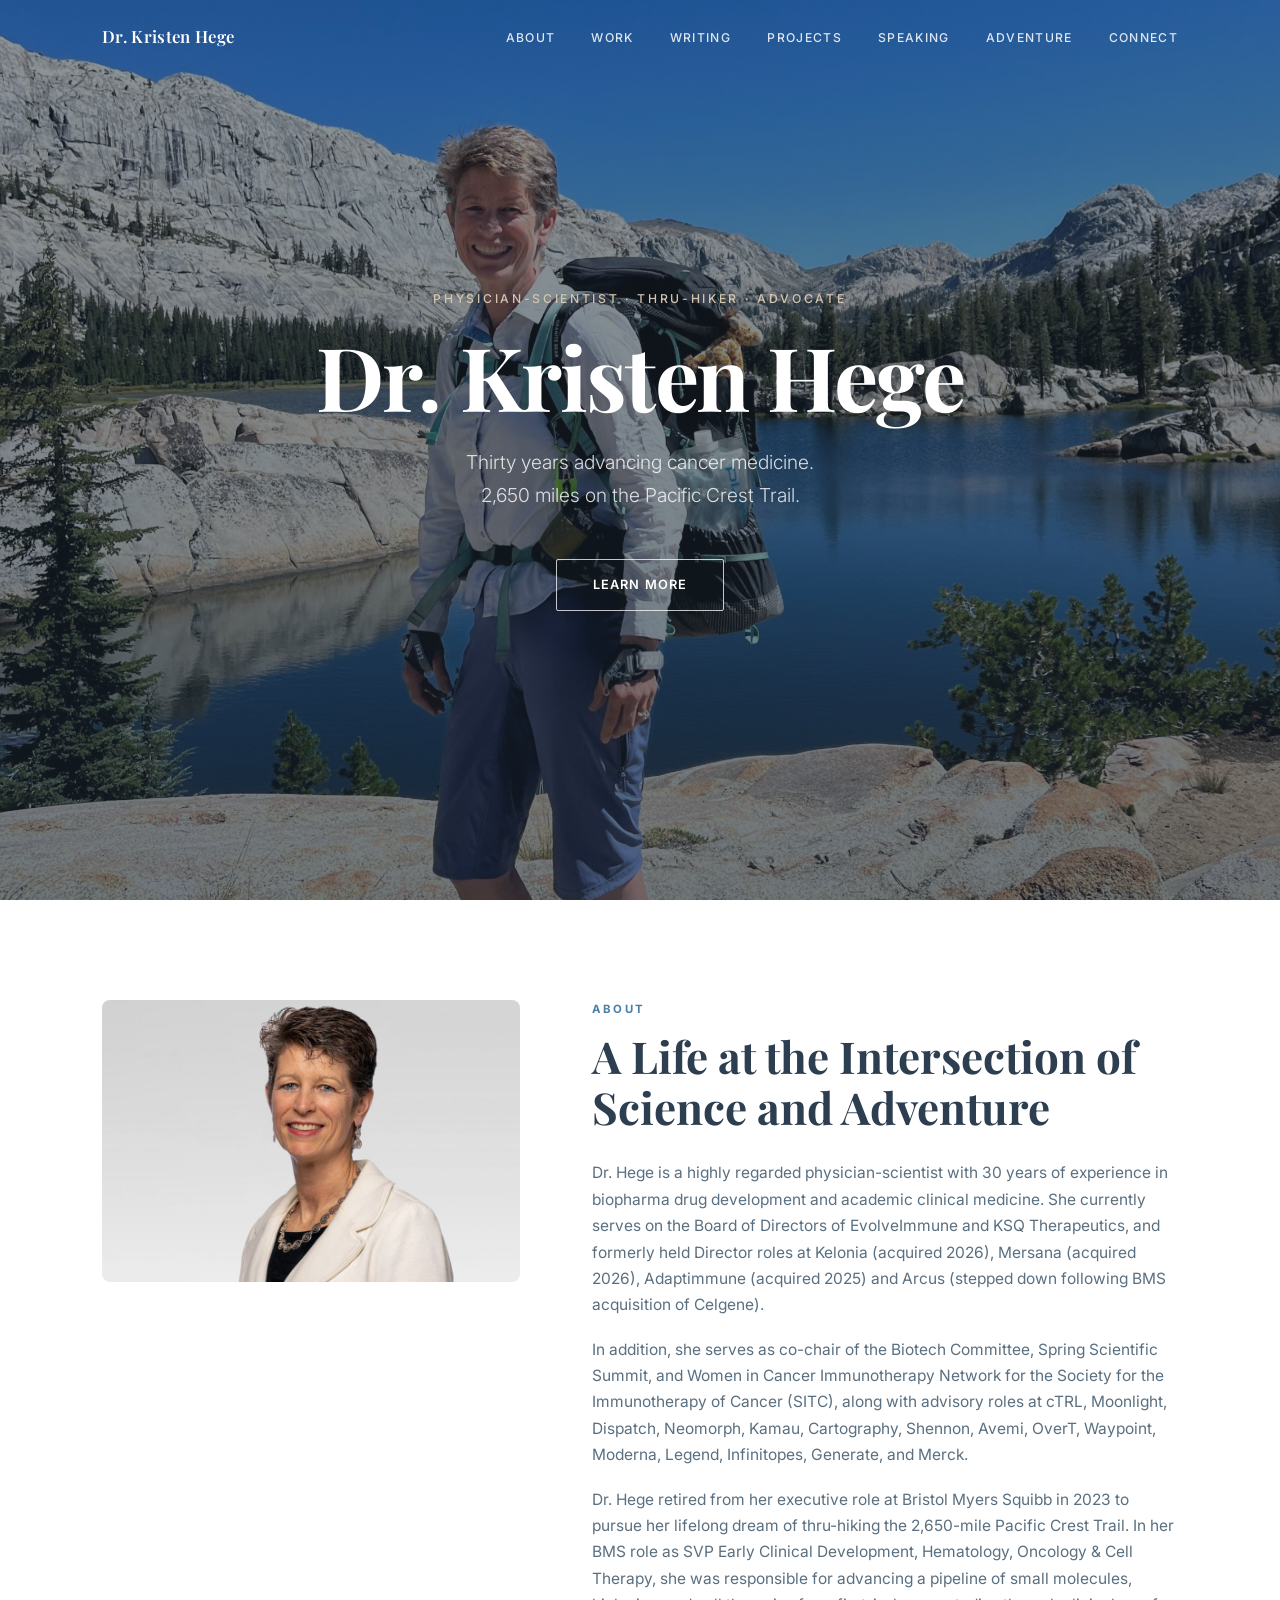
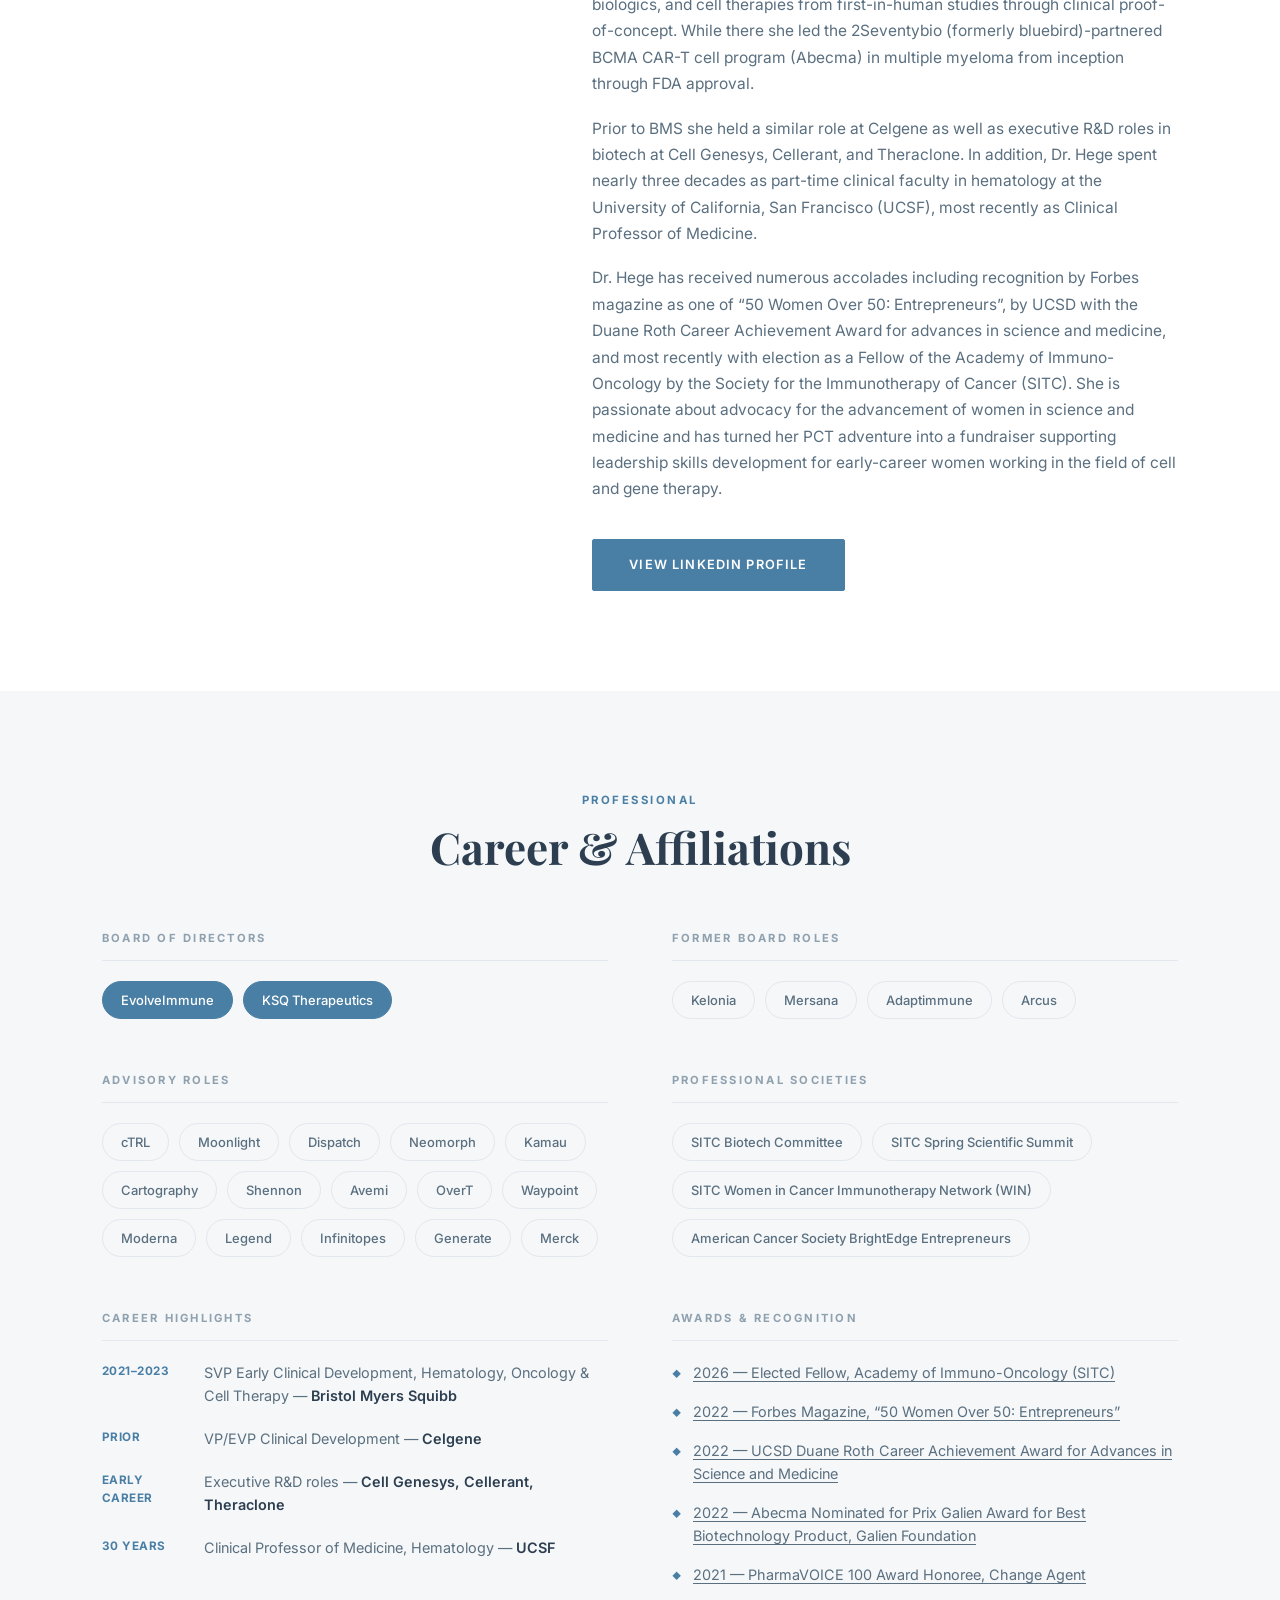
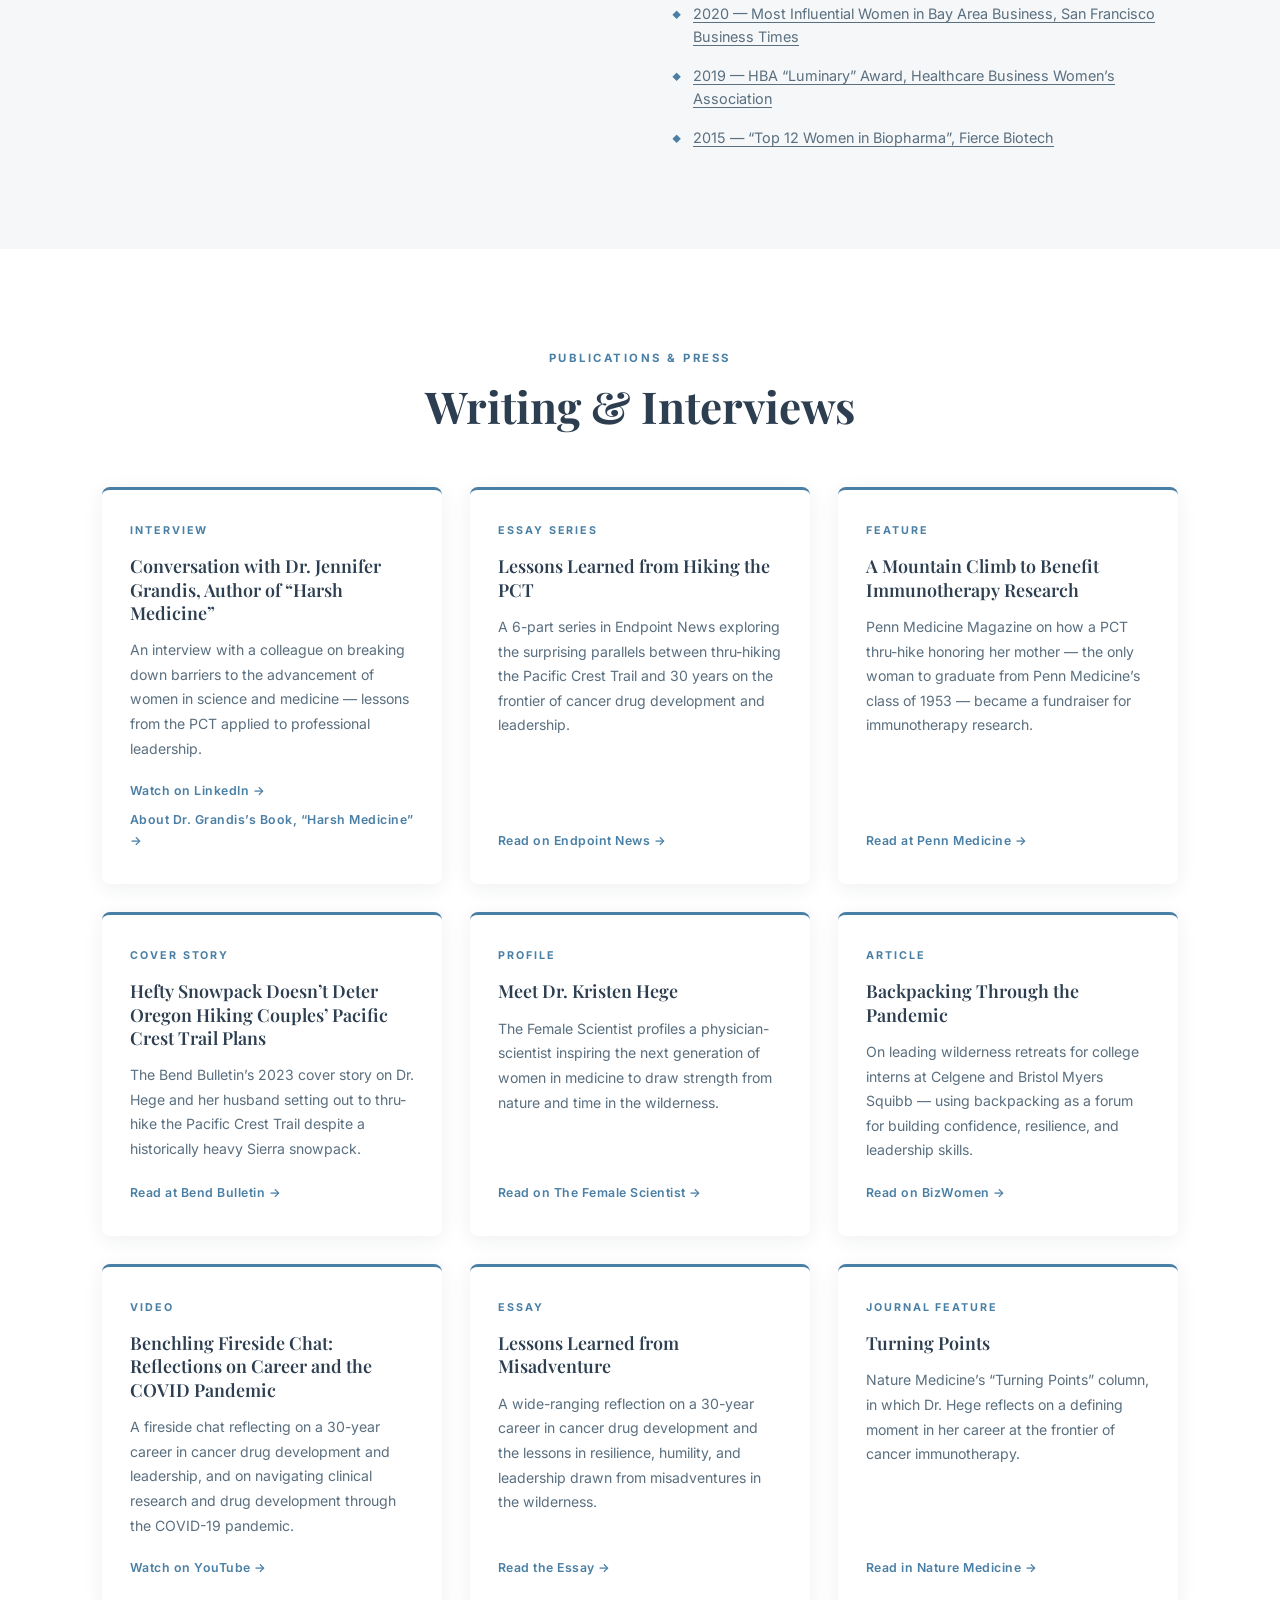
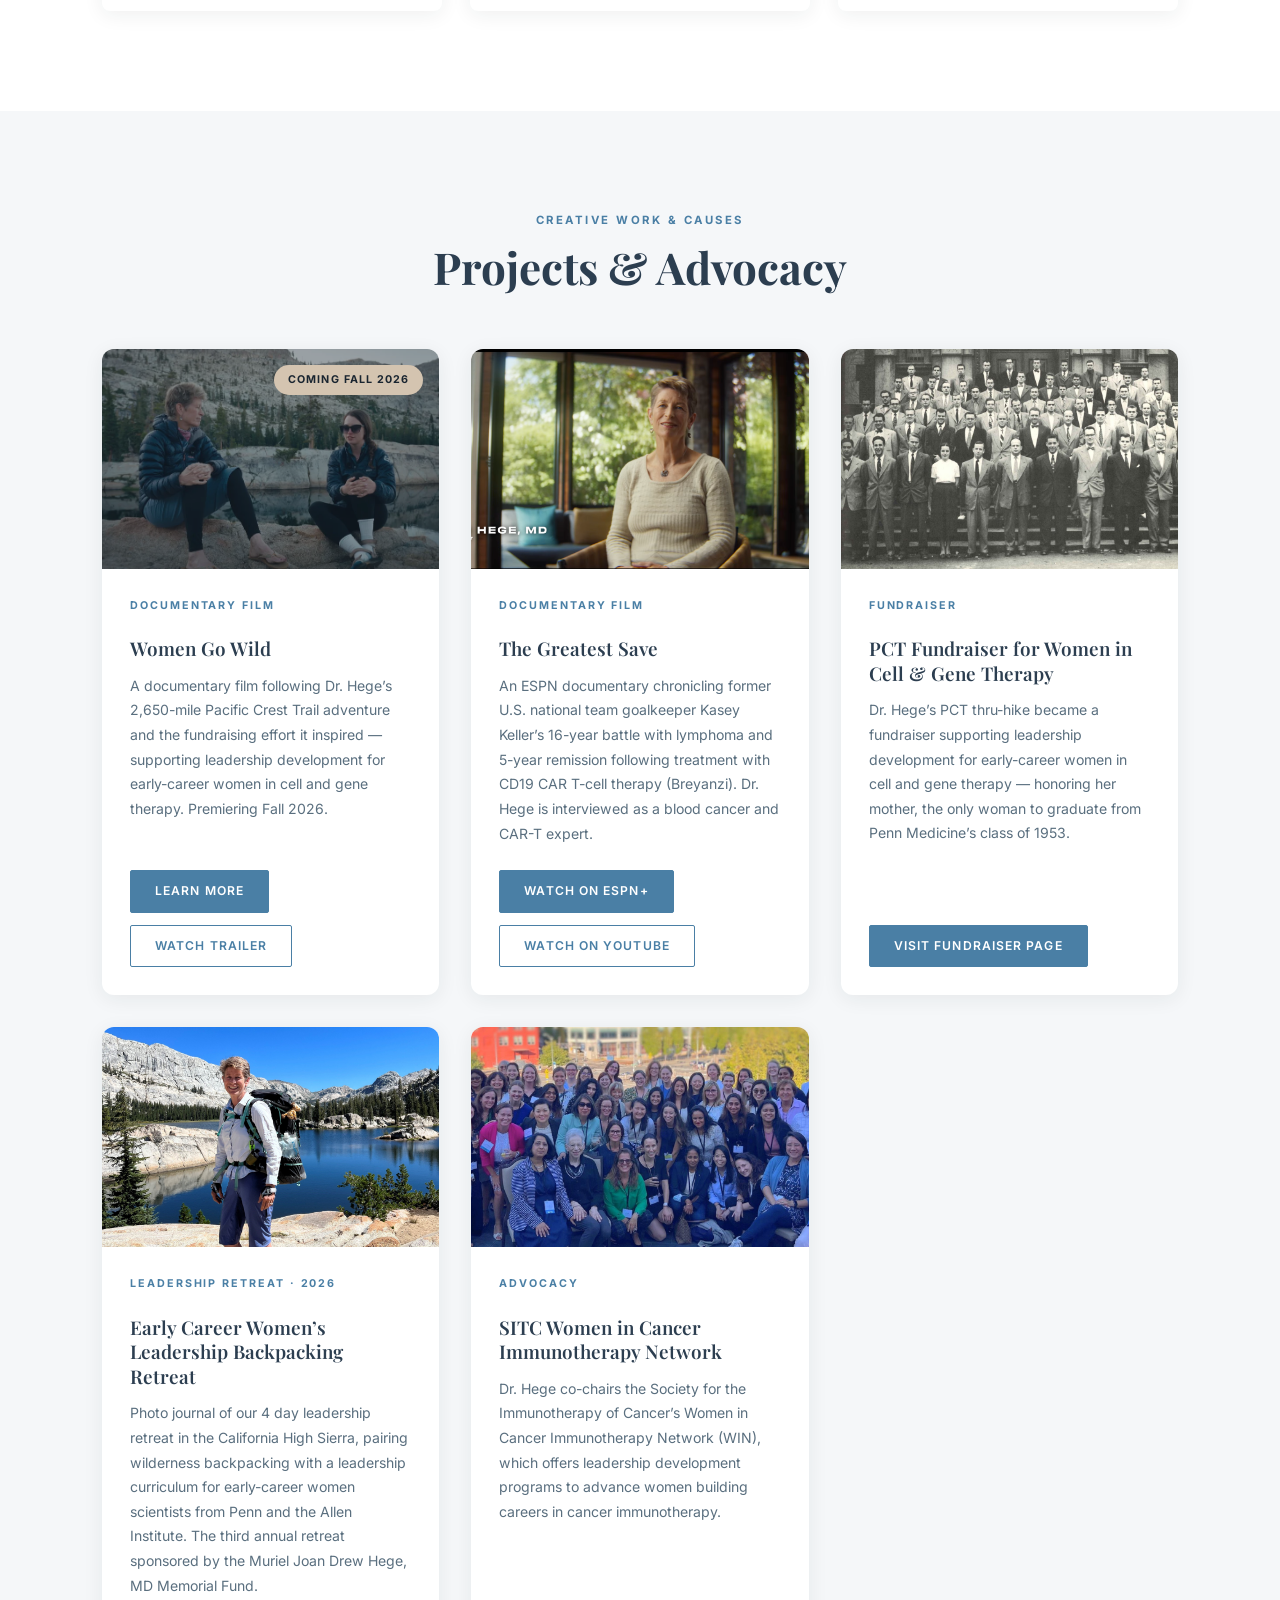
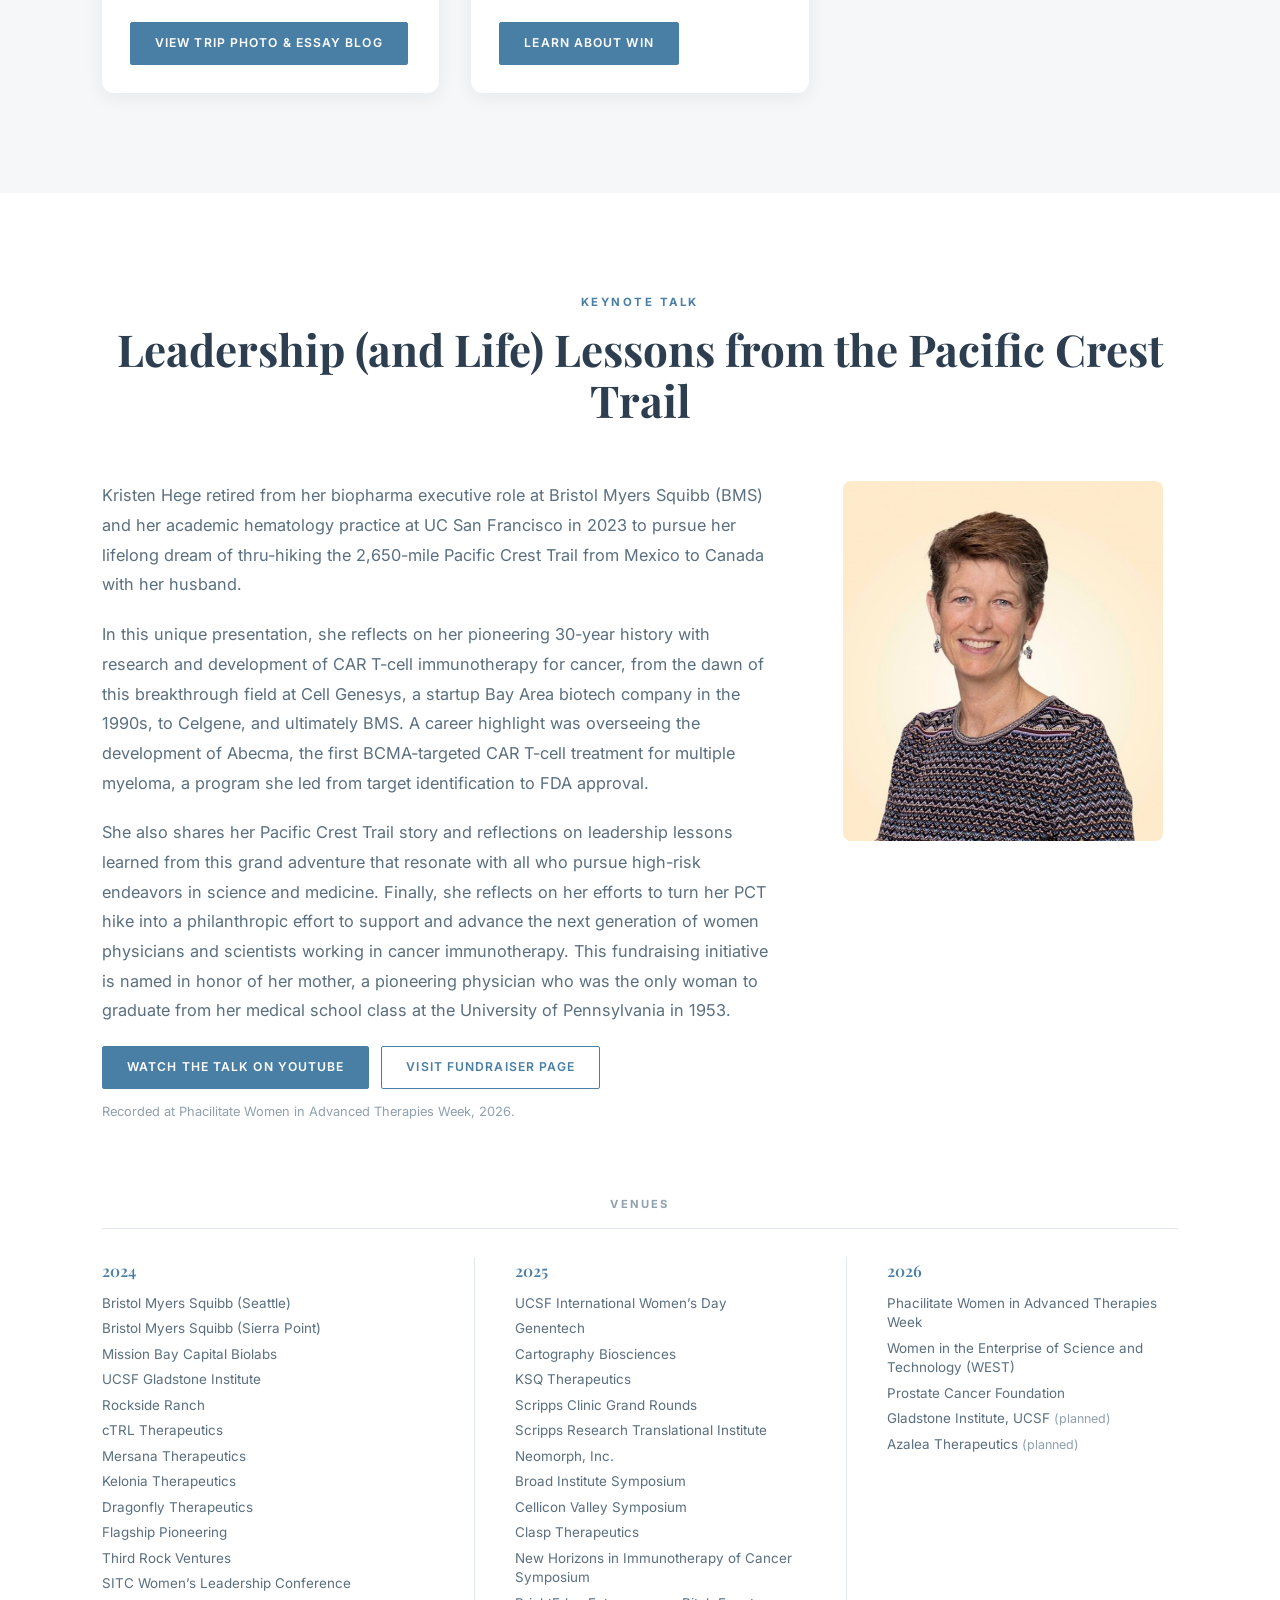
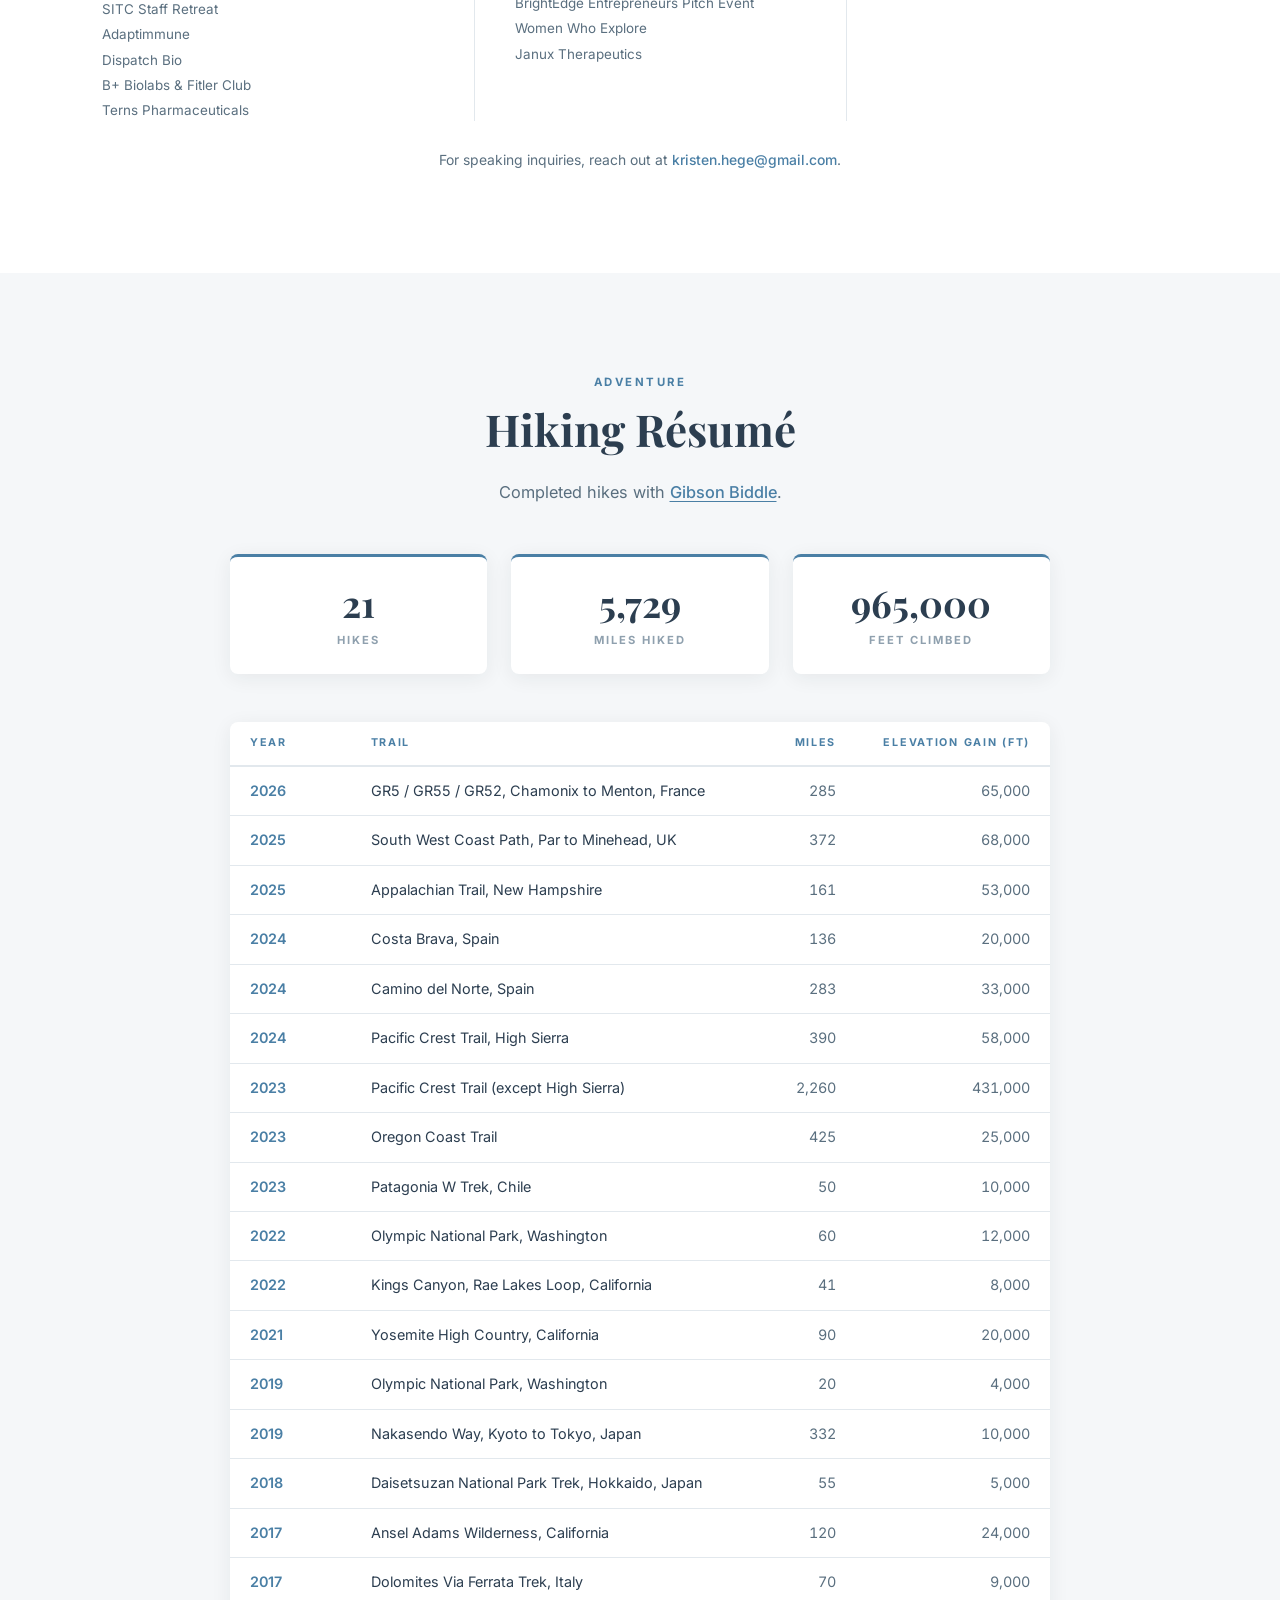
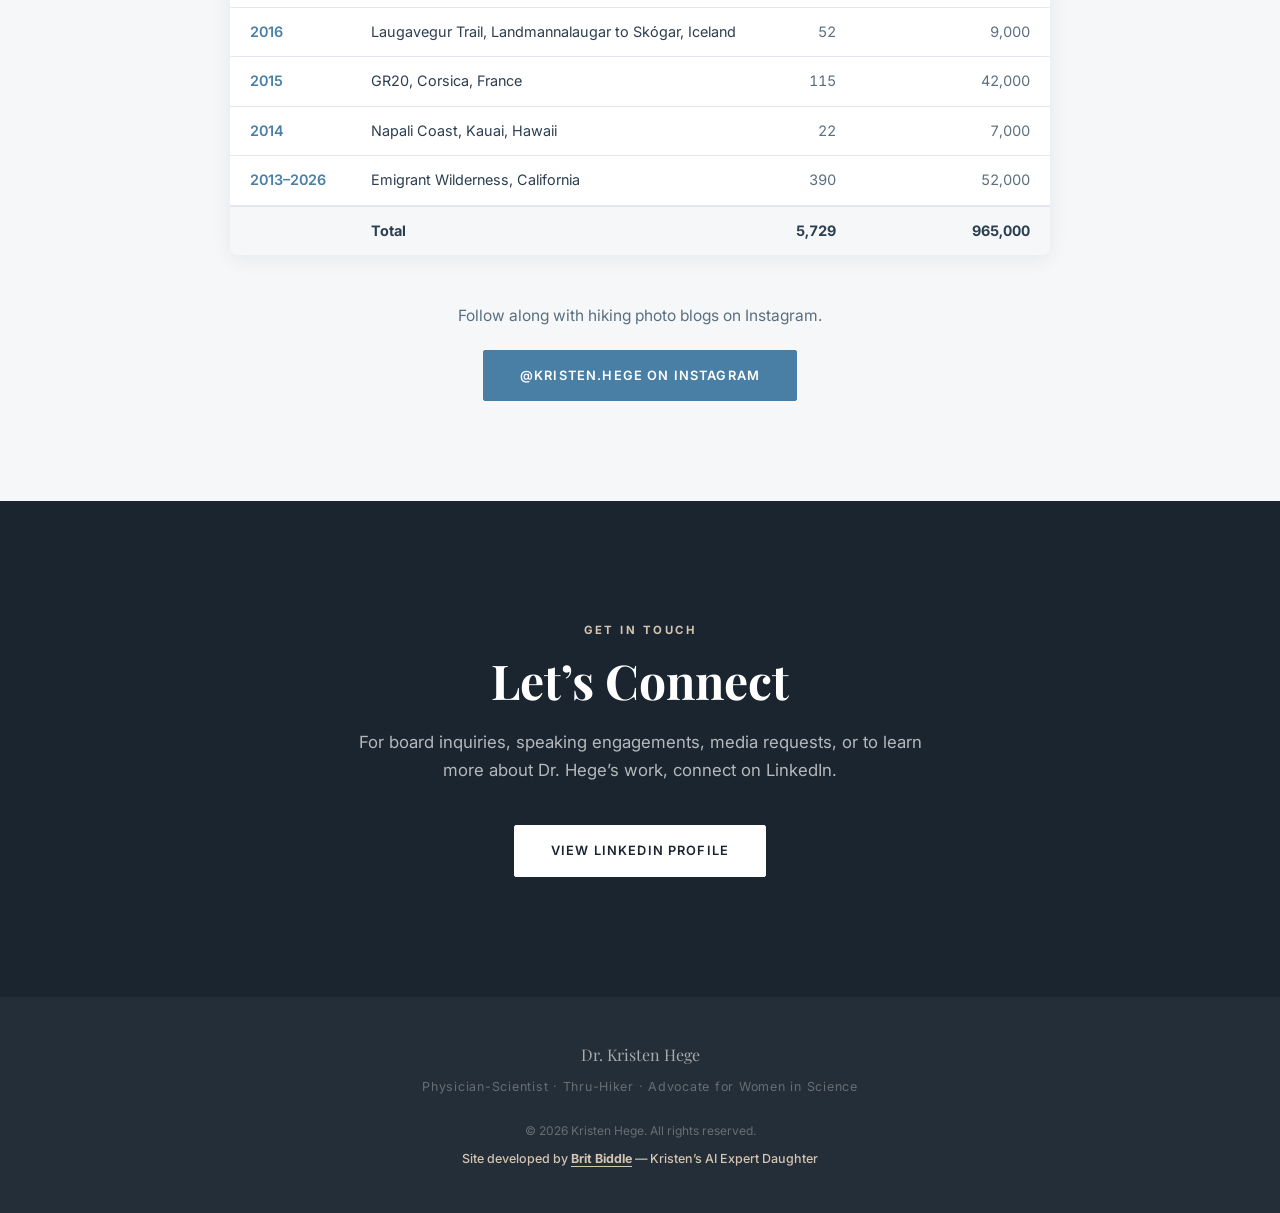
==== index.html @ 2cf92d57 "Add YouTube recording link to Keynote Talk section Co-Authored-By: Claude Opus 5.5 <noreply@anthropi" ====
<!DOCTYPE html>
<html lang="en">
<head>
  <meta charset="UTF-8">
  <meta name="viewport" content="width=device-width, initial-scale=1.0">
  <title>Dr. Kristen Hege, MD — Physician-Scientist, Biotech Board Director &amp; Thru-Hiker</title>
  <meta name="description" content="Dr. Kristen Hege, MD: physician-scientist and biotech board director with 30 years in cancer drug development, thru-hiker, and advocate for women in science.">
  <link rel="canonical" href="https://kristenhegemd.com/">
  <meta property="og:type" content="profile">
  <meta property="og:url" content="https://kristenhegemd.com/">
  <meta property="og:site_name" content="Dr. Kristen Hege">
  <meta property="og:title" content="Dr. Kristen Hege, MD">
  <meta property="og:description" content="Physician-scientist, biotech board director, Pacific Crest Trail thru-hiker, and advocate for women in science and medicine.">
  <meta property="og:image" content="https://kristenhegemd.com/images/kristen-hege-hero-1-920x620.jpg">
  <meta property="og:image:width" content="920">
  <meta property="og:image:height" content="620">
  <meta property="og:image:alt" content="Dr. Kristen Hege">
  <meta property="profile:first_name" content="Kristen">
  <meta property="profile:last_name" content="Hege">
  <meta name="twitter:card" content="summary_large_image">
  <meta name="twitter:title" content="Dr. Kristen Hege, MD">
  <meta name="twitter:description" content="Physician-scientist, biotech board director, Pacific Crest Trail thru-hiker, and advocate for women in science and medicine.">
  <meta name="twitter:image" content="https://kristenhegemd.com/images/kristen-hege-hero-1-920x620.jpg">
  <script type="application/ld+json">
  {
    "@context": "https://schema.org",
    "@type": "Person",
    "@id": "https://kristenhegemd.com/#person",
    "name": "Kristen Hege",
    "honorificPrefix": "Dr.",
    "honorificSuffix": "MD",
    "url": "https://kristenhegemd.com/",
    "image": "https://kristenhegemd.com/images/kristen-hege-hero-1-920x620.jpg",
    "jobTitle": "Physician-Scientist and Biotech Board Director",
    "description": "Physician-scientist with 30 years of experience in biopharma drug development and academic clinical medicine, former SVP Early Clinical Development at Bristol Myers Squibb, Pacific Crest Trail thru-hiker, and advocate for women in science and medicine.",
    "knowsAbout": ["Cancer immunotherapy", "CAR T-cell therapy", "Hematology", "Oncology drug development", "Clinical development", "Leadership", "Thru-hiking"],
    "memberOf": {
      "@type": "Organization",
      "name": "Society for Immunotherapy of Cancer",
      "url": "https://www.sitcancer.org/"
    },
    "award": [
      "Fellow, Academy of Immuno-Oncology, Society for Immunotherapy of Cancer (2026)",
      "Forbes 50 Women Over 50: Entrepreneurs (2022)",
      "UCSD Duane Roth Career Achievement Award (2022)",
      "HBA Luminary Award, Healthcare Businesswomen's Association (2019)"
    ],
    "sameAs": [
      "https://www.linkedin.com/in/kristen-hege-15aa203/",
      "https://www.instagram.com/kristen.hege/",
      "https://www.forbes.com/profile/kristen-hege/"
    ]
  }
  </script>
  <link rel="preconnect" href="https://fonts.googleapis.com">
  <link rel="preconnect" href="https://fonts.gstatic.com" crossorigin>
  <link href="https://fonts.googleapis.com/css2?family=Playfair+Display:ital,wght@0,400;0,600;0,700;1,400&family=Inter:wght@300;400;500;600&display=swap" rel="stylesheet">
  <link rel="stylesheet" href="style.css">
</head>
<body>

  <!-- NAV -->
  <nav class="nav" id="nav">
    <div class="nav-inner">
      <a href="#hero" class="nav-brand">Dr. Kristen Hege</a>
      <button class="nav-toggle" id="navToggle" aria-label="Toggle navigation">
        <span class="hamburger-line"></span>
        <span class="hamburger-line"></span>
        <span class="hamburger-line"></span>
      </button>
      <ul class="nav-links" id="navLinks">
        <li><a href="#about">About</a></li>
        <li><a href="#career">Work</a></li>
        <li><a href="#writing">Writing</a></li>
        <li><a href="#projects">Projects</a></li>
        <li><a href="#speaking">Speaking</a></li>
        <li><a href="#adventure">Adventure</a></li>
        <li><a href="#connect">Connect</a></li>
      </ul>
    </div>
  </nav>

  <!-- HERO -->
  <section class="hero" id="hero">
    <div class="hero-content">
      <p class="hero-eyebrow">Physician-Scientist &middot; Thru-Hiker &middot; Advocate</p>
      <h1 class="hero-name">Dr. Kristen Hege</h1>
      <p class="hero-tagline">Thirty years advancing cancer medicine.<br>2,650 miles on the Pacific Crest Trail.</p>
      <a href="#about" class="btn btn-outline">Learn More</a>
    </div>
  </section>

  <!-- ABOUT -->
  <section class="section" id="about">
    <div class="container">
      <div class="about-grid">
        <div class="about-photo-wrap">
          <img class="about-photo" src="images/kristen-hege-hero-1-920x620.jpg" alt="Dr. Kristen Hege">
        </div>
        <div class="about-body">
          <p class="section-label">About</p>
          <h2 class="section-title">A Life at the Intersection of Science and Adventure</h2>
          <div class="about-text">
            <p>Dr. Hege is a highly regarded physician-scientist with 30 years of experience in biopharma drug development and academic clinical medicine. She currently serves on the Board of Directors of EvolveImmune and KSQ Therapeutics, and formerly held Director roles at Kelonia (acquired 2026), Mersana (acquired 2026), Adaptimmune (acquired 2025) and Arcus (stepped down following BMS acquisition of Celgene).</p>
            <p>In addition, she serves as co-chair of the Biotech Committee, Spring Scientific Summit, and Women in Cancer Immunotherapy Network for the Society for the Immunotherapy of Cancer (SITC), along with advisory roles at cTRL, Moonlight, Dispatch, Neomorph, Kamau, Cartography, Shennon, Avemi, OverT, Waypoint, Moderna, Legend, Infinitopes, Generate, and Merck.</p>
            <p>Dr. Hege retired from her executive role at Bristol Myers Squibb in 2023 to pursue her lifelong dream of thru-hiking the 2,650-mile Pacific Crest Trail. In her BMS role as SVP Early Clinical Development, Hematology, Oncology &amp; Cell Therapy, she was responsible for advancing a pipeline of small molecules, biologics, and cell therapies from first-in-human studies through clinical proof-of-concept. While there she led the 2Seventybio (formerly bluebird)-partnered BCMA CAR-T cell program (Abecma) in multiple myeloma from inception through FDA approval.</p>
            <p>Prior to BMS she held a similar role at Celgene as well as executive R&amp;D roles in biotech at Cell Genesys, Cellerant, and Theraclone. In addition, Dr. Hege spent nearly three decades as part-time clinical faculty in hematology at the University of California, San Francisco (UCSF), most recently as Clinical Professor of Medicine.</p>
            <p>Dr. Hege has received numerous accolades including recognition by Forbes magazine as one of &#8220;50 Women Over 50: Entrepreneurs&#8221;, by UCSD with the Duane Roth Career Achievement Award for advances in science and medicine, and most recently with election as a Fellow of the Academy of Immuno-Oncology by the Society for the Immunotherapy of Cancer (SITC). She is passionate about advocacy for the advancement of women in science and medicine and has turned her PCT adventure into a fundraiser supporting leadership skills development for early-career women working in the field of cell and gene therapy.</p>
          </div>
          <a href="https://www.linkedin.com/in/kristen-hege-15aa203/" target="_blank" rel="noopener" class="btn btn-primary">View LinkedIn Profile</a>
        </div>
      </div>
    </div>
  </section>

  <!-- CAREER -->
  <section class="section section-alt" id="career">
    <div class="container">
      <p class="section-label section-label-center">Professional</p>
      <h2 class="section-title section-title-center">Career &amp; Affiliations</h2>
      <div class="career-grid">

        <div class="career-block">
          <h3 class="career-block-title">Board of Directors</h3>
          <div class="pill-group">
            <a class="pill pill-accent" href="https://evolveimmune.com/" target="_blank" rel="noopener">EvolveImmune</a>
            <a class="pill pill-accent" href="https://ksqtx.com/" target="_blank" rel="noopener">KSQ Therapeutics</a>
          </div>
        </div>

        <div class="career-block">
          <h3 class="career-block-title">Former Board Roles</h3>
          <div class="pill-group">
            <a class="pill" href="https://keloniatx.com/" target="_blank" rel="noopener">Kelonia</a>
            <a class="pill" href="https://www.linkedin.com/company/mersana-therapeutics/" target="_blank" rel="noopener">Mersana</a>
            <a class="pill" href="https://www.adaptimmune.com/" target="_blank" rel="noopener">Adaptimmune</a>
            <a class="pill" href="https://arcusbio.com/" target="_blank" rel="noopener">Arcus</a>
          </div>
        </div>

        <div class="career-block">
          <h3 class="career-block-title">Advisory Roles</h3>
          <div class="pill-group">
            <a class="pill" href="https://www.ctrl-tx.com/" target="_blank" rel="noopener">cTRL</a>
            <a class="pill" href="https://moonlightbio.us/" target="_blank" rel="noopener">Moonlight</a>
            <a class="pill" href="https://dispatchbio.com/" target="_blank" rel="noopener">Dispatch</a>
            <a class="pill" href="https://www.neomorph.com/" target="_blank" rel="noopener">Neomorph</a>
            <a class="pill" href="https://kamautx.com/" target="_blank" rel="noopener">Kamau</a>
            <a class="pill" href="https://cartography.bio/" target="_blank" rel="noopener">Cartography</a>
            <a class="pill" href="https://www.shennonbio.com/" target="_blank" rel="noopener">Shennon</a>
            <a class="pill" href="https://www.avemibio.com/" target="_blank" rel="noopener">Avemi</a>
            <a class="pill" href="https://www.overt.bio/" target="_blank" rel="noopener">OverT</a>
            <a class="pill" href="https://www.waypointbio.com/" target="_blank" rel="noopener">Waypoint</a>
            <a class="pill" href="https://www.moderna.com/" target="_blank" rel="noopener">Moderna</a>
            <a class="pill" href="https://legendbiotech.com/" target="_blank" rel="noopener">Legend</a>
            <a class="pill" href="https://www.infinitopes.com/" target="_blank" rel="noopener">Infinitopes</a>
            <a class="pill" href="https://generatebiomedicines.com/" target="_blank" rel="noopener">Generate</a>
            <a class="pill" href="https://www.merck.com/" target="_blank" rel="noopener">Merck</a>
          </div>
        </div>

        <div class="career-block">
          <h3 class="career-block-title">Professional Societies</h3>
          <div class="pill-group">
            <a class="pill" href="https://www.sitcancer.org/get-involved/communities/community-home?CommunityKey=d3c43c62-4eb6-4321-99e5-018d6604151e" target="_blank" rel="noopener">SITC Biotech Committee</a>
            <a class="pill" href="https://www.sitcancer.org/edu/2027-spring-scientific" target="_blank" rel="noopener">SITC Spring Scientific Summit</a>
            <a class="pill" href="https://www.sitcancer.org/career-development/win" target="_blank" rel="noopener">SITC Women in Cancer Immunotherapy Network (WIN)</a>
            <a class="pill" href="https://acsbrightedge.org/our-impact/" target="_blank" rel="noopener">American Cancer Society BrightEdge Entrepreneurs</a>
          </div>
        </div>

        <div class="career-block">
          <h3 class="career-block-title">Career Highlights</h3>
          <ul class="career-timeline">
            <li>
              <span class="timeline-year">2021–2023</span>
              <span class="timeline-role">SVP Early Clinical Development, Hematology, Oncology &amp; Cell Therapy &mdash; <strong>Bristol Myers Squibb</strong></span>
            </li>
            <li>
              <span class="timeline-year">Prior</span>
              <span class="timeline-role">VP/EVP Clinical Development &mdash; <strong>Celgene</strong></span>
            </li>
            <li>
              <span class="timeline-year">Early career</span>
              <span class="timeline-role">Executive R&amp;D roles &mdash; <strong>Cell Genesys, Cellerant, Theraclone</strong></span>
            </li>
            <li>
              <span class="timeline-year">30 years</span>
              <span class="timeline-role">Clinical Professor of Medicine, Hematology &mdash; <strong>UCSF</strong></span>
            </li>
          </ul>
        </div>

        <div class="career-block">
          <h3 class="career-block-title">Awards &amp; Recognition</h3>
          <ul class="awards-list">
            <li class="award-item">
              <span class="award-icon">&#9670;</span>
              <a class="award-link" href="https://www.prnewswire.com/news-releases/sitc-announces-2026-class-of-fellows-to-the-academy-of-immuno-oncology-302852945.html" target="_blank" rel="noopener">2026 &mdash; Elected Fellow, Academy of Immuno-Oncology (SITC)</a>
            </li>
            <li class="award-item">
              <span class="award-icon">&#9670;</span>
              <a class="award-link" href="https://www.forbes.com/profile/kristen-hege/" target="_blank" rel="noopener">2022 &mdash; Forbes Magazine, &#8220;50 Women Over 50: Entrepreneurs&#8221;</a>
            </li>
            <li class="award-item">
              <span class="award-icon">&#9670;</span>
              <a class="award-link" href="https://duanerothachievementaward.com/2022-recipient-1" target="_blank" rel="noopener">2022 &mdash; UCSD Duane Roth Career Achievement Award for Advances in Science and Medicine</a>
            </li>
            <li class="award-item">
              <span class="award-icon">&#9670;</span>
              <a class="award-link" href="https://www.galienfoundation.org/week-of-innovation-2022-speakers-biotech" target="_blank" rel="noopener">2022 &mdash; Abecma Nominated for Prix Galien Award for Best Biotechnology Product, Galien Foundation</a>
            </li>
            <li class="award-item">
              <span class="award-icon">&#9670;</span>
              <a class="award-link" href="https://www.pharmavoice.com/news/2021-07-pharmavoice100-change-agents/615809/" target="_blank" rel="noopener">2021 &mdash; PharmaVOICE 100 Award Honoree, Change Agent</a>
            </li>
            <li class="award-item">
              <span class="award-icon">&#9670;</span>
              <a class="award-link" href="https://www.bizjournals.com/sanfrancisco/news/2020/05/18/most-influential-women-bay-area-2020.html" target="_blank" rel="noopener">2020 &mdash; Most Influential Women in Bay Area Business, San Francisco Business Times</a>
            </li>
            <li class="award-item">
              <span class="award-icon">&#9670;</span>
              <a class="award-link" href="https://hbanet.org/our-impact/hba-awards/hba-luminaries/previous-hba-luminaries/2019-hba-luminaries" target="_blank" rel="noopener">2019 &mdash; HBA &#8220;Luminary&#8221; Award, Healthcare Business Women&rsquo;s Association</a>
            </li>
            <li class="award-item">
              <span class="award-icon">&#9670;</span>
              <a class="award-link" href="https://www.fiercebiotech.com/special-report/top-women-biopharma-2015" target="_blank" rel="noopener">2015 &mdash; &#8220;Top 12 Women in Biopharma&#8221;, Fierce Biotech</a>
            </li>
          </ul>
        </div>

      </div>
    </div>
  </section>

  <!-- WRITING & PUBLICATIONS -->
  <section class="section" id="writing">
    <div class="container">
      <p class="section-label section-label-center">Publications &amp; Press</p>
      <h2 class="section-title section-title-center">Writing &amp; Interviews</h2>
      <div class="card-grid">

        <div class="card">
          <span class="card-label">Interview</span>
          <h3 class="card-title">Conversation with Dr. Jennifer Grandis, Author of &#8220;Harsh Medicine&#8221;</h3>
          <p class="card-text">An interview with a colleague on breaking down barriers to the advancement of women in science and medicine &mdash; lessons from the PCT applied to professional leadership.</p>
          <div class="card-link-group">
            <a class="card-link" href="https://www.linkedin.com/posts/jennifer-grandis-md_leadership-lessons-from-the-trail-with-dr-activity-7401666767456296961-ftf6/" target="_blank" rel="noopener">Watch on LinkedIn &rarr;</a>
            <a class="card-link" href="https://jennifergrandis.com/" target="_blank" rel="noopener">About Dr. Grandis&rsquo;s Book, &#8220;Harsh Medicine&#8221; &rarr;</a>
          </div>
        </div>

        <a class="card" href="https://endpoints.news/kristen-hege-reaches-the-end-of-one-trail-and-the-beginning-of-the-next/" target="_blank" rel="noopener">
          <span class="card-label">Essay Series</span>
          <h3 class="card-title">Lessons Learned from Hiking the PCT</h3>
          <p class="card-text">A 6-part series in Endpoint News exploring the surprising parallels between thru-hiking the Pacific Crest Trail and 30 years on the frontier of cancer drug development and leadership.</p>
          <span class="card-link">Read on Endpoint News &rarr;</span>
        </a>

        <a class="card" href="https://www.pennmedicine.org/news/a-mountain-climb-to-benefit-immunotherapy-research-at-penn" target="_blank" rel="noopener">
          <span class="card-label">Feature</span>
          <h3 class="card-title">A Mountain Climb to Benefit Immunotherapy Research</h3>
          <p class="card-text">Penn Medicine Magazine on how a PCT thru-hike honoring her mother &mdash; the only woman to graduate from Penn Medicine&rsquo;s class of 1953 &mdash; became a fundraiser for immunotherapy research.</p>
          <span class="card-link">Read at Penn Medicine &rarr;</span>
        </a>

        <a class="card" href="https://bendbulletin.com/2023/06/23/hefty-snowpack-doesnt-deter-bend-hiking-couples-pacific-crest-trail-plans/" target="_blank" rel="noopener">
          <span class="card-label">Cover Story</span>
          <h3 class="card-title">Hefty Snowpack Doesn&rsquo;t Deter Oregon Hiking Couples&rsquo; Pacific Crest Trail Plans</h3>
          <p class="card-text">The Bend Bulletin&rsquo;s 2023 cover story on Dr. Hege and her husband setting out to thru-hike the Pacific Crest Trail despite a historically heavy Sierra snowpack.</p>
          <span class="card-link">Read at Bend Bulletin &rarr;</span>
        </a>

        <a class="card" href="https://thefemalescientist.com/portrait/kristen-hege-1/3091/meet-dr-kristen-hege-who-is-inspiring-the-next-generation-of-female-physicians-and-scientists-to-gain-strength-from-nature/" target="_blank" rel="noopener">
          <span class="card-label">Profile</span>
          <h3 class="card-title">Meet Dr. Kristen Hege</h3>
          <p class="card-text">The Female Scientist profiles a physician-scientist inspiring the next generation of women in medicine to draw strength from nature and time in the wilderness.</p>
          <span class="card-link">Read on The Female Scientist &rarr;</span>
        </a>

        <a class="card" href="https://www.bizjournals.com/bizwomen/news/latest-news/2022/11/in-her-own-words-dr-kristen-hege-backpacks-throu.html" target="_blank" rel="noopener">
          <span class="card-label">Article</span>
          <h3 class="card-title">Backpacking Through the Pandemic</h3>
          <p class="card-text">On leading wilderness retreats for college interns at Celgene and Bristol Myers Squibb &mdash; using backpacking as a forum for building confidence, resilience, and leadership skills.</p>
          <span class="card-link">Read on BizWomen &rarr;</span>
        </a>

        <a class="card" href="https://www.youtube.com/watch?v=N9LEs94zR0I" target="_blank" rel="noopener">
          <span class="card-label">Video</span>
          <h3 class="card-title">Benchling Fireside Chat: Reflections on Career and the COVID Pandemic</h3>
          <p class="card-text">A fireside chat reflecting on a 30-year career in cancer drug development and leadership, and on navigating clinical research and drug development through the COVID-19 pandemic.</p>
          <span class="card-link">Watch on YouTube &rarr;</span>
        </a>

        <a class="card" href="https://plengegen.com/blog/hege/" target="_blank" rel="noopener">
          <span class="card-label">Essay</span>
          <h3 class="card-title">Lessons Learned from Misadventure</h3>
          <p class="card-text">A wide-ranging reflection on a 30-year career in cancer drug development and the lessons in resilience, humility, and leadership drawn from misadventures in the wilderness.</p>
          <span class="card-link">Read the Essay &rarr;</span>
        </a>

        <a class="card" href="https://www.nature.com/articles/s41591-019-0538-8" target="_blank" rel="noopener">
          <span class="card-label">Journal Feature</span>
          <h3 class="card-title">Turning Points</h3>
          <p class="card-text">Nature Medicine&rsquo;s &#8220;Turning Points&#8221; column, in which Dr. Hege reflects on a defining moment in her career at the frontier of cancer immunotherapy.</p>
          <span class="card-link">Read in Nature Medicine &rarr;</span>
        </a>

      </div>
    </div>
  </section>

  <!-- PROJECTS -->
  <section class="section section-alt" id="projects">
    <div class="container">
      <p class="section-label section-label-center">Creative Work &amp; Causes</p>
      <h2 class="section-title section-title-center">Projects &amp; Advocacy</h2>
      <div class="projects-grid">

        <div class="project-card">
          <div class="project-card-image">
            <img src="images/women_go_wild_frame.webp" alt="Women Go Wild — PCT Documentary">
            <div class="project-card-overlay">
              <span class="coming-soon-badge">Coming Fall 2026</span>
            </div>
          </div>
          <div class="project-card-body">
            <span class="card-label">Documentary Film</span>
            <h3 class="project-card-title">Women Go Wild</h3>
            <p class="card-text">A documentary film following Dr. Hege&rsquo;s 2,650-mile Pacific Crest Trail adventure and the fundraising effort it inspired &mdash; supporting leadership development for early-career women in cell and gene therapy. Premiering Fall 2026.</p>
            <div class="project-card-links">
              <a href="https://www.tell-us.media/women-go-wild" target="_blank" rel="noopener" class="btn btn-primary btn-sm">Learn More</a>
              <a href="https://next.frame.io/share/aa5fe528-2deb-4e48-80b2-826d4b3507d5/view/d5bc57fa-9f46-455d-b152-ce2af136ceb9" target="_blank" rel="noopener" class="btn btn-secondary btn-sm">Watch Trailer</a>
            </div>
          </div>
        </div>

        <div class="project-card">
          <div class="project-card-image">
            <img src="images/espn-the-greatest-save.png" alt="Dr. Kristen Hege in The Greatest Save — ESPN Documentary">
          </div>
          <div class="project-card-body">
            <span class="card-label">Documentary Film</span>
            <h3 class="project-card-title">The Greatest Save</h3>
            <p class="card-text">An ESPN documentary chronicling former U.S. national team goalkeeper Kasey Keller&rsquo;s 16-year battle with lymphoma and 5-year remission following treatment with CD19 CAR T-cell therapy (Breyanzi). Dr. Hege is interviewed as a blood cancer and CAR-T expert.</p>
            <div class="project-card-links">
              <a href="https://www.espn.com/watch/player/_/id/5ef61beb-ba1d-4e3b-963a-6401c2724ee0" target="_blank" rel="noopener" class="btn btn-primary btn-sm">Watch on ESPN+</a>
              <a href="https://youtu.be/V-3oQ7yhd6Y" target="_blank" rel="noopener" class="btn btn-secondary btn-sm">Watch on YouTube</a>
            </div>
          </div>
        </div>

        <div class="project-card">
          <div class="project-card-image">
            <img src="images/penn-med-class-of-1953.jpg" alt="Penn Medicine Class of 1953, with Dr. Muriel Joan Drew Hege, the only woman in the class, in the front row" style="object-position: 30% center;">
          </div>
          <div class="project-card-body">
            <span class="card-label">Fundraiser</span>
            <h3 class="project-card-title">PCT Fundraiser for Women in Cell &amp; Gene Therapy</h3>
            <p class="card-text">Dr. Hege&rsquo;s PCT thru-hike became a fundraiser supporting leadership development for early-career women in cell and gene therapy &mdash; honoring her mother, the only woman to graduate from Penn Medicine&rsquo;s class of 1953.</p>
            <a href="https://socialfundraising.apps.upenn.edu/socialFundraising/jsp/fast.do?fastStart=customTemplate&id=122889177" target="_blank" rel="noopener" class="btn btn-primary btn-sm">Visit Fundraiser Page</a>
          </div>
        </div>

        <div class="project-card">
          <div class="project-card-image">
            <img src="images/Kristen-Hege-2.jpg" alt="2026 Early Career Women's Leadership Backpacking Retreat">
          </div>
          <div class="project-card-body">
            <span class="card-label">Leadership Retreat &middot; 2026</span>
            <h3 class="project-card-title">Early Career Women&rsquo;s Leadership Backpacking Retreat</h3>
            <p class="card-text">Photo journal of our 4 day leadership retreat in the California High Sierra, pairing wilderness backpacking with a leadership curriculum for early-career women scientists from Penn and the Allen Institute. The third annual retreat sponsored by the Muriel Joan Drew Hege, MD Memorial Fund.</p>
            <a href="https://photos.app.goo.gl/MKWazqzgdrQnAPXQ6" target="_blank" rel="noopener" class="btn btn-primary btn-sm">View Trip Photo &amp; Essay Blog</a>
          </div>
        </div>

        <div class="project-card">
          <div class="project-card-image">
            <img src="images/sitc-win-group.jpg" alt="Members of the SITC Women in Cancer Immunotherapy Network">
          </div>
          <div class="project-card-body">
            <span class="card-label">Advocacy</span>
            <h3 class="project-card-title">SITC Women in Cancer Immunotherapy Network</h3>
            <p class="card-text">Dr. Hege co-chairs the Society for the Immunotherapy of Cancer&rsquo;s Women in Cancer Immunotherapy Network (WIN), which offers leadership development programs to advance women building careers in cancer immunotherapy.</p>
            <a href="https://www.sitcancer.org/career-development/win" target="_blank" rel="noopener" class="btn btn-primary btn-sm">Learn About WIN</a>
          </div>
        </div>

      </div>
    </div>
  </section>

  <!-- SPEAKING -->
  <section class="section" id="speaking">
    <div class="container">
      <p class="section-label section-label-center">Keynote Talk</p>
      <h2 class="section-title section-title-center">Leadership (and Life) Lessons from the Pacific Crest Trail</h2>
      <div class="speaking-intro-full">
        <div class="speaking-intro-text">
          <p class="speaking-text">Kristen Hege retired from her biopharma executive role at Bristol Myers Squibb (BMS) and her academic hematology practice at UC San Francisco in 2023 to pursue her lifelong dream of thru-hiking the 2,650-mile Pacific Crest Trail from Mexico to Canada with her husband.</p>
          <p class="speaking-text">In this unique presentation, she reflects on her pioneering 30-year history with research and development of CAR T-cell immunotherapy for cancer, from the dawn of this breakthrough field at Cell Genesys, a startup Bay Area biotech company in the 1990s, to Celgene, and ultimately BMS. A career highlight was overseeing the development of Abecma, the first BCMA-targeted CAR T-cell treatment for multiple myeloma, a program she led from target identification to FDA approval.</p>
          <p class="speaking-text">She also shares her Pacific Crest Trail story and reflections on leadership lessons learned from this grand adventure that resonate with all who pursue high-risk endeavors in science and medicine. Finally, she reflects on her efforts to turn her PCT hike into a philanthropic effort to support and advance the next generation of women physicians and scientists working in cancer immunotherapy. This fundraising initiative is named in honor of her mother, a pioneering physician who was the only woman to graduate from her medical school class at the University of Pennsylvania in 1953.</p>
          <div class="speaking-links">
            <a href="https://www.youtube.com/watch?v=gUHgWSU2B3Y" target="_blank" rel="noopener" class="btn btn-primary btn-sm">Watch the Talk on YouTube</a>
            <a href="https://socialfundraising.apps.upenn.edu/socialFundraising/jsp/fast.do?fastStart=customTemplate&id=122889177" target="_blank" rel="noopener" class="btn btn-secondary btn-sm">Visit Fundraiser Page</a>
          </div>
          <p class="speaking-video-note">Recorded at Phacilitate Women in Advanced Therapies Week, 2026.</p>
        </div>
        <img class="speaking-photo" src="images/Kristen-Hege-v2.jpg" alt="Dr. Kristen Hege">
      </div>

      <div class="speaking-venues-full">
        <h3 class="speaking-venues-title">Venues</h3>
        <!-- UPDATE THIS LIST as new speaking engagements are confirmed -->

        <div class="venue-columns">
          <div class="venue-year-column">
            <h4 class="venue-year-heading">2024</h4>
            <ul class="venue-list-compact">
              <li>Bristol Myers Squibb (Seattle)</li>
              <li>Bristol Myers Squibb (Sierra Point)</li>
              <li>Mission Bay Capital Biolabs</li>
              <li>UCSF Gladstone Institute</li>
              <li>Rockside Ranch</li>
              <li>cTRL Therapeutics</li>
              <li>Mersana Therapeutics</li>
              <li>Kelonia Therapeutics</li>
              <li>Dragonfly Therapeutics</li>
              <li>Flagship Pioneering</li>
              <li>Third Rock Ventures</li>
              <li>SITC Women&rsquo;s Leadership Conference</li>
              <li>SITC Staff Retreat</li>
              <li>Adaptimmune</li>
              <li>Dispatch Bio</li>
              <li>B+ Biolabs &amp; Fitler Club</li>
              <li>Terns Pharmaceuticals</li>
            </ul>
          </div>

          <div class="venue-year-column">
            <h4 class="venue-year-heading">2025</h4>
            <ul class="venue-list-compact">
              <li>UCSF International Women&rsquo;s Day</li>
              <li>Genentech</li>
              <li>Cartography Biosciences</li>
              <li>KSQ Therapeutics</li>
              <li>Scripps Clinic Grand Rounds</li>
              <li>Scripps Research Translational Institute</li>
              <li>Neomorph, Inc.</li>
              <li>Broad Institute Symposium</li>
              <li>Cellicon Valley Symposium</li>
              <li>Clasp Therapeutics</li>
              <li>New Horizons in Immunotherapy of Cancer Symposium</li>
              <li>BrightEdge Entrepreneurs Pitch Event</li>
              <li>Women Who Explore</li>
              <li>Janux Therapeutics</li>
            </ul>
          </div>

          <div class="venue-year-column">
            <h4 class="venue-year-heading">2026</h4>
            <ul class="venue-list-compact">
              <li>Phacilitate Women in Advanced Therapies Week</li>
              <li>Women in the Enterprise of Science and Technology (WEST)</li>
              <li>Prostate Cancer Foundation</li>
              <li>Gladstone Institute, UCSF <em>(planned)</em></li>
              <li>Azalea Therapeutics <em>(planned)</em></li>
            </ul>
          </div>
        </div>

        <p class="venues-note">For speaking inquiries, reach out at <a href="mailto:kristen.hege@gmail.com">kristen.hege@gmail.com</a>.</p>
      </div>
    </div>
  </section>

  <!-- ADVENTURE -->
  <section class="section section-alt" id="adventure">
    <div class="container">
      <p class="section-label section-label-center">Adventure</p>
      <h2 class="section-title section-title-center">Hiking R&eacute;sum&eacute;</h2>
      <p class="adventure-intro">Completed hikes with <a href="https://www.gibsonbiddle.com/" target="_blank" rel="noopener">Gibson Biddle</a>.</p>

      <div class="hike-stats">
        <div class="hike-stat">
          <span class="hike-stat-value">21</span>
          <span class="hike-stat-label">Hikes</span>
        </div>
        <div class="hike-stat">
          <span class="hike-stat-value">5,729</span>
          <span class="hike-stat-label">Miles hiked</span>
        </div>
        <div class="hike-stat">
          <span class="hike-stat-value">965,000</span>
          <span class="hike-stat-label">Feet climbed</span>
        </div>
      </div>

      <!-- UPDATE THIS TABLE as new hikes are completed (and update the totals above) -->
      <div class="hike-table-wrap">
        <table class="hike-table">
          <thead>
            <tr>
              <th scope="col">Year</th>
              <th scope="col">Trail</th>
              <th scope="col" class="num">Miles</th>
              <th scope="col" class="num">Elevation Gain (ft)</th>
            </tr>
          </thead>
          <tbody>
            <tr><td>2026</td><td>GR5 / GR55 / GR52, Chamonix to Menton, France</td><td class="num">285</td><td class="num">65,000</td></tr>
            <tr><td>2025</td><td>South West Coast Path, Par to Minehead, UK</td><td class="num">372</td><td class="num">68,000</td></tr>
            <tr><td>2025</td><td>Appalachian Trail, New Hampshire</td><td class="num">161</td><td class="num">53,000</td></tr>
            <tr><td>2024</td><td>Costa Brava, Spain</td><td class="num">136</td><td class="num">20,000</td></tr>
            <tr><td>2024</td><td>Camino del Norte, Spain</td><td class="num">283</td><td class="num">33,000</td></tr>
            <tr><td>2024</td><td>Pacific Crest Trail, High Sierra</td><td class="num">390</td><td class="num">58,000</td></tr>
            <tr><td>2023</td><td>Pacific Crest Trail (except High Sierra)</td><td class="num">2,260</td><td class="num">431,000</td></tr>
            <tr><td>2023</td><td>Oregon Coast Trail</td><td class="num">425</td><td class="num">25,000</td></tr>
            <tr><td>2023</td><td>Patagonia W Trek, Chile</td><td class="num">50</td><td class="num">10,000</td></tr>
            <tr><td>2022</td><td>Olympic National Park, Washington</td><td class="num">60</td><td class="num">12,000</td></tr>
            <tr><td>2022</td><td>Kings Canyon, Rae Lakes Loop, California</td><td class="num">41</td><td class="num">8,000</td></tr>
            <tr><td>2021</td><td>Yosemite High Country, California</td><td class="num">90</td><td class="num">20,000</td></tr>
            <tr><td>2019</td><td>Olympic National Park, Washington</td><td class="num">20</td><td class="num">4,000</td></tr>
            <tr><td>2019</td><td>Nakasendo Way, Kyoto to Tokyo, Japan</td><td class="num">332</td><td class="num">10,000</td></tr>
            <tr><td>2018</td><td>Daisetsuzan National Park Trek, Hokkaido, Japan</td><td class="num">55</td><td class="num">5,000</td></tr>
            <tr><td>2017</td><td>Ansel Adams Wilderness, California</td><td class="num">120</td><td class="num">24,000</td></tr>
            <tr><td>2017</td><td>Dolomites Via Ferrata Trek, Italy</td><td class="num">70</td><td class="num">9,000</td></tr>
            <tr><td>2016</td><td>Laugavegur Trail, Landmannalaugar to Sk&oacute;gar, Iceland</td><td class="num">52</td><td class="num">9,000</td></tr>
            <tr><td>2015</td><td>GR20, Corsica, France</td><td class="num">115</td><td class="num">42,000</td></tr>
            <tr><td>2014</td><td>Napali Coast, Kauai, Hawaii</td><td class="num">22</td><td class="num">7,000</td></tr>
            <tr><td>2013&ndash;2026</td><td>Emigrant Wilderness, California</td><td class="num">390</td><td class="num">52,000</td></tr>
          </tbody>
          <tfoot>
            <tr><td></td><td>Total</td><td class="num">5,729</td><td class="num">965,000</td></tr>
          </tfoot>
        </table>
      </div>

      <div class="adventure-cta">
        <p>Follow along with hiking photo blogs on Instagram.</p>
        <a href="https://www.instagram.com/kristen.hege/" target="_blank" rel="noopener" class="btn btn-primary">@kristen.hege on Instagram</a>
      </div>
    </div>
  </section>

  <!-- CONNECT -->
  <section class="section section-dark" id="connect">
    <div class="container">
      <div class="connect-content">
        <p class="section-label section-label-center section-label-light">Get in Touch</p>
        <h2 class="connect-title">Let&rsquo;s Connect</h2>
        <p class="connect-text">For board inquiries, speaking engagements, media requests, or to learn more about Dr. Hege&rsquo;s work, connect on LinkedIn.</p>
        <a href="https://www.linkedin.com/in/kristen-hege-15aa203/" target="_blank" rel="noopener" class="btn btn-white">View LinkedIn Profile</a>
      </div>
    </div>
  </section>

  <!-- FOOTER -->
  <footer class="footer">
    <div class="container">
      <p class="footer-name">Dr. Kristen Hege</p>
      <p class="footer-tagline">Physician-Scientist &middot; Thru-Hiker &middot; Advocate for Women in Science</p>
      <p class="footer-copyright">&copy; 2026 Kristen Hege. All rights reserved.</p>
      <p class="footer-credit">Site developed by <a href="https://www.linkedin.com/in/brit-biddle-96659288/" target="_blank" rel="noopener">Brit Biddle</a> &mdash; Kristen&rsquo;s AI Expert Daughter</p>
    </div>
  </footer>

  <script src="main.js"></script>
</body>
</html>
---- style.css ----
/* ============================================
   VARIABLES & RESET
   ============================================ */
:root {
  --color-bg: #f5f7f9;
  --color-white: #ffffff;
  --color-text: #2c3e50;
  --color-text-light: #5a6f7f;
  --color-accent: #4a7fa5;
  --color-accent-dark: #3a6485;
  --color-secondary: #8fa0ae;
  --color-highlight: #d4c4b0;
  --color-dark: #1a2530;
  --color-dark-2: #242e38;
  --color-border: #e2e8ed;

  --font-heading: 'Playfair Display', Georgia, serif;
  --font-body: 'Inter', system-ui, -apple-system, sans-serif;

  --max-width: 1140px;
  --section-y: 100px;
  --radius: 8px;
  --radius-lg: 12px;
  --shadow: 0 4px 20px rgba(26, 37, 48, 0.07);
  --shadow-hover: 0 10px 36px rgba(26, 37, 48, 0.14);
  --transition: all 0.25s ease;
}

*, *::before, *::after { box-sizing: border-box; margin: 0; padding: 0; }
html { scroll-behavior: smooth; }
body {
  font-family: var(--font-body);
  color: var(--color-text);
  background: var(--color-white);
  line-height: 1.7;
  -webkit-font-smoothing: antialiased;
}
img { max-width: 100%; height: auto; display: block; }
a { color: inherit; text-decoration: none; }
ul { list-style: none; }

/* ============================================
   LAYOUT
   ============================================ */
.container {
  max-width: var(--max-width);
  margin: 0 auto;
  padding: 0 32px;
}

.section {
  padding: var(--section-y) 0;
  background: var(--color-white);
}
.section-alt  { background: var(--color-bg); }
.section-dark { background: var(--color-dark); }

.section-label {
  display: block;
  font-size: 0.71rem;
  font-weight: 700;
  letter-spacing: 0.22em;
  text-transform: uppercase;
  color: var(--color-accent);
  margin-bottom: 12px;
}
.section-label-center { text-align: center; }
.section-label-light  { color: var(--color-highlight); }

.section-title {
  font-family: var(--font-heading);
  font-size: clamp(1.9rem, 3.5vw, 2.75rem);
  font-weight: 700;
  color: var(--color-text);
  line-height: 1.15;
  margin-bottom: 56px;
}
.section-title-center { text-align: center; }

/* ============================================
   BUTTONS
   ============================================ */
.btn {
  display: inline-block;
  padding: 14px 36px;
  font-family: var(--font-body);
  font-size: 0.8rem;
  font-weight: 600;
  letter-spacing: 0.09em;
  text-transform: uppercase;
  border-radius: 2px;
  transition: var(--transition);
  cursor: pointer;
  border: 1.5px solid transparent;
}
.btn-outline {
  border-color: rgba(255,255,255,0.75);
  color: white;
  background: transparent;
}
.btn-outline:hover {
  background: white;
  border-color: white;
  color: var(--color-dark);
}
.btn-primary {
  background: var(--color-accent);
  border-color: var(--color-accent);
  color: white;
}
.btn-primary:hover {
  background: var(--color-accent-dark);
  border-color: var(--color-accent-dark);
}
.btn-white {
  background: white;
  border-color: white;
  color: var(--color-dark);
}
.btn-white:hover {
  background: var(--color-highlight);
  border-color: var(--color-highlight);
}
.btn-secondary {
  border-color: var(--color-accent);
  color: var(--color-accent);
  background: transparent;
}
.btn-secondary:hover {
  background: var(--color-accent);
  color: white;
}
.btn-sm { padding: 10px 24px; font-size: 0.76rem; }

/* ============================================
   NAV
   ============================================ */
.nav {
  position: fixed;
  top: 0; left: 0; right: 0;
  z-index: 100;
  transition: background 0.35s ease, box-shadow 0.35s ease;
}
.nav.scrolled, .nav.nav-open {
  background: rgba(245, 247, 249, 0.97);
  box-shadow: 0 1px 24px rgba(26, 37, 48, 0.08);
  backdrop-filter: blur(8px);
}
.nav-inner {
  max-width: var(--max-width);
  margin: 0 auto;
  padding: 22px 32px;
  display: flex;
  align-items: center;
  justify-content: space-between;
}
.nav-brand {
  font-family: var(--font-heading);
  font-size: 1.05rem;
  font-weight: 600;
  color: white;
  letter-spacing: 0.02em;
  transition: color 0.35s;
  flex-shrink: 0;
}
.nav.scrolled .nav-brand,
.nav.nav-open .nav-brand { color: var(--color-text); }

.nav-links {
  display: flex;
  gap: 36px;
  align-items: center;
}
.nav-links a {
  font-size: 0.76rem;
  font-weight: 500;
  letter-spacing: 0.11em;
  text-transform: uppercase;
  color: rgba(255,255,255,0.85);
  transition: color 0.3s;
}
.nav.scrolled .nav-links a,
.nav.nav-open  .nav-links a { color: var(--color-text); }
.nav-links a:hover { color: var(--color-accent) !important; }

/* Hamburger */
.nav-toggle {
  display: none;
  flex-direction: column;
  gap: 5px;
  background: none;
  border: none;
  cursor: pointer;
  padding: 4px;
  z-index: 10;
}
.hamburger-line {
  display: block;
  width: 24px;
  height: 2px;
  background: white;
  border-radius: 2px;
  transition: var(--transition);
}
.nav.scrolled .hamburger-line,
.nav.nav-open  .hamburger-line { background: var(--color-text); }

.nav.nav-open .hamburger-line:nth-child(1) { transform: translateY(7px) rotate(45deg); }
.nav.nav-open .hamburger-line:nth-child(2) { opacity: 0; }
.nav.nav-open .hamburger-line:nth-child(3) { transform: translateY(-7px) rotate(-45deg); }

/* ============================================
   HERO
   ============================================ */
.hero {
  position: relative;
  min-height: 100vh;
  display: flex;
  align-items: center;
  justify-content: center;
  text-align: center;
  background-image: url('images/Kristen-Hege-2.jpg');
  background-size: cover;
  background-position: center top;
  color: white;
}
.hero::before {
  content: '';
  position: absolute;
  inset: 0;
  background: linear-gradient(to bottom, rgba(26,37,48,0.48) 0%, rgba(26,37,48,0.62) 100%);
}
.hero-content {
  position: relative;
  z-index: 1;
  padding: 0 24px;
  max-width: 820px;
}
.hero-eyebrow {
  font-size: 0.76rem;
  font-weight: 500;
  letter-spacing: 0.22em;
  text-transform: uppercase;
  color: var(--color-highlight);
  margin-bottom: 20px;
}
.hero-name {
  font-family: var(--font-heading);
  font-size: clamp(3rem, 8vw, 5.5rem);
  font-weight: 700;
  line-height: 1.05;
  letter-spacing: -0.02em;
  margin-bottom: 24px;
}
.hero-tagline {
  font-size: clamp(1rem, 2.5vw, 1.2rem);
  font-weight: 300;
  line-height: 1.7;
  color: rgba(255,255,255,0.82);
  margin-bottom: 48px;
}

/* ============================================
   ABOUT
   ============================================ */
.about-grid {
  display: grid;
  grid-template-columns: 5fr 7fr;
  gap: 72px;
  align-items: start;
}
.about-photo-wrap {
  position: sticky;
  top: 100px;
}
.about-photo {
  width: 100%;
  border-radius: var(--radius);
}
.about-body .section-title { margin-bottom: 28px; }
.about-text p {
  color: var(--color-text-light);
  font-size: 0.97rem;
  margin-bottom: 18px;
}
.about-text p:last-child { margin-bottom: 36px; }

/* ============================================
   CAREER
   ============================================ */
.career-grid {
  display: grid;
  grid-template-columns: 1fr 1fr;
  gap: 52px 64px;
}
.career-block-title {
  font-family: var(--font-body);
  font-size: 0.7rem;
  font-weight: 700;
  letter-spacing: 0.2em;
  text-transform: uppercase;
  color: var(--color-secondary);
  margin-bottom: 20px;
  padding-bottom: 12px;
  border-bottom: 1px solid var(--color-border);
}
.pill-group {
  display: flex;
  flex-wrap: wrap;
  gap: 10px;
}
.pill {
  display: inline-block;
  padding: 7px 18px;
  border-radius: 100px;
  font-size: 0.81rem;
  font-weight: 500;
  border: 1.5px solid var(--color-border);
  color: var(--color-text-light);
}
.pill-accent {
  background: var(--color-accent);
  color: white;
  border-color: var(--color-accent);
}
a.pill { transition: var(--transition); }
a.pill-accent:hover {
  background: var(--color-accent-dark);
  border-color: var(--color-accent-dark);
  color: white;
}
a.pill:not(.pill-accent):hover {
  background: var(--color-border);
  border-color: var(--color-secondary);
  color: var(--color-text);
}
.career-timeline {
  display: flex;
  flex-direction: column;
  gap: 20px;
}
.career-timeline li {
  display: grid;
  grid-template-columns: 88px 1fr;
  gap: 14px;
  align-items: start;
}
.timeline-year {
  font-size: 0.73rem;
  font-weight: 700;
  color: var(--color-accent);
  text-transform: uppercase;
  letter-spacing: 0.04em;
  line-height: 1.6;
  padding-top: 1px;
}
.timeline-role {
  font-size: 0.9rem;
  color: var(--color-text-light);
  line-height: 1.6;
}
.timeline-role strong { color: var(--color-text); font-weight: 600; }
.awards-list { display: flex; flex-direction: column; gap: 16px; }
.award-item {
  display: flex;
  align-items: flex-start;
  gap: 12px;
  font-size: 0.9rem;
  color: var(--color-text-light);
  line-height: 1.6;
}
.award-icon {
  color: var(--color-accent);
  font-size: 0.55rem;
  margin-top: 6px;
  flex-shrink: 0;
}
.award-link {
  color: var(--color-text-light);
  font-size: 0.9rem;
  line-height: 1.6;
  transition: color 0.2s;
  text-decoration: underline;
  text-underline-offset: 3px;
}
.award-link:hover { color: var(--color-accent); }

/* ============================================
   WRITING CARDS
   ============================================ */
.card-grid {
  display: grid;
  grid-template-columns: repeat(3, 1fr);
  gap: 28px;
}
.card {
  display: flex;
  flex-direction: column;
  background: var(--color-white);
  border-radius: var(--radius);
  padding: 32px 28px;
  box-shadow: var(--shadow);
  border-top: 3px solid var(--color-accent);
  transition: var(--transition);
  text-decoration: none;
  color: inherit;
}
.card:hover {
  transform: translateY(-4px);
  box-shadow: var(--shadow-hover);
}
.card-label {
  display: inline-block;
  font-size: 0.67rem;
  font-weight: 700;
  letter-spacing: 0.18em;
  text-transform: uppercase;
  color: var(--color-accent);
  margin-bottom: 14px;
}
.card-title {
  font-family: var(--font-heading);
  font-size: 1.12rem;
  font-weight: 600;
  color: var(--color-text);
  line-height: 1.3;
  margin-bottom: 14px;
}
.card-text {
  font-size: 0.88rem;
  line-height: 1.75;
  color: var(--color-text-light);
  flex: 1;
  margin-bottom: 20px;
}
.card-link {
  display: block;
  font-size: 0.77rem;
  font-weight: 600;
  color: var(--color-accent);
  letter-spacing: 0.04em;
  margin-top: auto;
  transition: color 0.2s;
}
.card:hover .card-link { color: var(--color-accent-dark); }
.card-link-group {
  display: flex;
  flex-direction: column;
  gap: 8px;
  margin-top: auto;
}
.card-link-group .card-link { margin-top: 0; }
.card-link-group .card-link:hover { color: var(--color-accent-dark); }

/* ============================================
   PROJECTS
   ============================================ */
.projects-grid {
  display: grid;
  grid-template-columns: repeat(3, 1fr);
  gap: 32px;
  max-width: 1140px;
  margin: 0 auto;
}
.project-card {
  background: white;
  border-radius: var(--radius-lg);
  overflow: hidden;
  box-shadow: var(--shadow);
  transition: var(--transition);
  display: flex;
  flex-direction: column;
}
.project-card:hover {
  transform: translateY(-4px);
  box-shadow: var(--shadow-hover);
}
.project-card-image {
  position: relative;
  height: 220px;
  overflow: hidden;
  flex-shrink: 0;
}
.project-card-image img {
  width: 100%;
  height: 100%;
  object-fit: cover;
  object-position: center;
}
.project-card-overlay {
  position: absolute;
  inset: 0;
  background: rgba(26, 37, 48, 0.42);
  display: flex;
  align-items: flex-start;
  justify-content: flex-end;
  padding: 16px;
}
.coming-soon-badge {
  background: var(--color-highlight);
  color: var(--color-dark);
  font-size: 0.67rem;
  font-weight: 700;
  letter-spacing: 0.1em;
  text-transform: uppercase;
  padding: 6px 14px;
  border-radius: 100px;
}
.project-card-body { padding: 28px; flex: 1; display: flex; flex-direction: column; }
.project-card-title {
  font-family: var(--font-heading);
  font-size: 1.18rem;
  font-weight: 600;
  color: var(--color-text);
  line-height: 1.3;
  margin: 8px 0 12px;
}
.project-card-body .card-text { margin-bottom: 24px; }
.project-card-body .btn { align-self: flex-start; margin-top: auto; }
.project-card-links {
  display: flex;
  flex-wrap: wrap;
  gap: 12px;
  margin-top: auto;
}
.project-card-links .btn { margin-top: 0; }

/* ============================================
   SPEAKING
   ============================================ */
.speaking-intro-full {
  display: grid;
  grid-template-columns: 2fr 1fr;
  gap: 72px;
  align-items: start;
  margin-bottom: 72px;
}
.speaking-text {
  font-size: 1.02rem;
  line-height: 1.82;
  color: var(--color-text-light);
  margin-bottom: 20px;
}
.speaking-links {
  display: flex;
  flex-wrap: wrap;
  gap: 12px;
  margin-top: 8px;
}
.speaking-video-note {
  font-size: 0.8rem;
  color: var(--color-secondary);
  margin-top: 12px;
}
.speaking-photo {
  width: 100%;
  max-width: 320px;
  border-radius: var(--radius);
}

.speaking-venues-title {
  font-family: var(--font-body);
  font-size: 0.7rem;
  font-weight: 700;
  letter-spacing: 0.2em;
  text-transform: uppercase;
  color: var(--color-secondary);
  text-align: center;
  margin-bottom: 28px;
  padding-bottom: 14px;
  border-bottom: 1px solid var(--color-border);
}
.venue-columns {
  display: grid;
  grid-template-columns: repeat(3, 1fr);
  gap: 0 40px;
}
.venue-year-column + .venue-year-column {
  border-left: 1px solid var(--color-border);
  padding-left: 40px;
}
.venue-year-heading {
  font-family: var(--font-heading);
  font-size: 1rem;
  font-weight: 600;
  color: var(--color-accent);
  margin-bottom: 10px;
}
.venue-list-compact {
  display: flex;
  flex-direction: column;
  gap: 6px;
}
.venue-list-compact li {
  font-size: 0.84rem;
  line-height: 1.45;
  color: var(--color-text-light);
}
.venue-list-compact li em {
  font-style: normal;
  color: var(--color-secondary);
  font-size: 0.78rem;
}
.venues-note { margin-top: 28px; font-size: 0.87rem; color: var(--color-text-light); text-align: center; }
.venues-note a { color: var(--color-accent); font-weight: 500; }
.venues-note a:hover { text-decoration: underline; }

/* ============================================
   ADVENTURE
   ============================================ */
.adventure-intro {
  text-align: center;
  font-size: 1.02rem;
  color: var(--color-text-light);
  margin: -32px auto 48px;
}
.adventure-intro a {
  color: var(--color-accent);
  font-weight: 500;
  text-decoration: underline;
  text-underline-offset: 3px;
}
.adventure-intro a:hover { color: var(--color-accent-dark); }
.hike-stats {
  display: grid;
  grid-template-columns: repeat(3, 1fr);
  gap: 24px;
  max-width: 820px;
  margin: 0 auto 48px;
}
.hike-stat {
  background: var(--color-white);
  border-radius: var(--radius);
  box-shadow: var(--shadow);
  border-top: 3px solid var(--color-accent);
  padding: 24px 16px;
  text-align: center;
}
.hike-stat-value {
  display: block;
  font-family: var(--font-heading);
  font-size: clamp(1.6rem, 3.5vw, 2.3rem);
  font-weight: 700;
  color: var(--color-text);
  line-height: 1.2;
}
.hike-stat-label {
  display: block;
  font-size: 0.7rem;
  font-weight: 700;
  letter-spacing: 0.18em;
  text-transform: uppercase;
  color: var(--color-secondary);
  margin-top: 6px;
}
.hike-table-wrap {
  max-width: 820px;
  margin: 0 auto;
  background: var(--color-white);
  border-radius: var(--radius);
  box-shadow: var(--shadow);
  overflow: hidden;
}
.hike-table {
  width: 100%;
  border-collapse: collapse;
  font-size: 0.9rem;
  color: var(--color-text-light);
}
.hike-table th,
.hike-table td {
  padding: 12px 20px;
  text-align: left;
  vertical-align: top;
}
.hike-table .num {
  text-align: right;
  font-variant-numeric: tabular-nums;
  white-space: nowrap;
}
.hike-table thead th {
  font-size: 0.67rem;
  font-weight: 700;
  letter-spacing: 0.16em;
  text-transform: uppercase;
  color: var(--color-accent);
  border-bottom: 2px solid var(--color-border);
}
.hike-table tbody tr + tr td { border-top: 1px solid var(--color-border); }
.hike-table tbody td:first-child {
  font-weight: 600;
  color: var(--color-accent);
}
.hike-table tbody td:nth-child(2) { color: var(--color-text); }
.hike-table tfoot td {
  font-weight: 700;
  color: var(--color-text);
  border-top: 2px solid var(--color-border);
  background: var(--color-bg);
}
.adventure-cta {
  text-align: center;
  margin-top: 48px;
}
.adventure-cta p {
  font-size: 0.97rem;
  color: var(--color-text-light);
  margin-bottom: 20px;
}

/* ============================================
   CONNECT
   ============================================ */
.connect-content {
  text-align: center;
  max-width: 580px;
  margin: 0 auto;
  padding: 20px 0;
}
.connect-title {
  font-family: var(--font-heading);
  font-size: clamp(2rem, 4vw, 3rem);
  font-weight: 700;
  color: white;
  line-height: 1.15;
  margin-bottom: 20px;
}
.connect-text {
  font-size: 1.05rem;
  color: rgba(255,255,255,0.68);
  margin-bottom: 40px;
}

/* ============================================
   FOOTER
   ============================================ */
.footer {
  background: var(--color-dark-2);
  padding: 44px 0;
  text-align: center;
}
.footer-name {
  font-family: var(--font-heading);
  font-size: 1rem;
  color: rgba(255,255,255,0.6);
  margin-bottom: 8px;
}
.footer-tagline {
  font-size: 0.78rem;
  color: rgba(255,255,255,0.3);
  letter-spacing: 0.06em;
}
.footer-copyright {
  font-size: 0.75rem;
  color: rgba(255,255,255,0.3);
  margin-top: 24px;
}
.footer-credit {
  font-size: 0.78rem;
  font-weight: 500;
  color: var(--color-highlight);
  margin-top: 6px;
}
.footer-credit a {
  color: var(--color-highlight);
  font-weight: 700;
  text-decoration: underline;
  text-underline-offset: 3px;
  transition: color 0.2s;
}
.footer-credit a:hover { color: white; }

/* ============================================
   RESPONSIVE
   ============================================ */
@media (max-width: 900px) {
  .nav-toggle { display: flex; }
  .nav-links {
    display: none;
    position: absolute;
    top: 100%;
    left: 0;
    right: 0;
    background: rgba(245, 247, 249, 0.98);
    flex-direction: column;
    gap: 0;
    padding: 8px 0 16px;
    box-shadow: 0 8px 24px rgba(26,37,48,0.1);
  }
  .nav.nav-open .nav-links { display: flex; }
  .nav-links a {
    color: var(--color-text) !important;
    padding: 14px 24px;
    font-size: 0.84rem;
  }

  .about-grid {
    grid-template-columns: 1fr;
    gap: 40px;
  }
  .about-photo-wrap {
    position: static;
    max-width: 380px;
  }
  .career-grid {
    grid-template-columns: 1fr;
    gap: 40px;
  }
  .card-grid {
    grid-template-columns: repeat(2, 1fr);
  }
  .projects-grid {
    grid-template-columns: repeat(2, 1fr);
    max-width: 640px;
  }
  .speaking-intro-full {
    grid-template-columns: 1fr;
    gap: 32px;
  }
  .speaking-photo { max-width: 280px; }
  .venue-columns {
    grid-template-columns: 1fr 1fr;
    row-gap: 32px;
  }
  .venue-year-column:nth-child(3) {
    grid-column: 1 / -1;
    border-left: none;
    padding-left: 0;
  }
}

@media (max-width: 640px) {
  :root { --section-y: 72px; }
  .container { padding: 0 20px; }
  .nav-inner { padding: 18px 20px; }

  .venue-columns {
    grid-template-columns: 1fr;
    row-gap: 28px;
  }
  .venue-year-column + .venue-year-column,
  .venue-year-column:nth-child(3) {
    border-left: none;
    padding-left: 0;
    grid-column: auto;
  }

  .projects-grid {
    grid-template-columns: 1fr;
    max-width: 480px;
    margin: 0 auto;
  }

  .card-grid { grid-template-columns: 1fr; }
  .section-title { margin-bottom: 36px; }

  .adventure-intro { margin: -16px auto 32px; }
  .hike-stats { gap: 10px; margin-bottom: 32px; }
  .hike-stat { padding: 18px 8px; }
  .hike-stat-label { font-size: 0.6rem; letter-spacing: 0.12em; }
  .hike-table { font-size: 0.8rem; }
  .hike-table th,
  .hike-table td { padding: 10px 8px; }
  .hike-table th:first-child,
  .hike-table td:first-child { padding-left: 14px; }
  .hike-table th:last-child,
  .hike-table td:last-child { padding-right: 14px; }
  .hike-table thead th { font-size: 0.58rem; letter-spacing: 0.1em; }
}
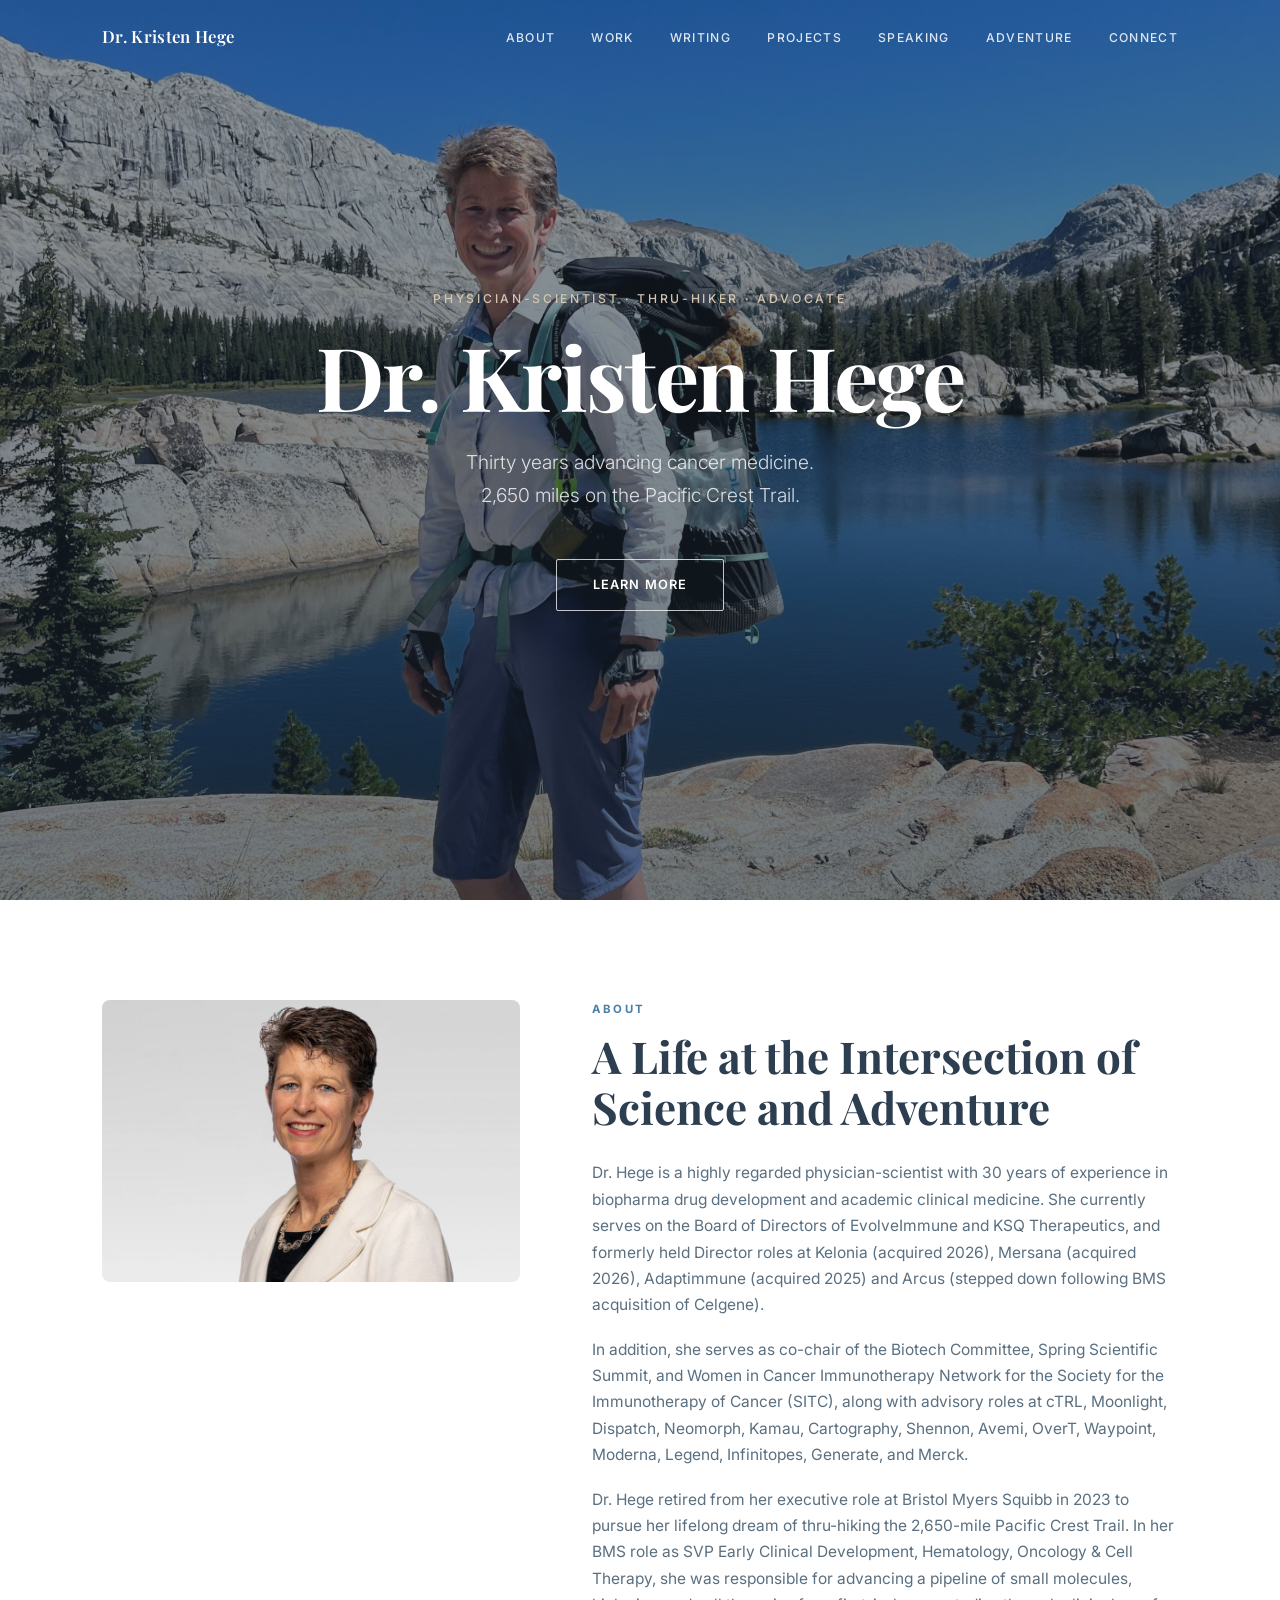
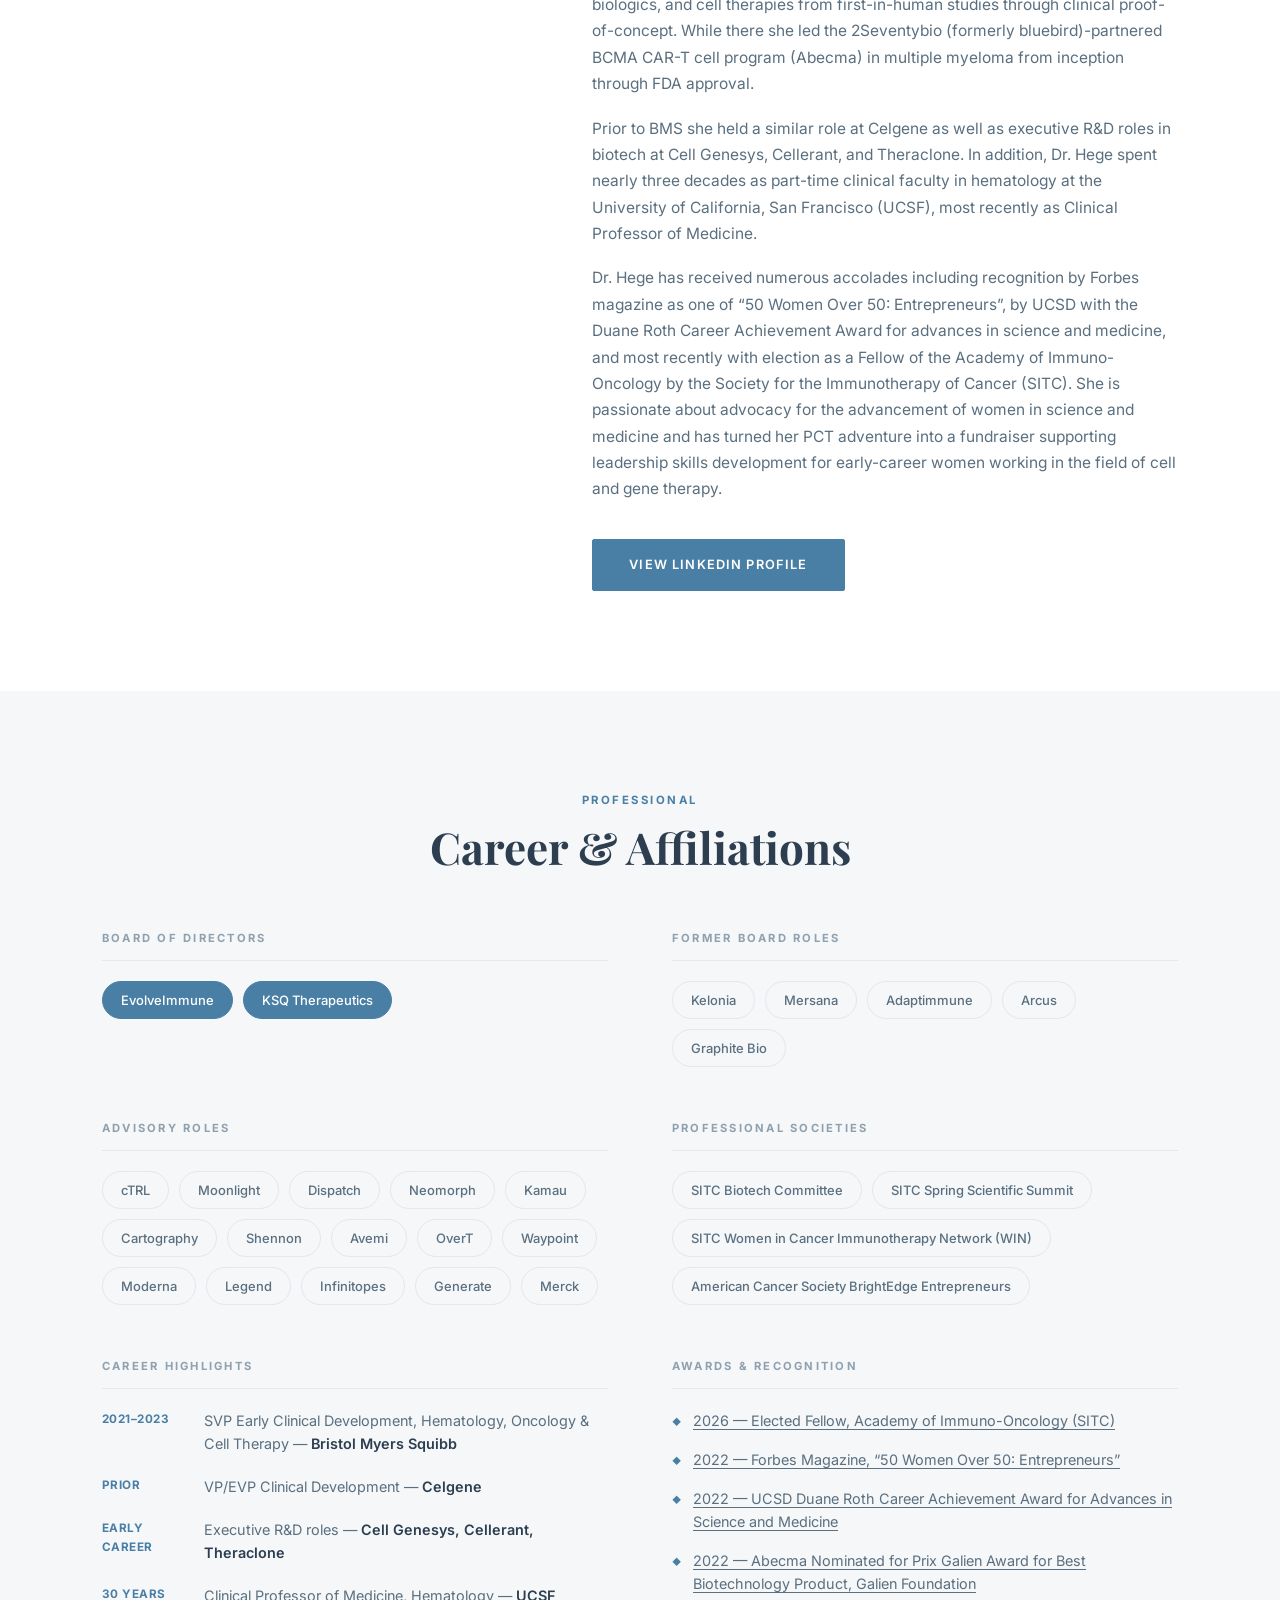
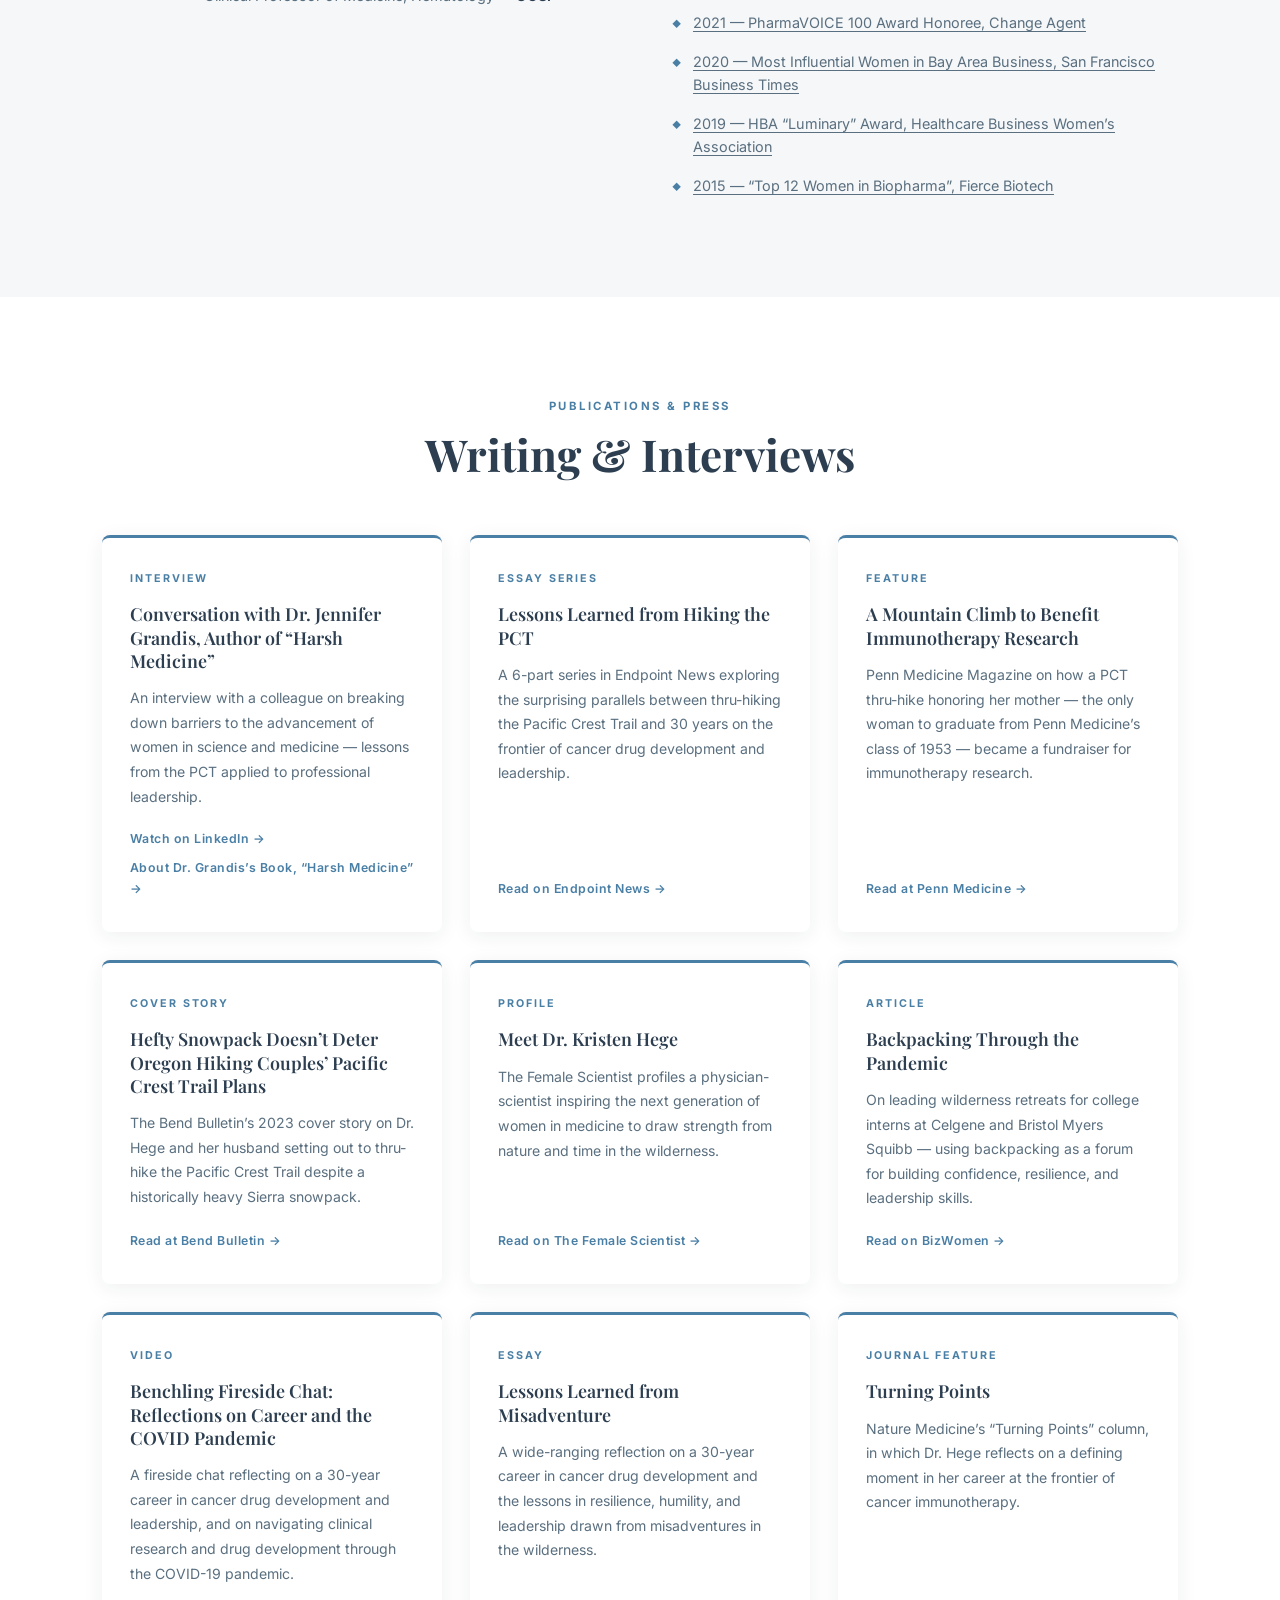
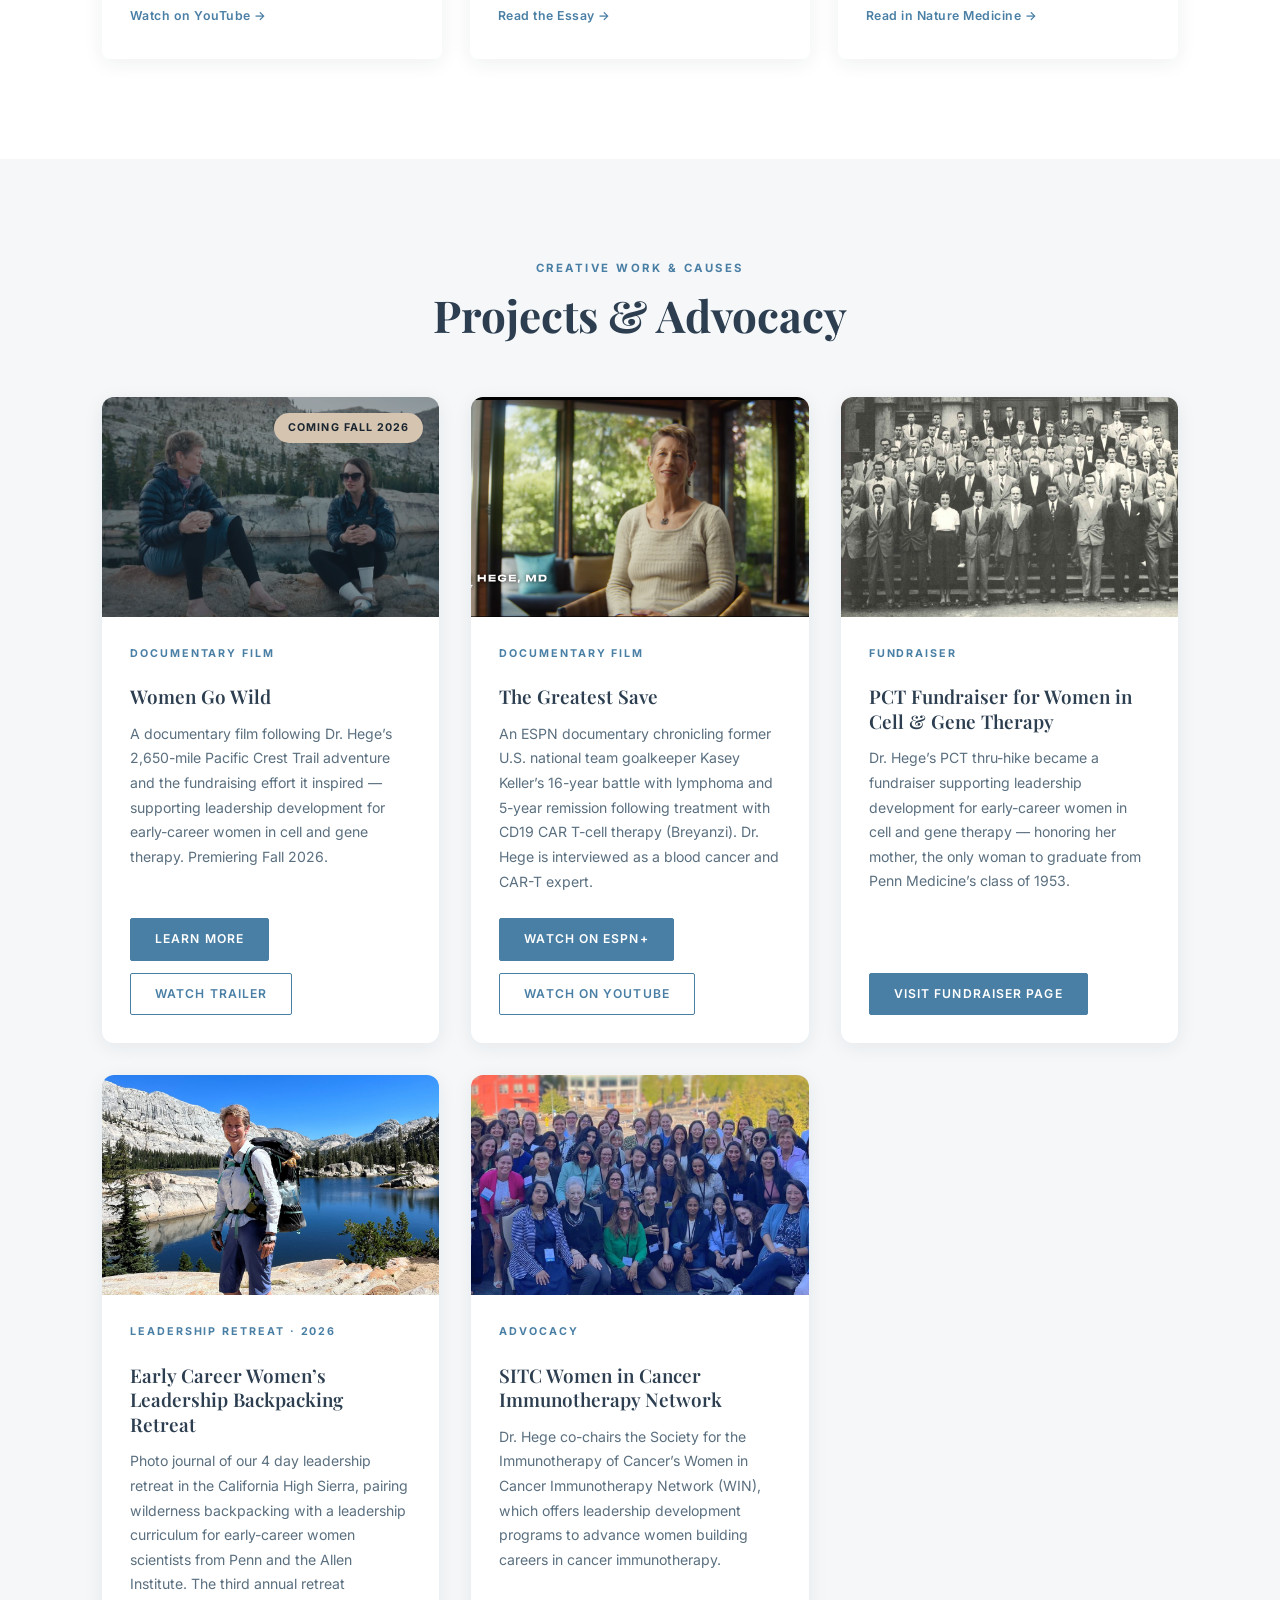
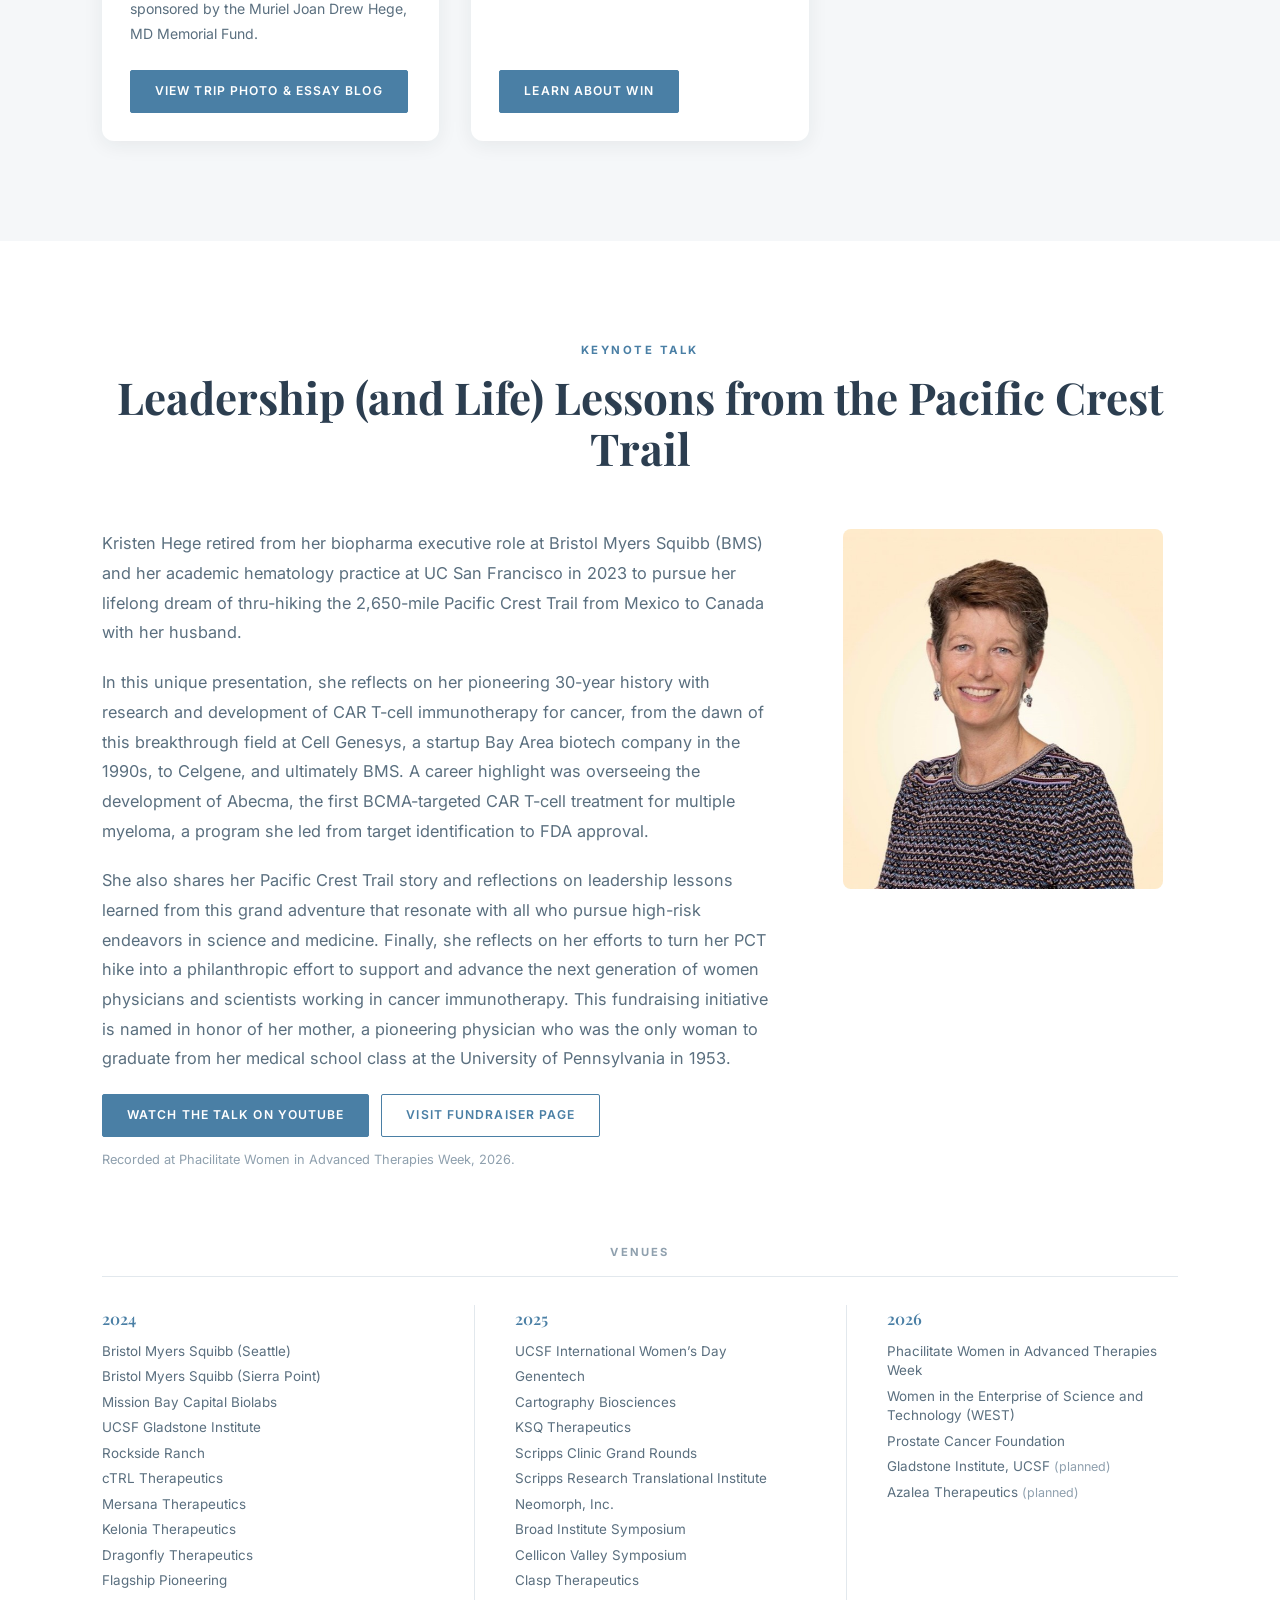
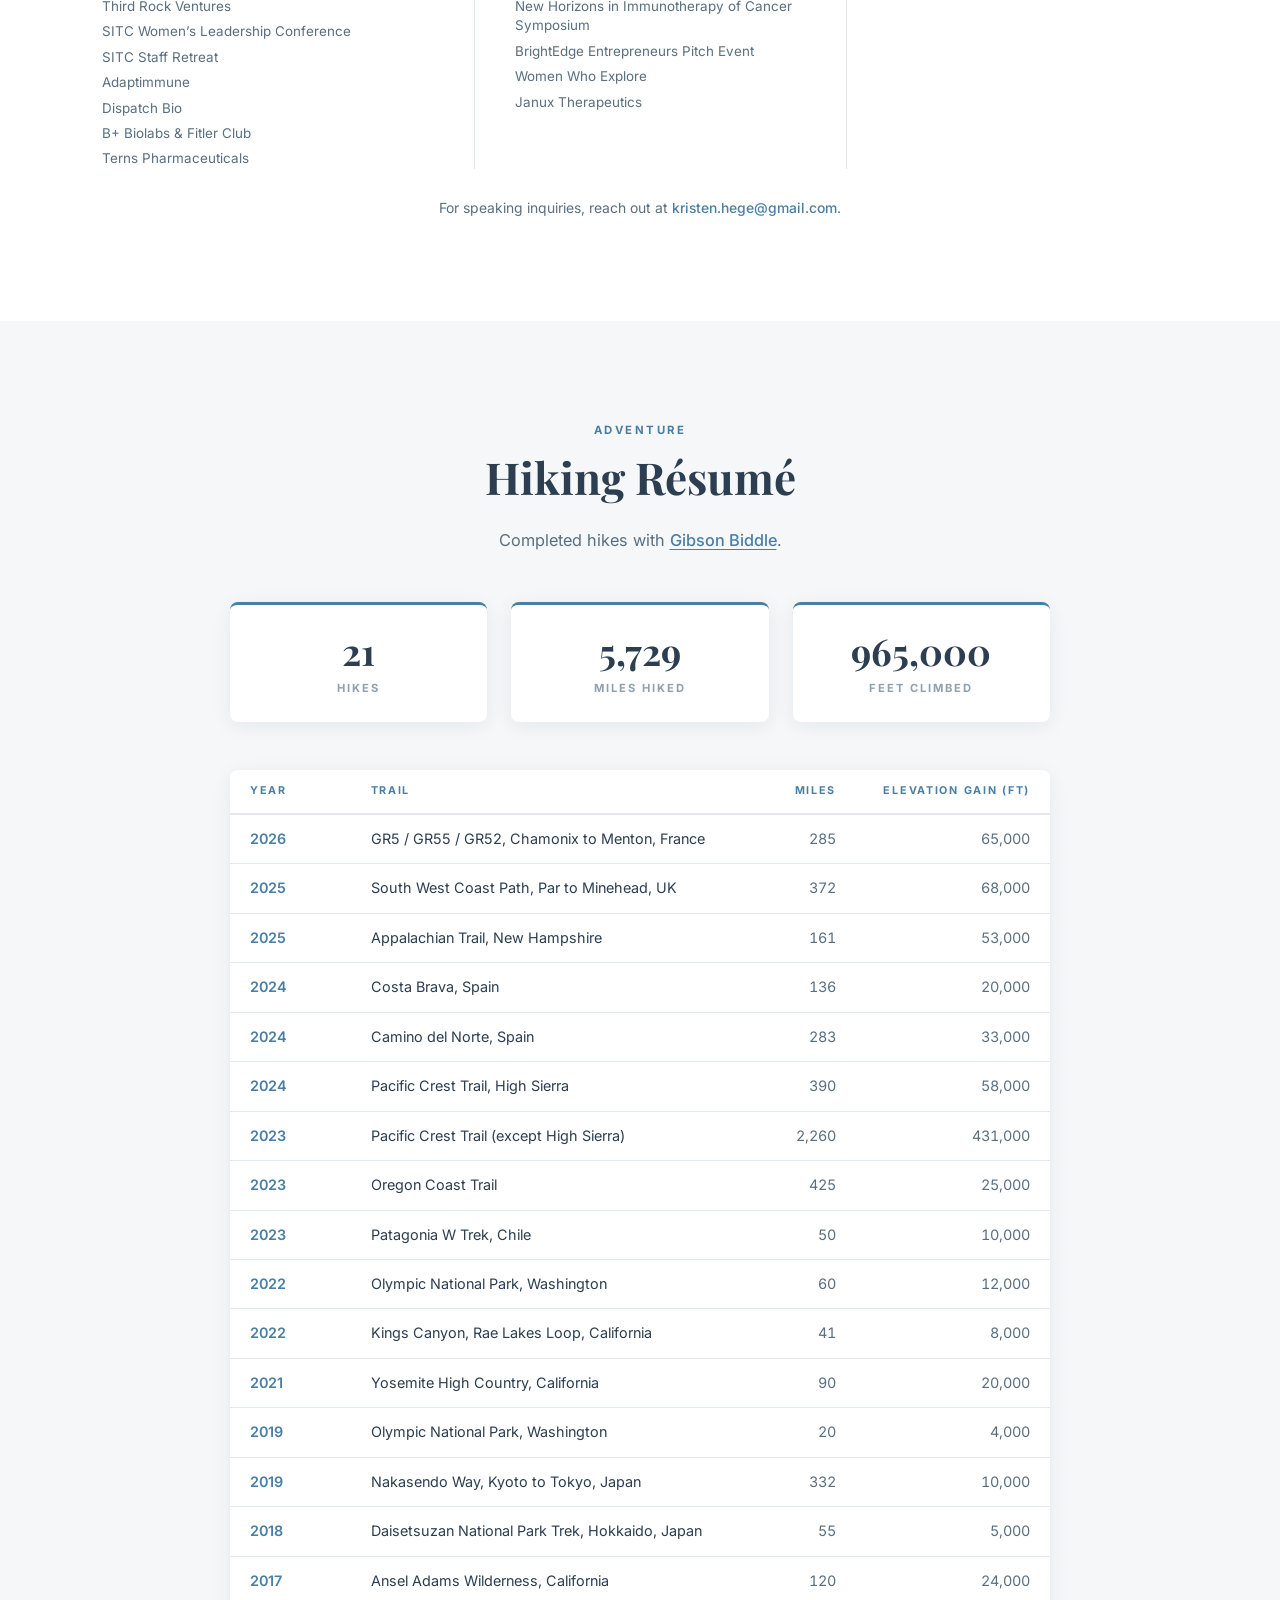
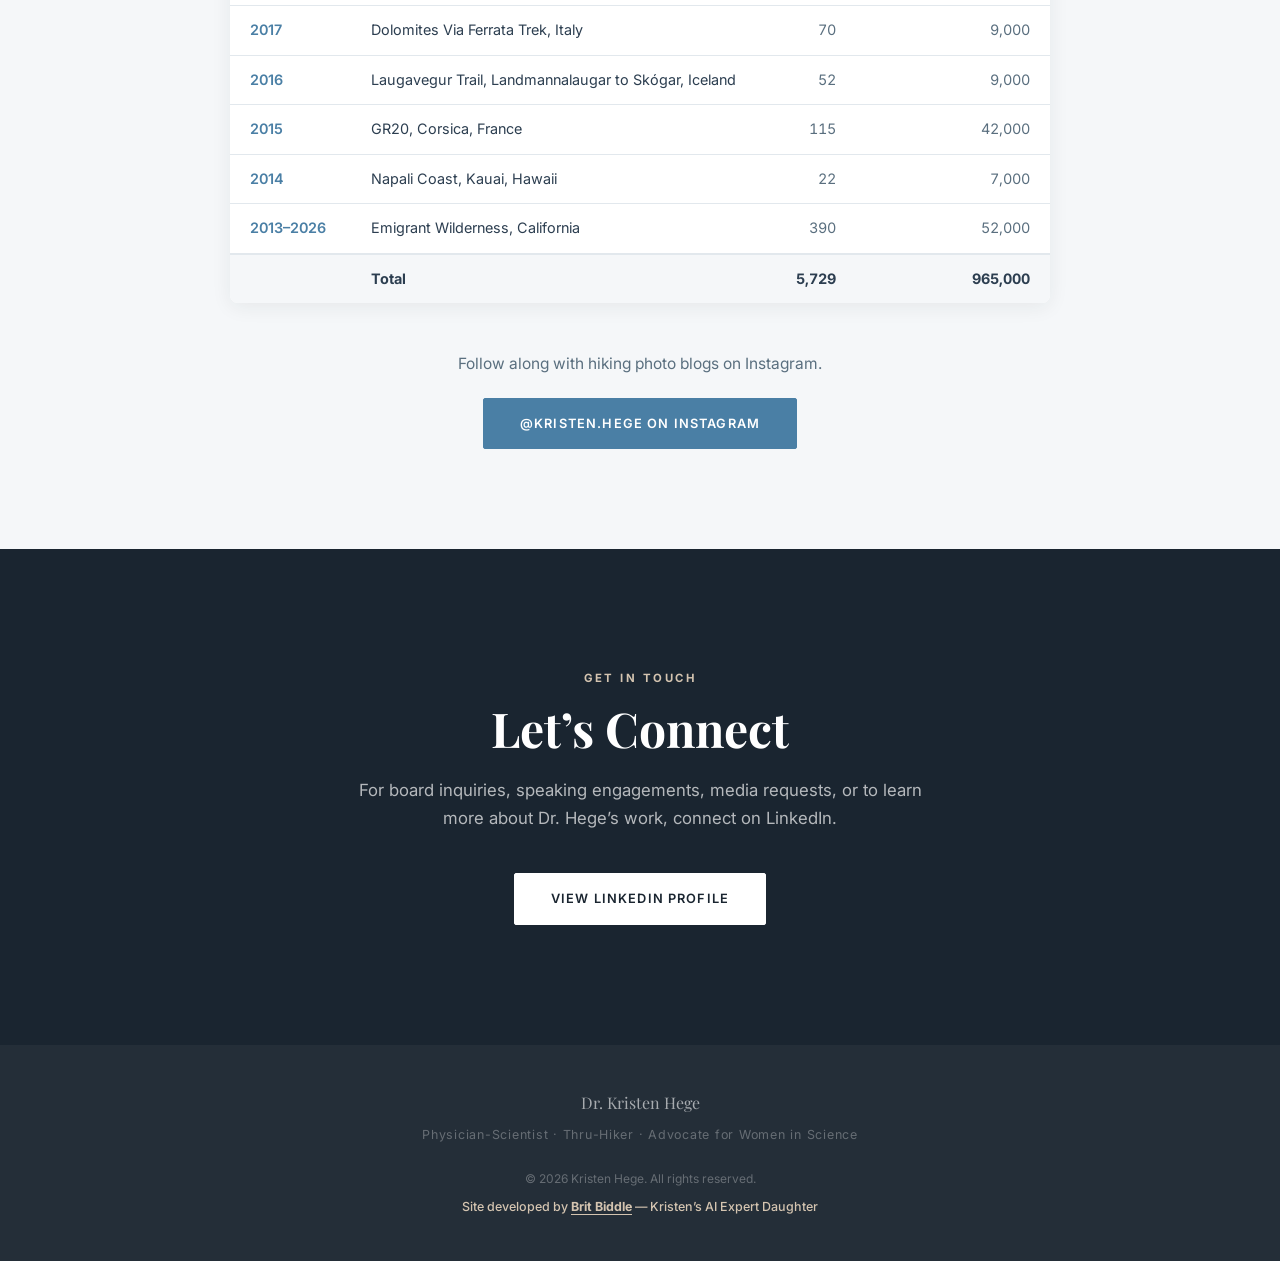
==== commit 95f078b6: "Add Graphite Bio to former board roles Co-Authored-By: Claude Opus 5.5 <noreply@anthropic.com>" ====
--- a/index.html
+++ b/index.html
@@ -135,6 +135,7 @@
             <a class="pill" href="https://www.linkedin.com/company/mersana-therapeutics/" target="_blank" rel="noopener">Mersana</a>
             <a class="pill" href="https://www.adaptimmune.com/" target="_blank" rel="noopener">Adaptimmune</a>
             <a class="pill" href="https://arcusbio.com/" target="_blank" rel="noopener">Arcus</a>
+            <a class="pill" href="https://www.biospace.com/employer/2232534/graphite-bio" target="_blank" rel="noopener">Graphite Bio</a>
           </div>
         </div>
 
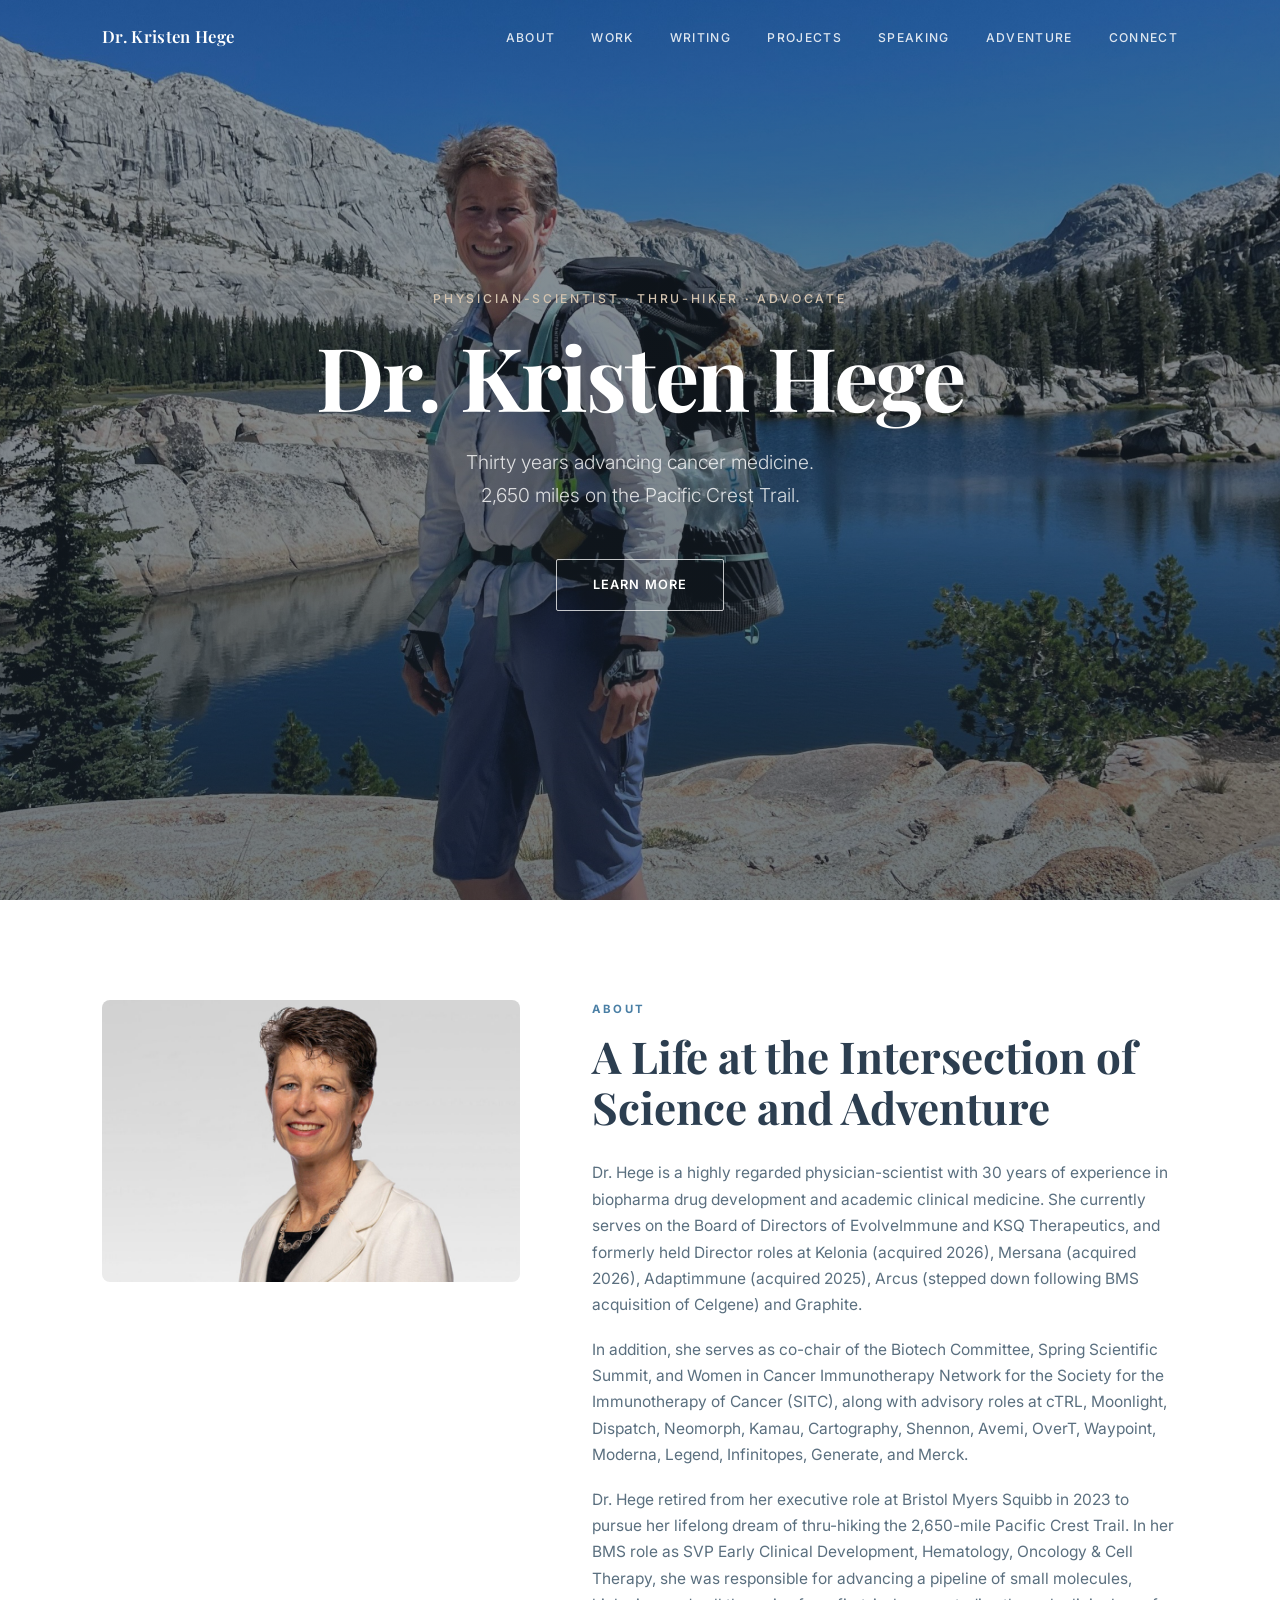
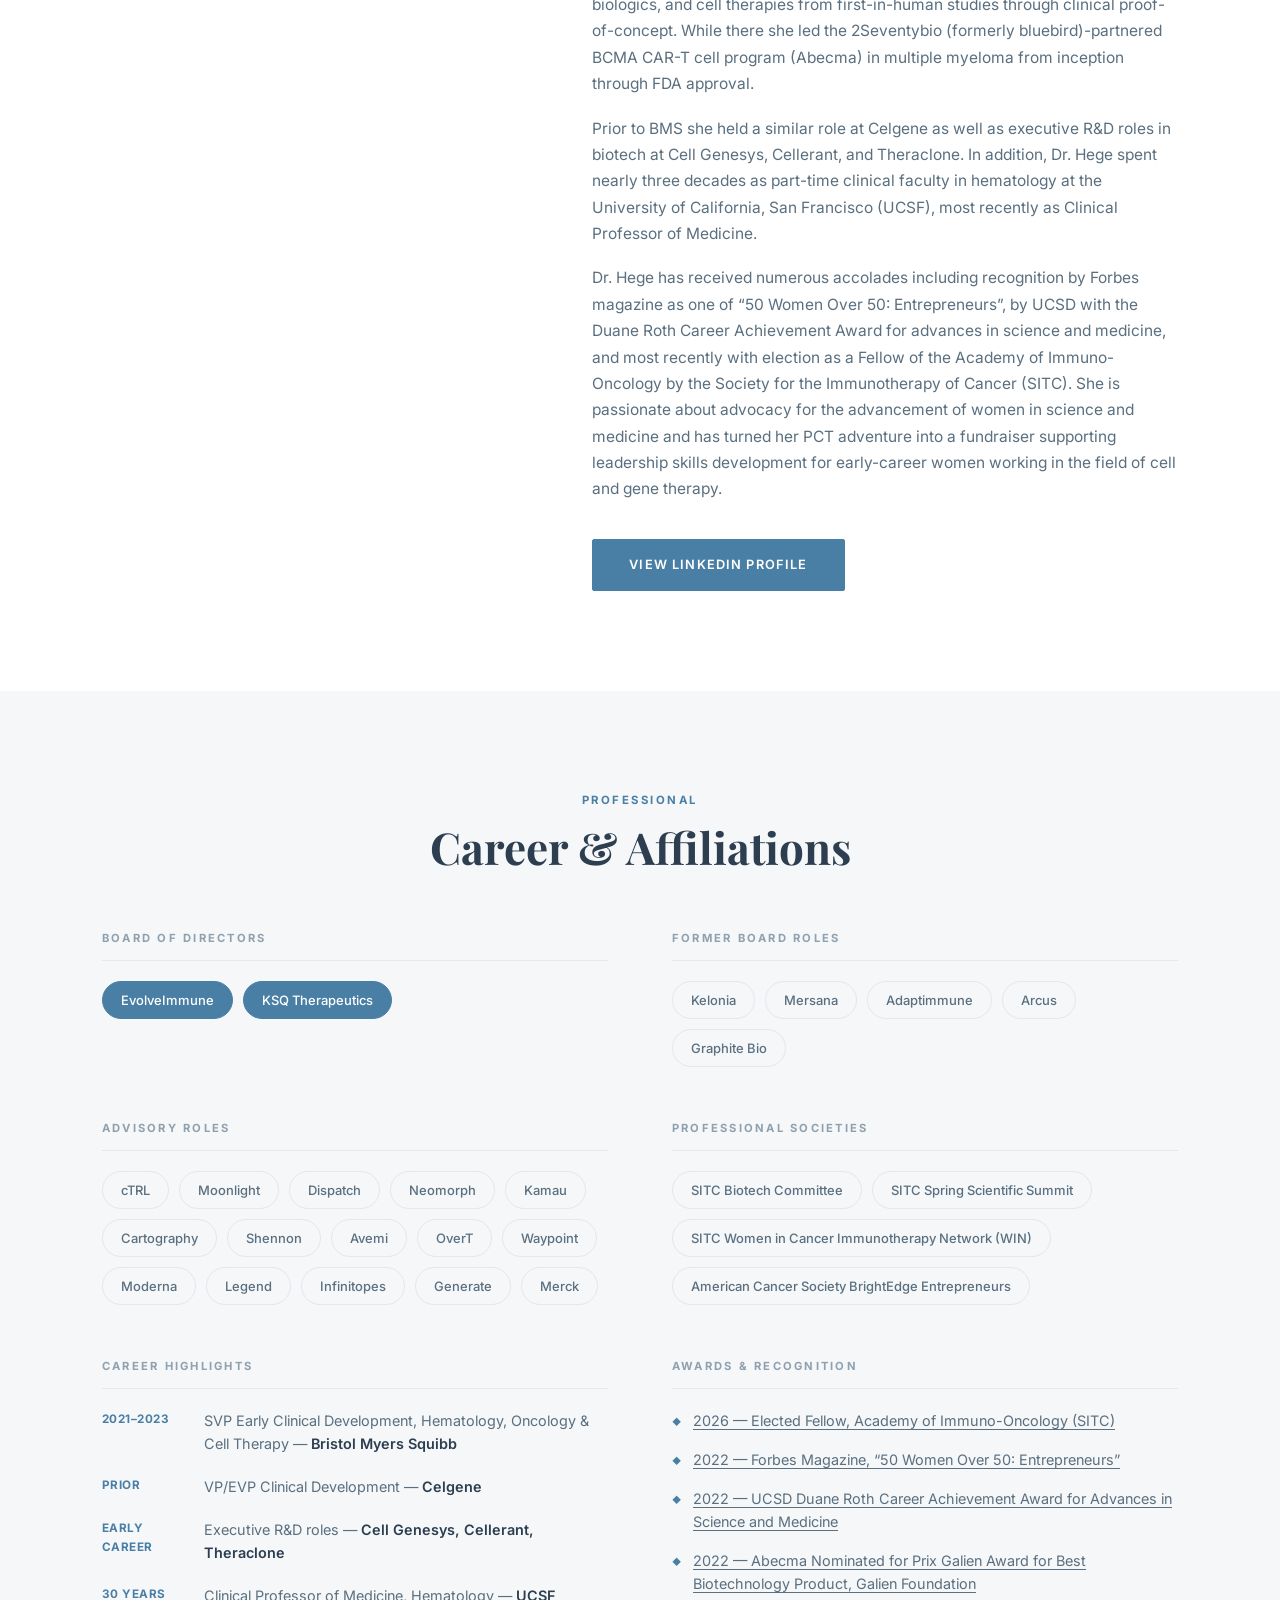
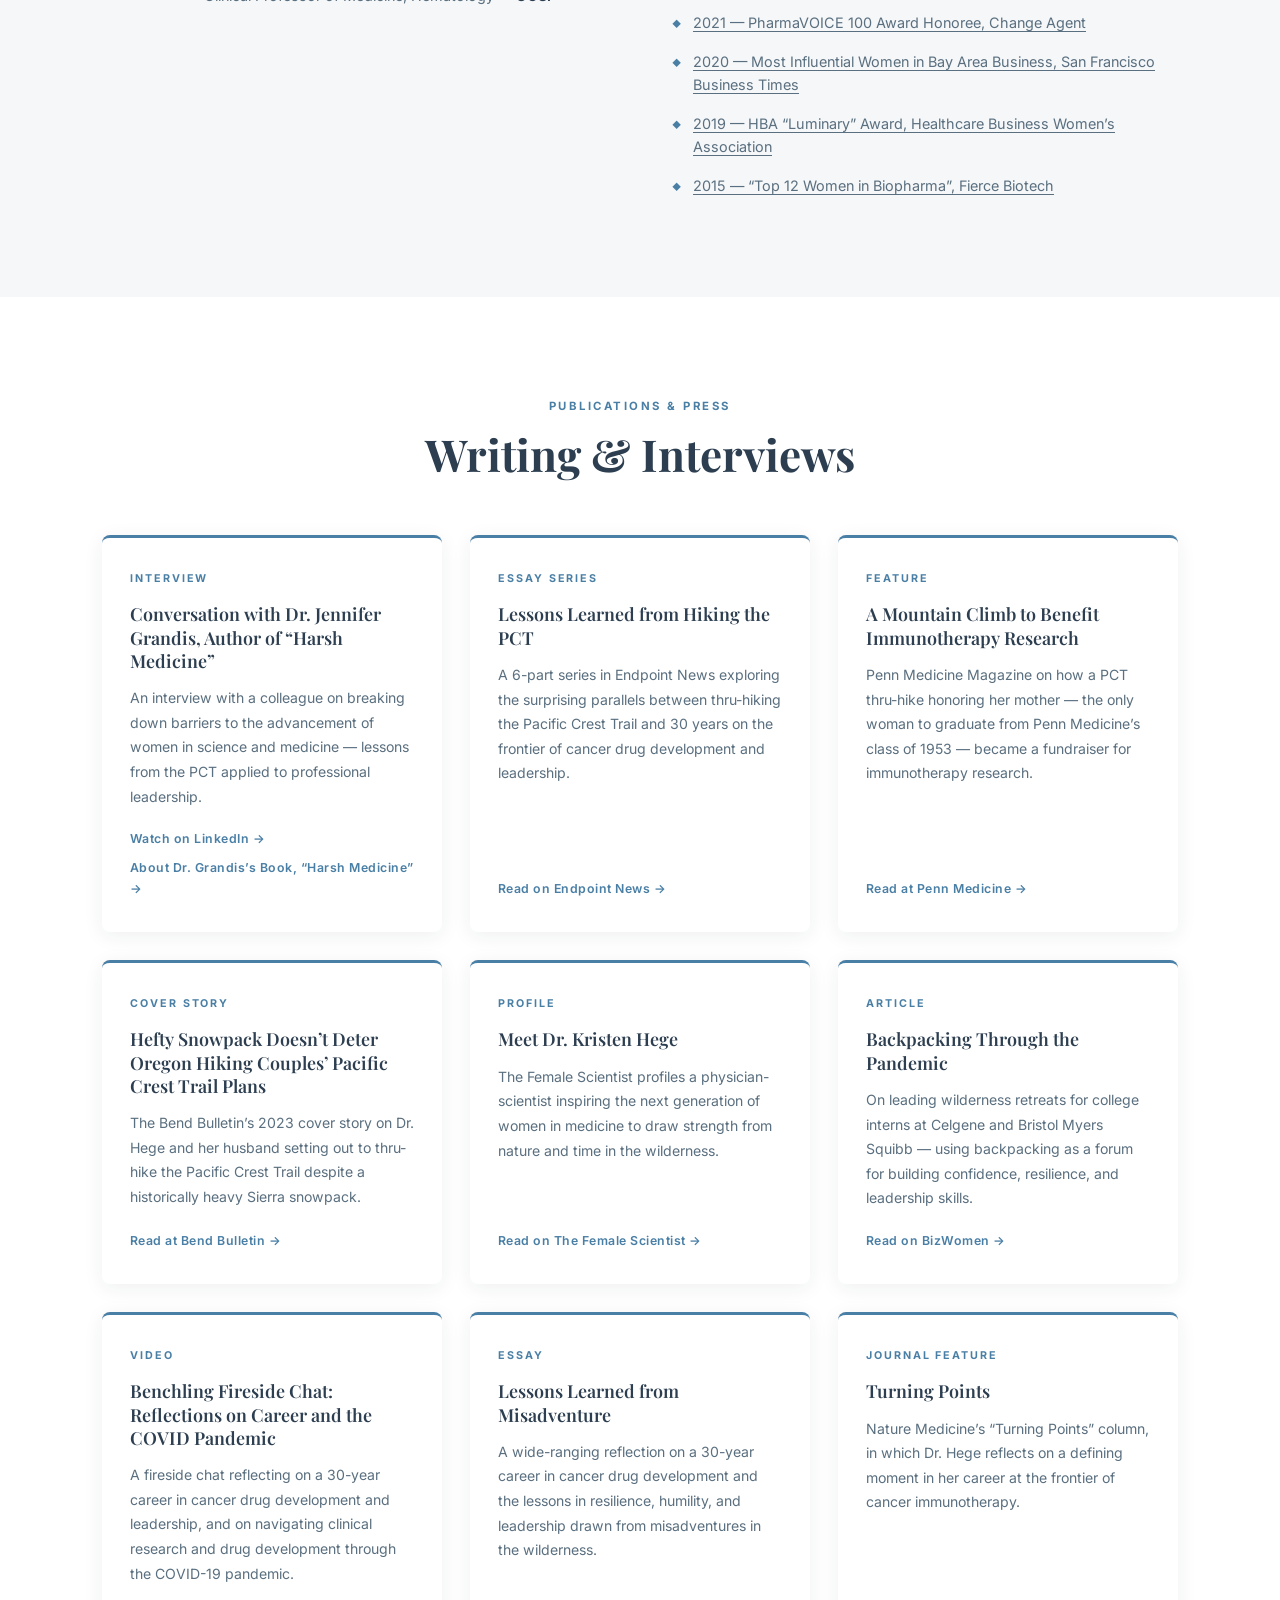
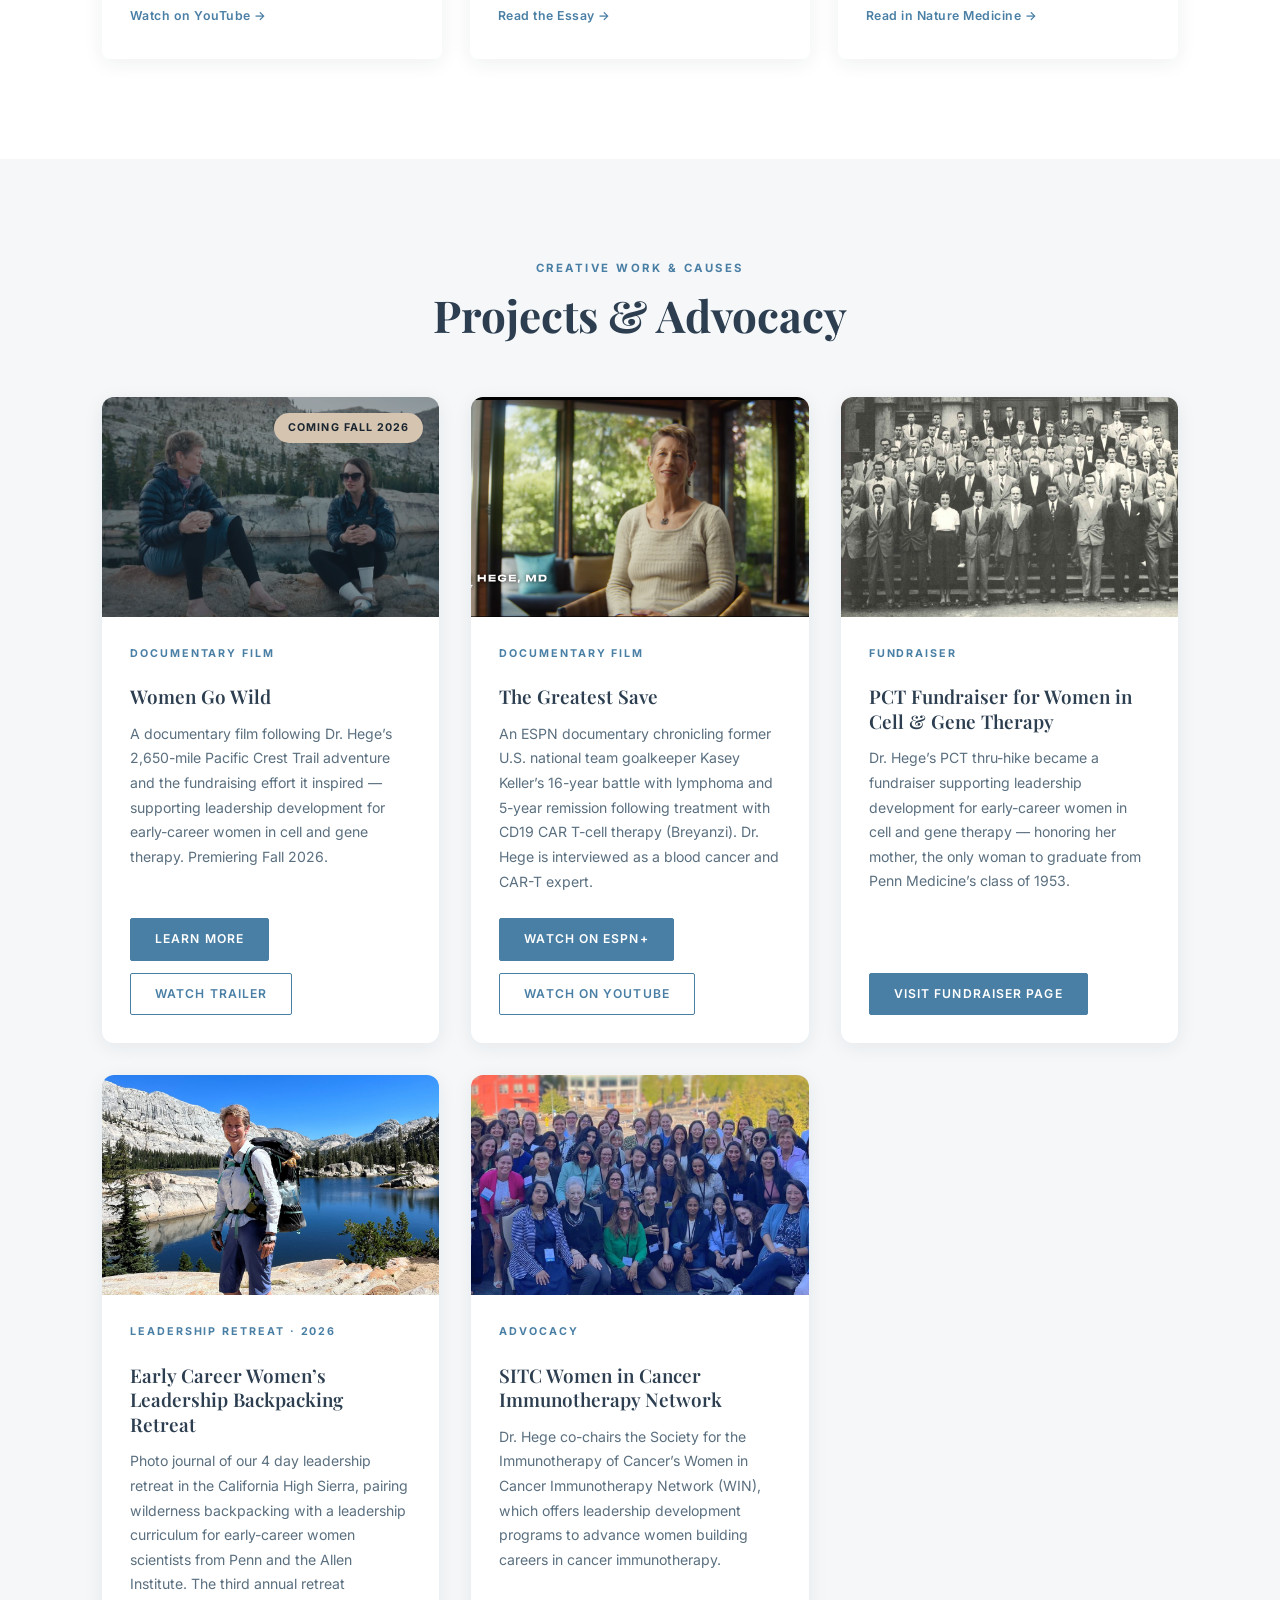
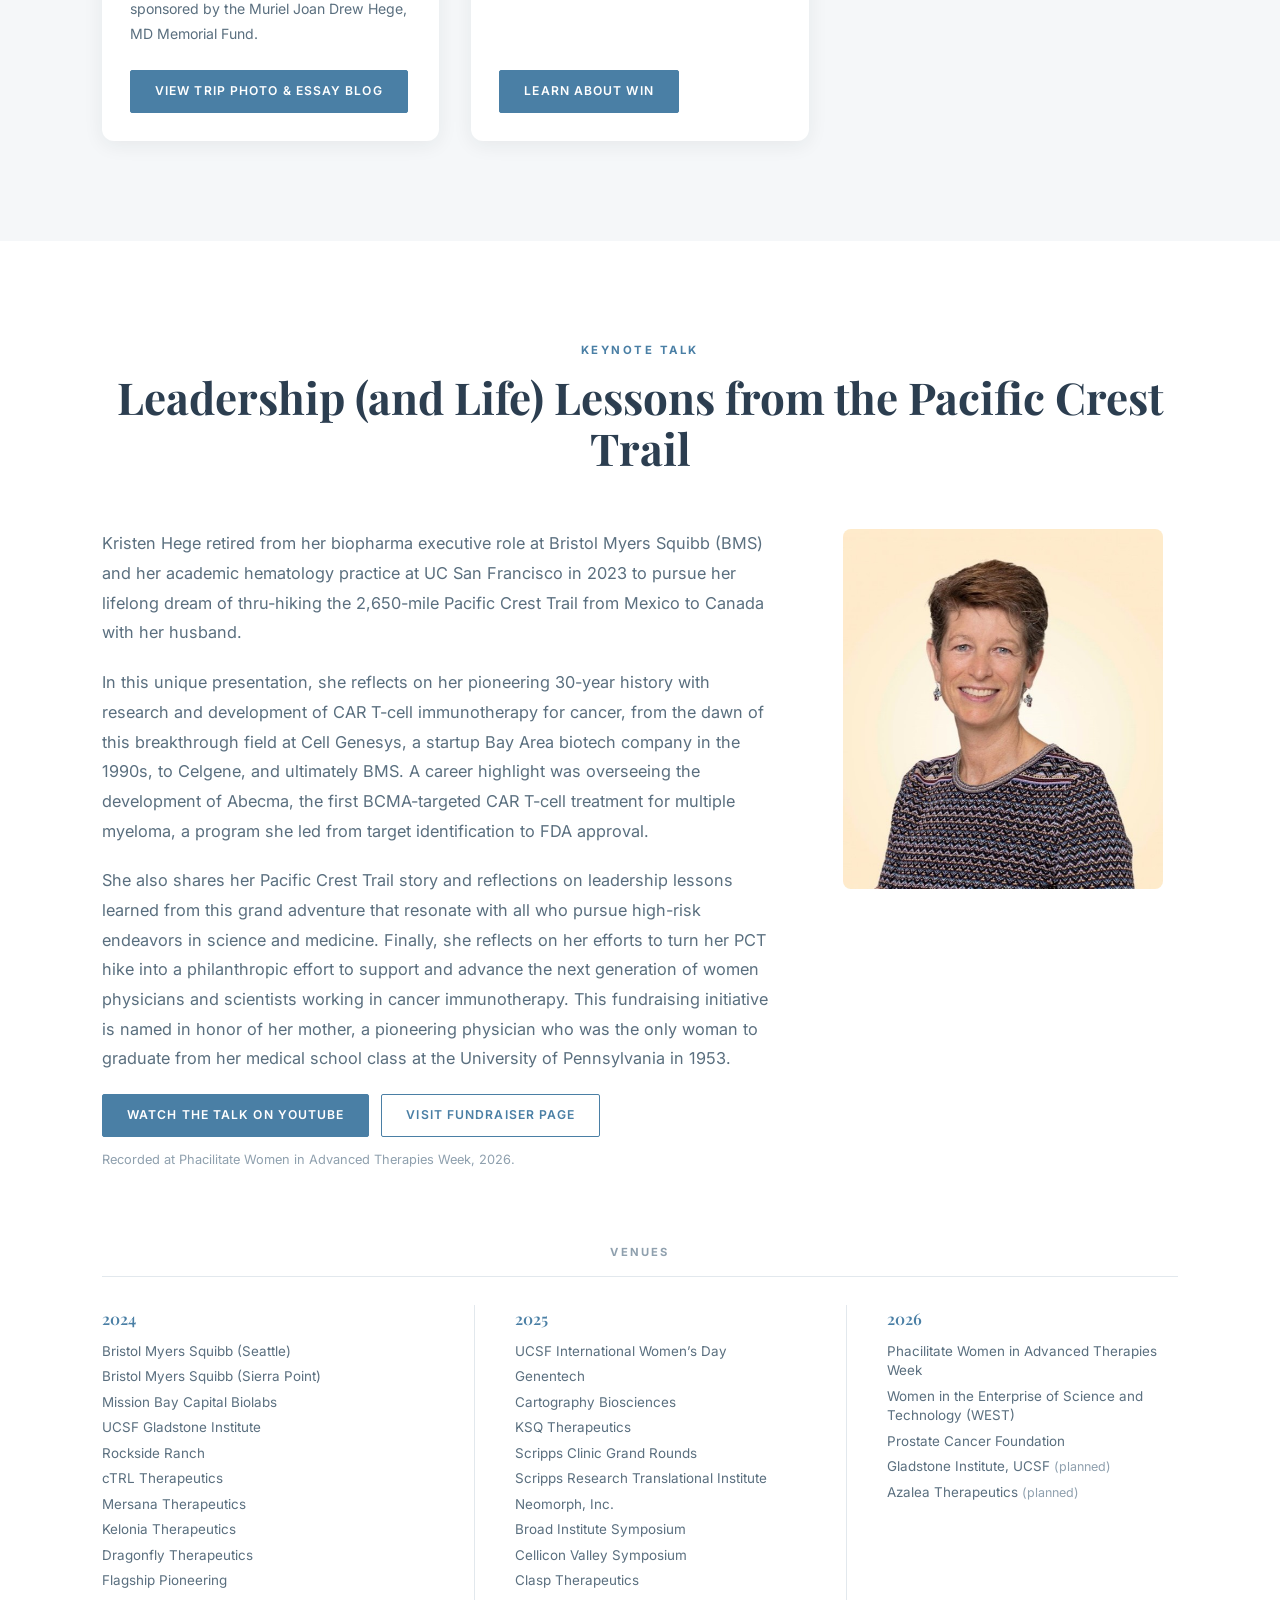
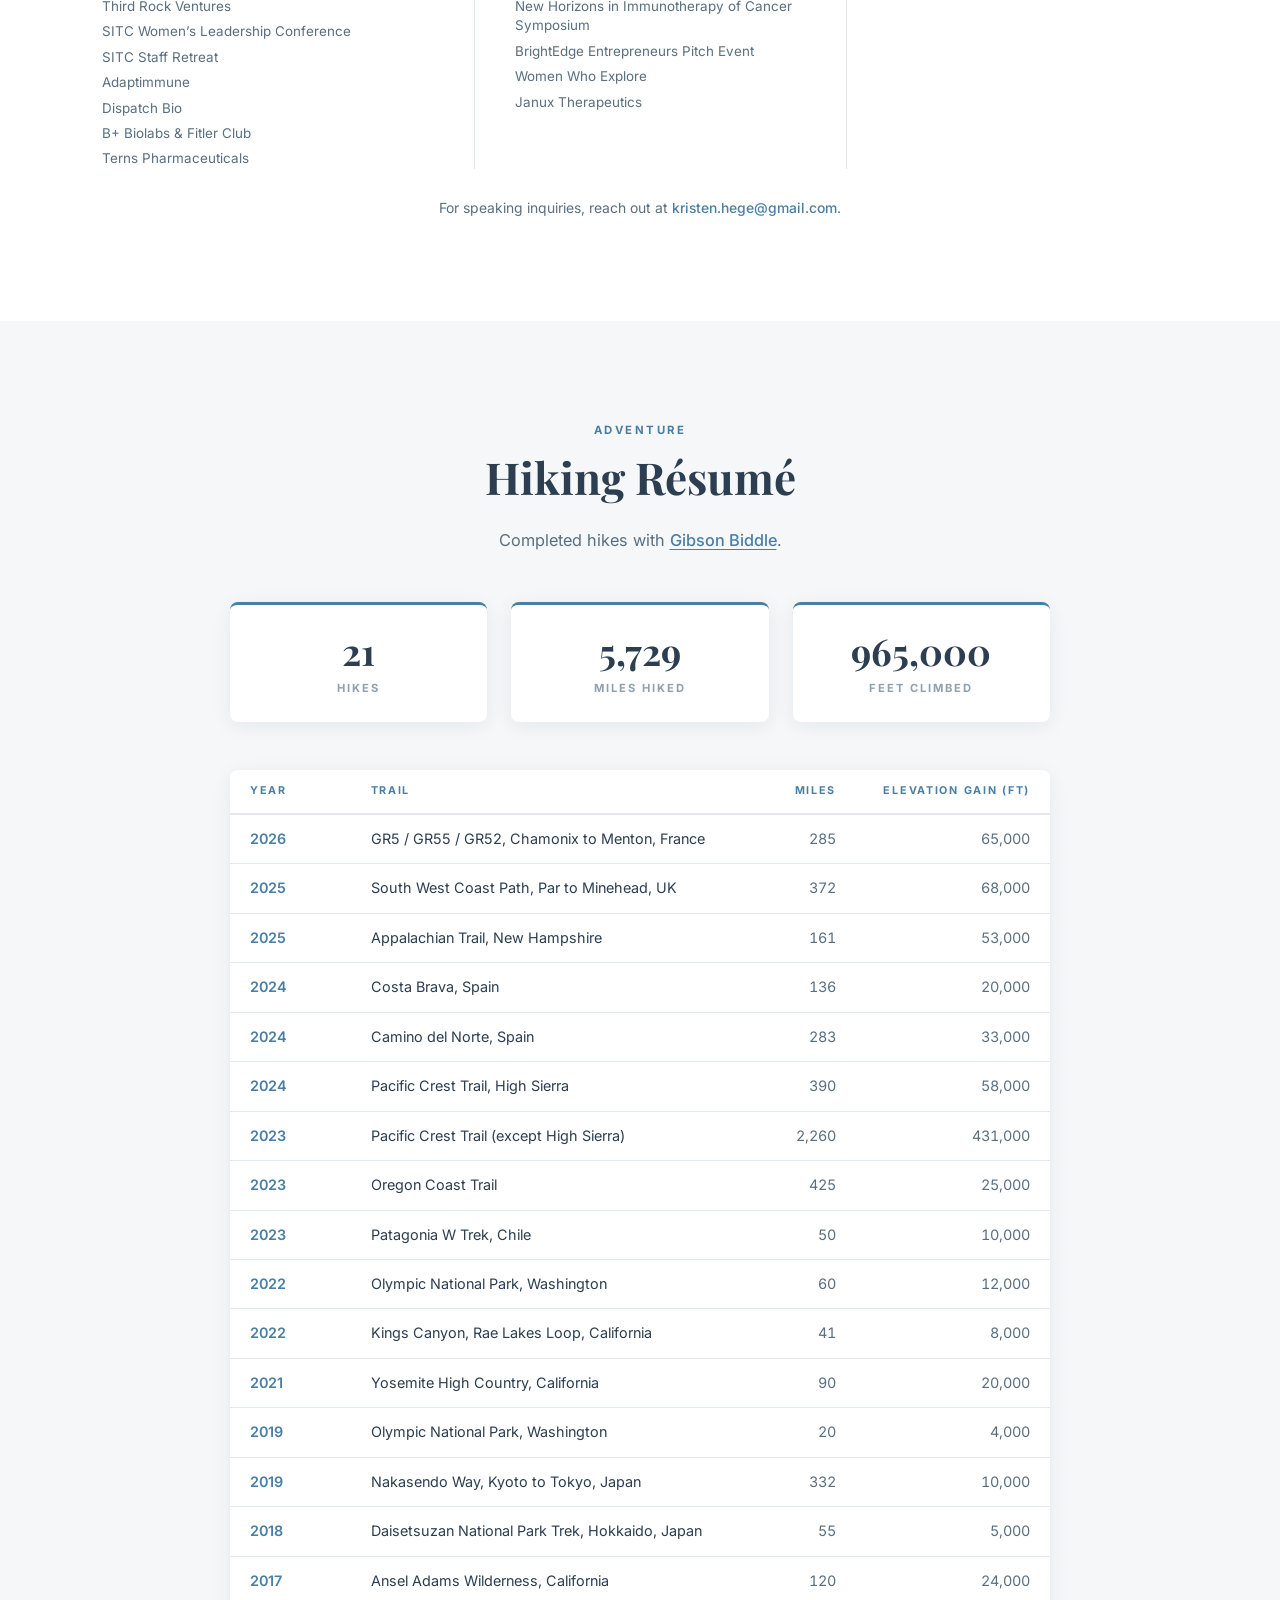
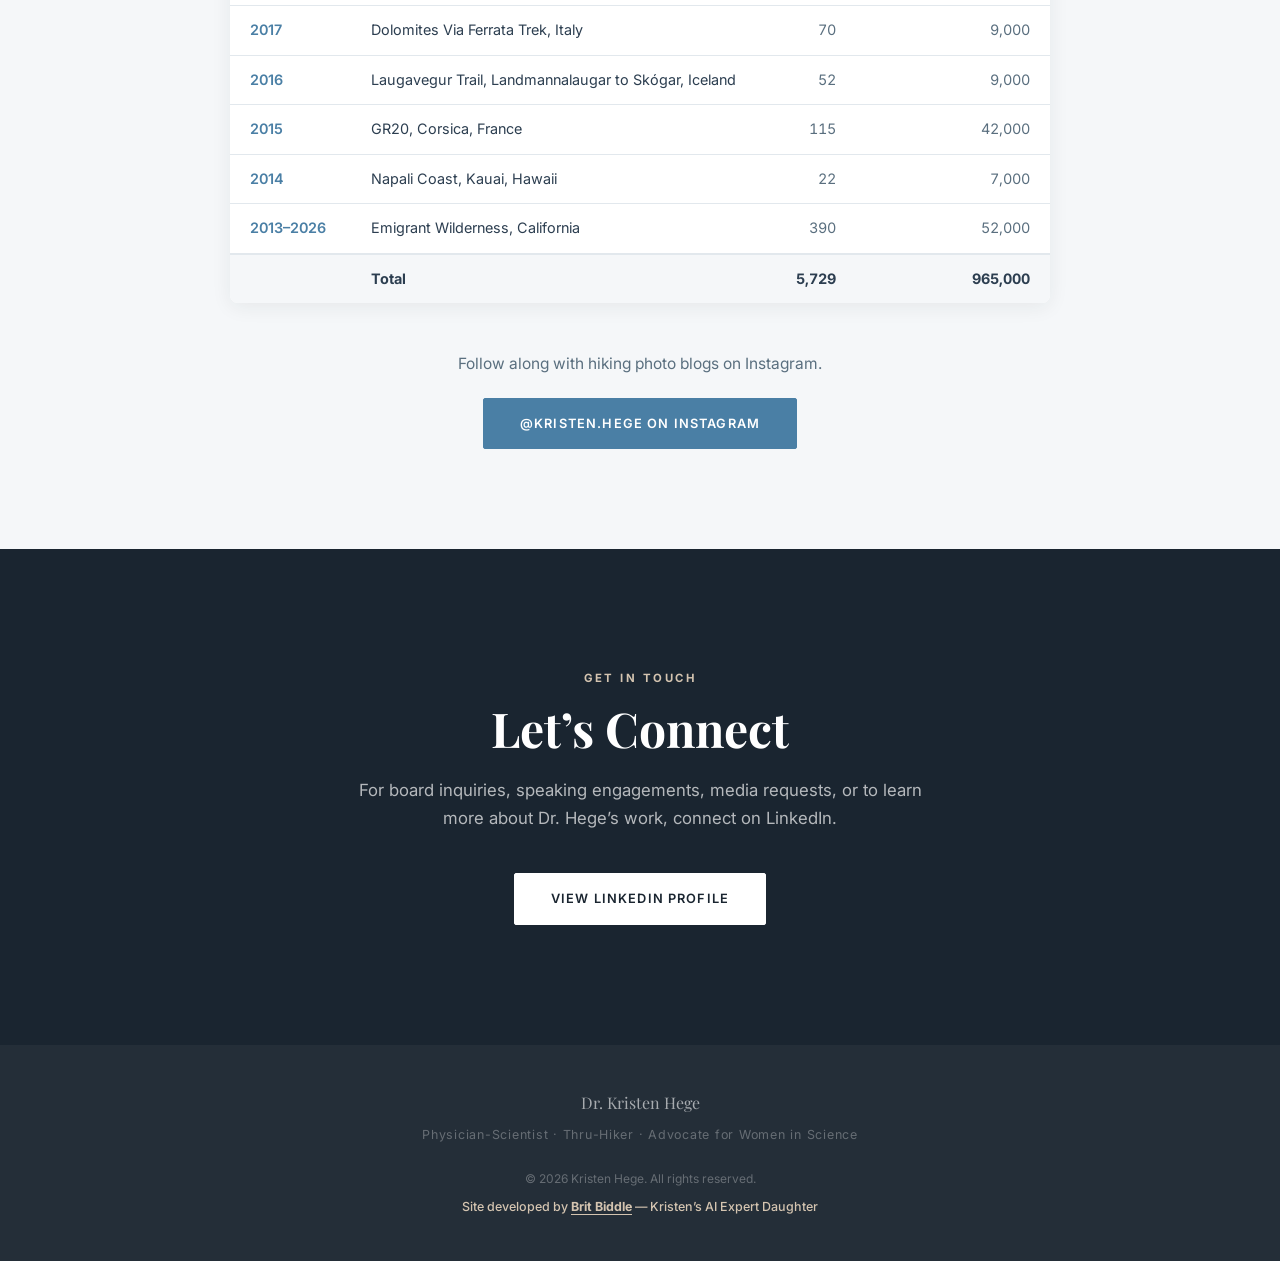
==== commit 45a7e387: "Add Graphite to former director roles in About paragraph Co-Authored-By: Claude Opus 5.5 <noreply@an" ====
--- a/index.html
+++ b/index.html
@@ -101,7 +101,7 @@
           <p class="section-label">About</p>
           <h2 class="section-title">A Life at the Intersection of Science and Adventure</h2>
           <div class="about-text">
-            <p>Dr. Hege is a highly regarded physician-scientist with 30 years of experience in biopharma drug development and academic clinical medicine. She currently serves on the Board of Directors of EvolveImmune and KSQ Therapeutics, and formerly held Director roles at Kelonia (acquired 2026), Mersana (acquired 2026), Adaptimmune (acquired 2025) and Arcus (stepped down following BMS acquisition of Celgene).</p>
+            <p>Dr. Hege is a highly regarded physician-scientist with 30 years of experience in biopharma drug development and academic clinical medicine. She currently serves on the Board of Directors of EvolveImmune and KSQ Therapeutics, and formerly held Director roles at Kelonia (acquired 2026), Mersana (acquired 2026), Adaptimmune (acquired 2025), Arcus (stepped down following BMS acquisition of Celgene) and Graphite.</p>
             <p>In addition, she serves as co-chair of the Biotech Committee, Spring Scientific Summit, and Women in Cancer Immunotherapy Network for the Society for the Immunotherapy of Cancer (SITC), along with advisory roles at cTRL, Moonlight, Dispatch, Neomorph, Kamau, Cartography, Shennon, Avemi, OverT, Waypoint, Moderna, Legend, Infinitopes, Generate, and Merck.</p>
             <p>Dr. Hege retired from her executive role at Bristol Myers Squibb in 2023 to pursue her lifelong dream of thru-hiking the 2,650-mile Pacific Crest Trail. In her BMS role as SVP Early Clinical Development, Hematology, Oncology &amp; Cell Therapy, she was responsible for advancing a pipeline of small molecules, biologics, and cell therapies from first-in-human studies through clinical proof-of-concept. While there she led the 2Seventybio (formerly bluebird)-partnered BCMA CAR-T cell program (Abecma) in multiple myeloma from inception through FDA approval.</p>
             <p>Prior to BMS she held a similar role at Celgene as well as executive R&amp;D roles in biotech at Cell Genesys, Cellerant, and Theraclone. In addition, Dr. Hege spent nearly three decades as part-time clinical faculty in hematology at the University of California, San Francisco (UCSF), most recently as Clinical Professor of Medicine.</p>
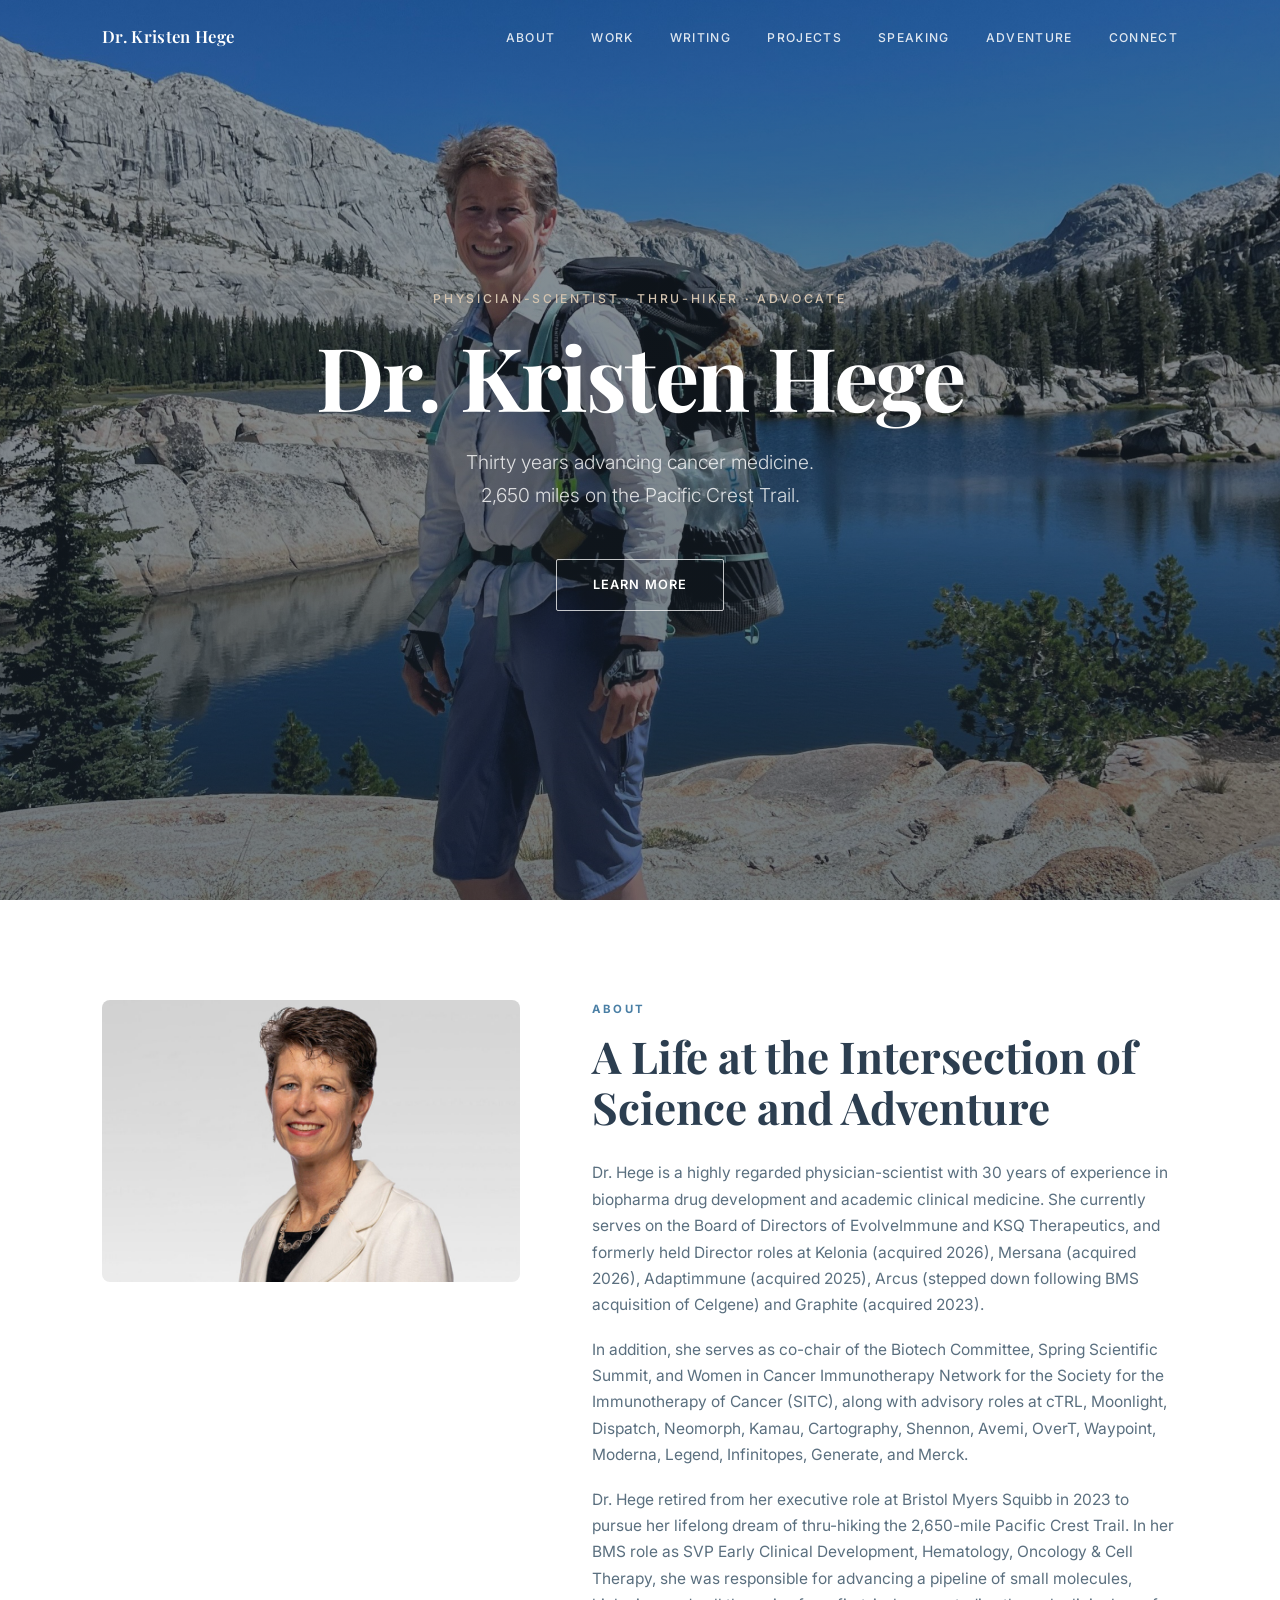
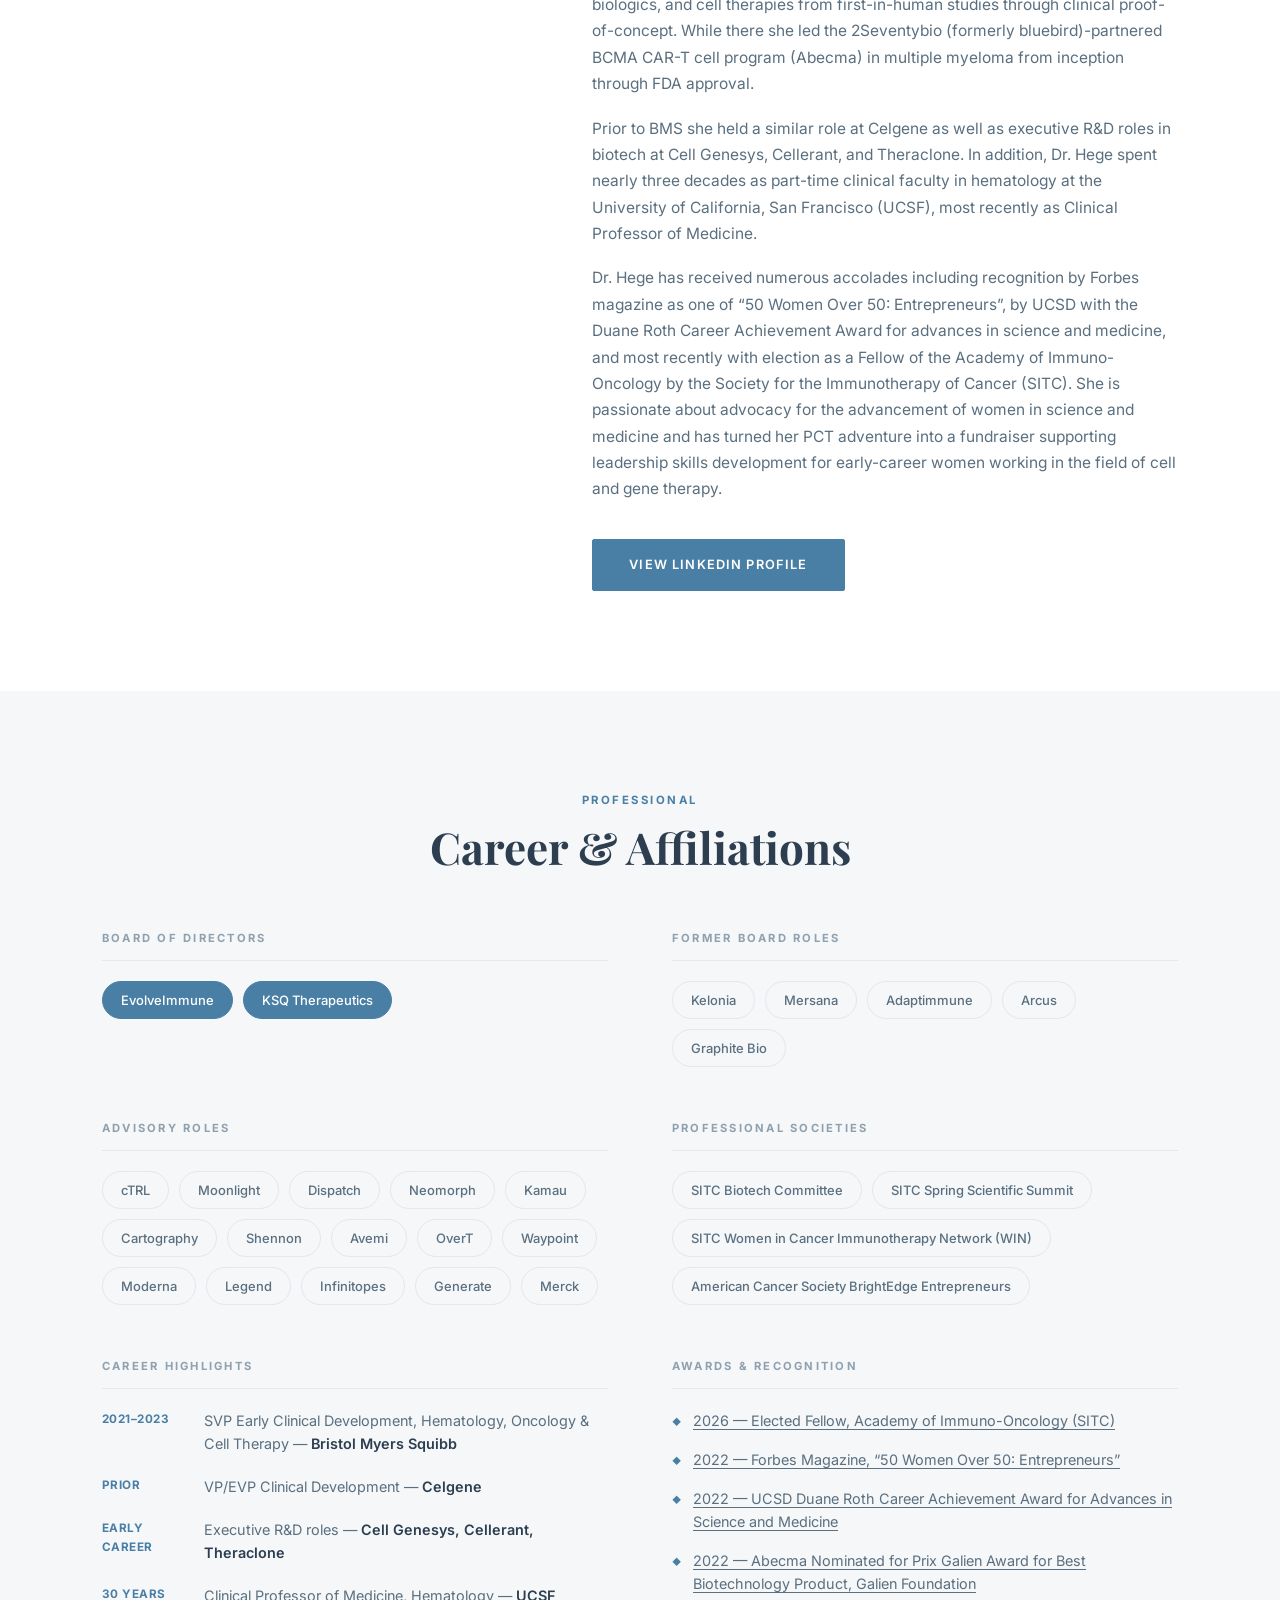
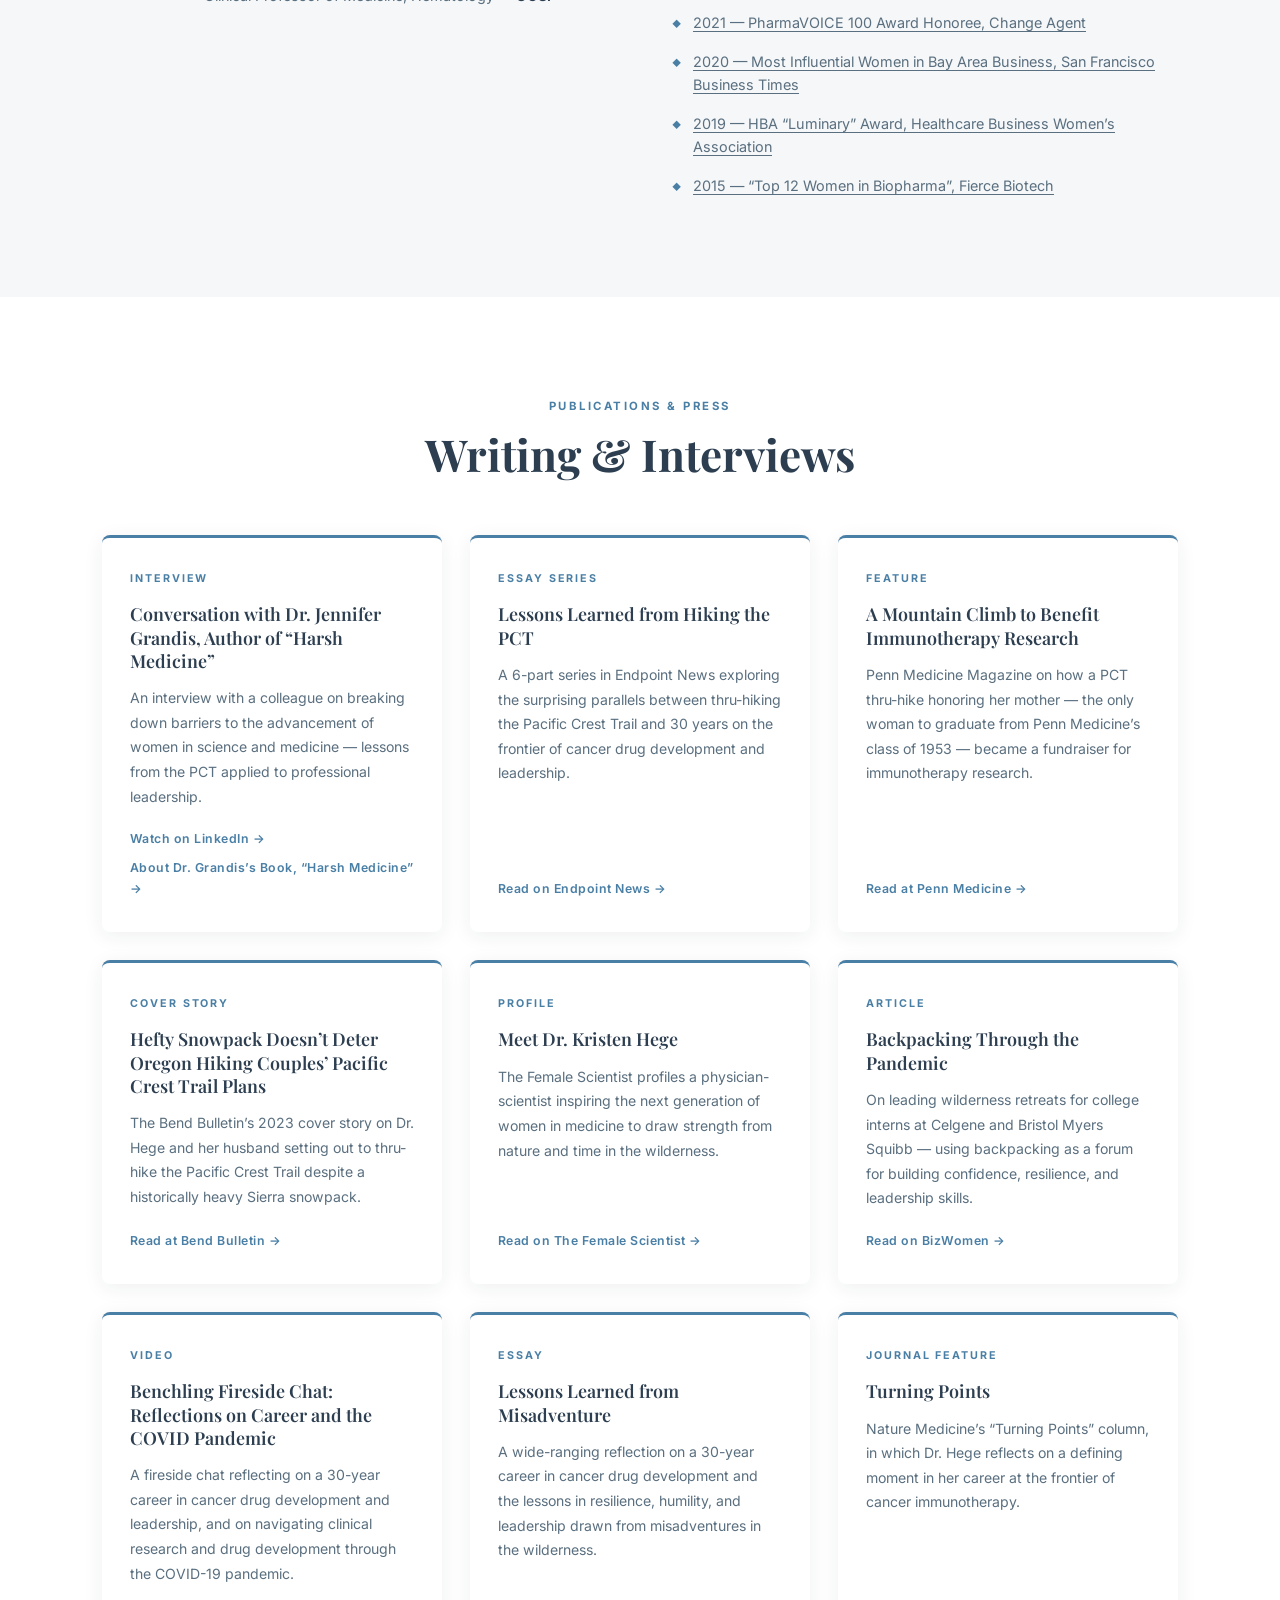
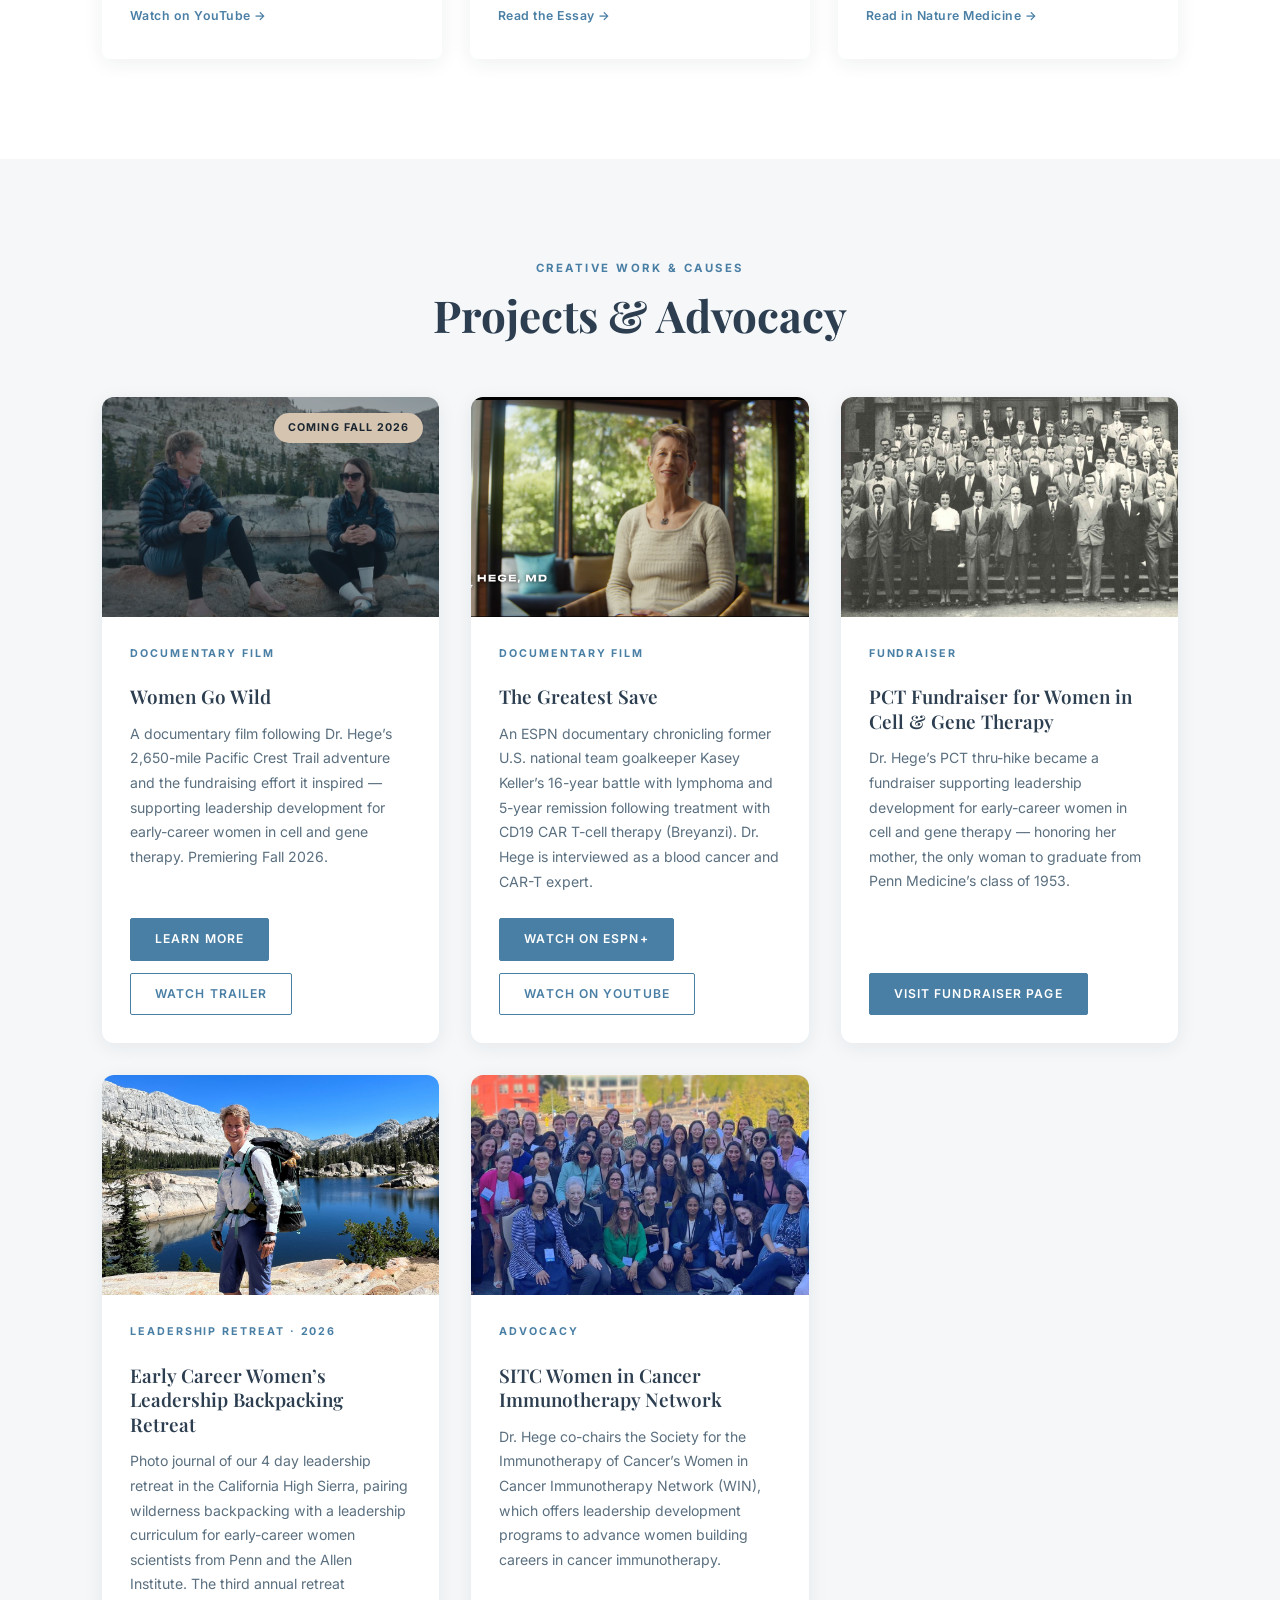
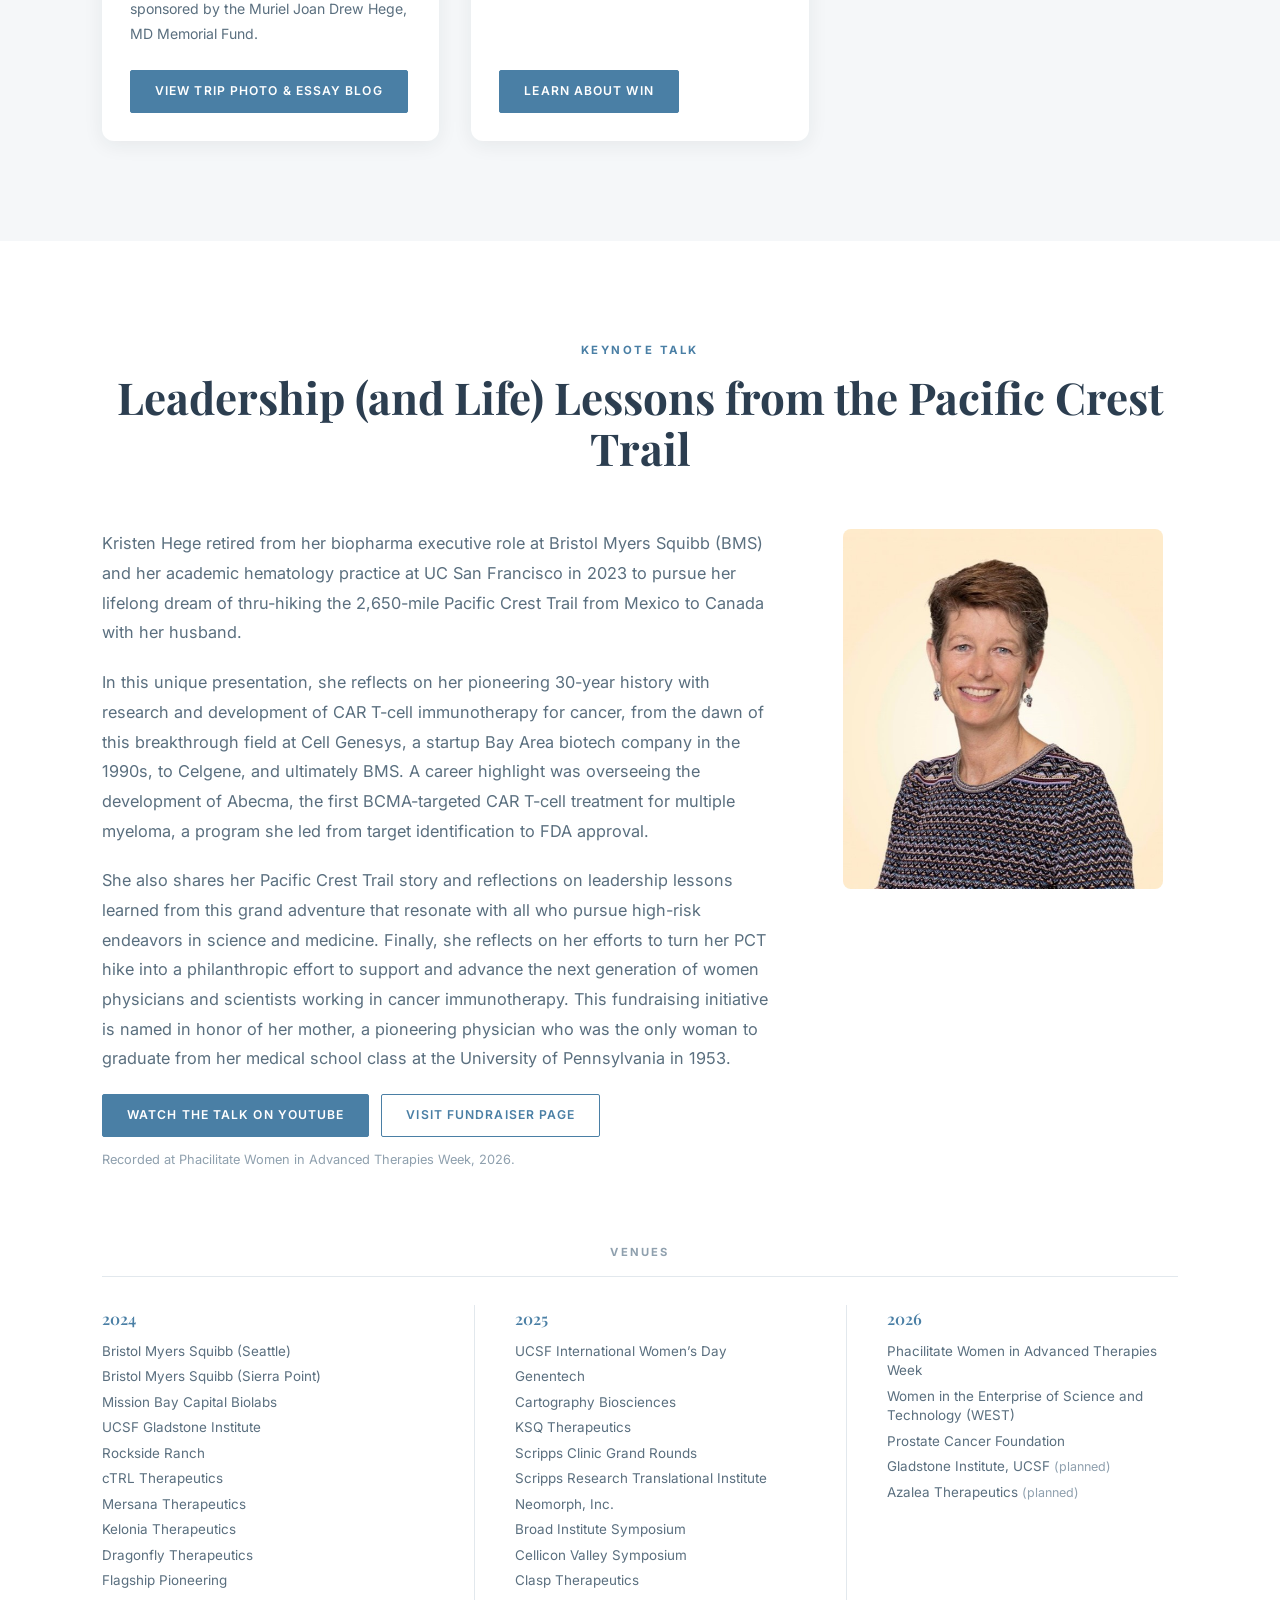
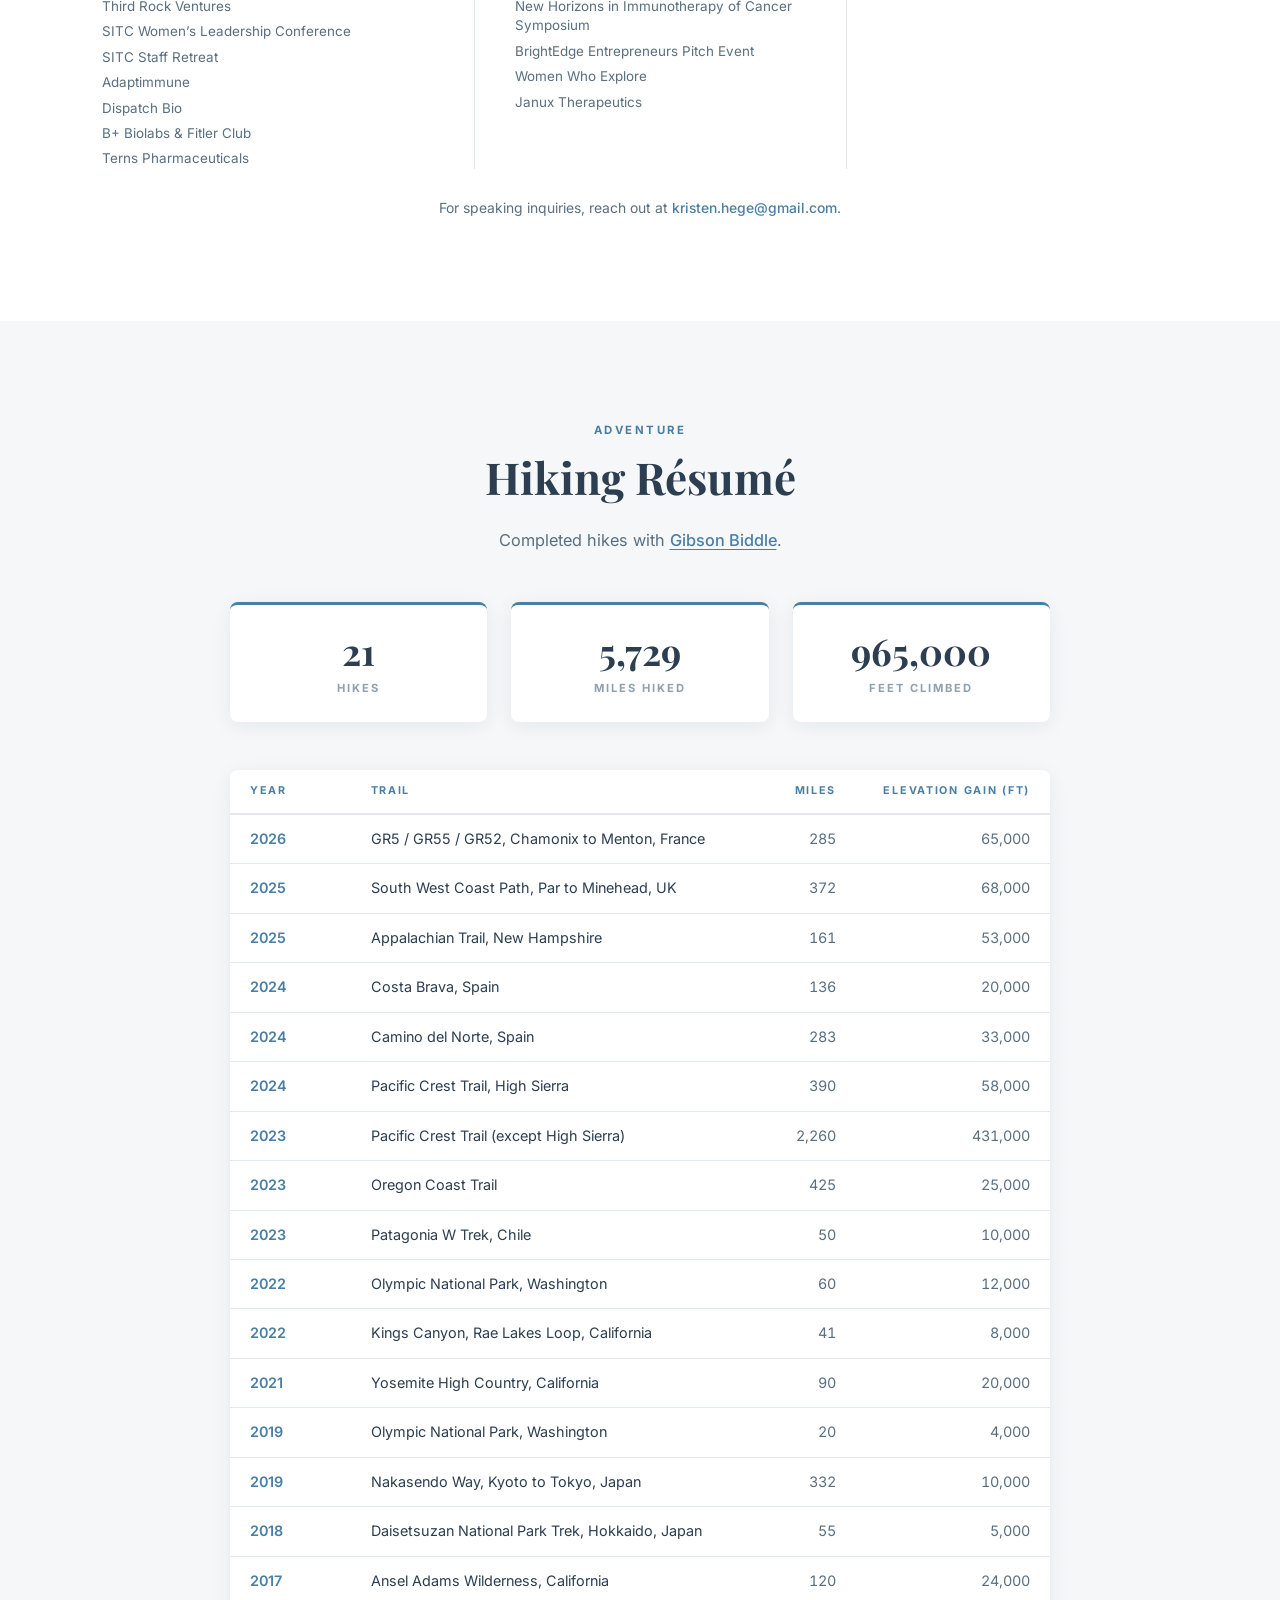
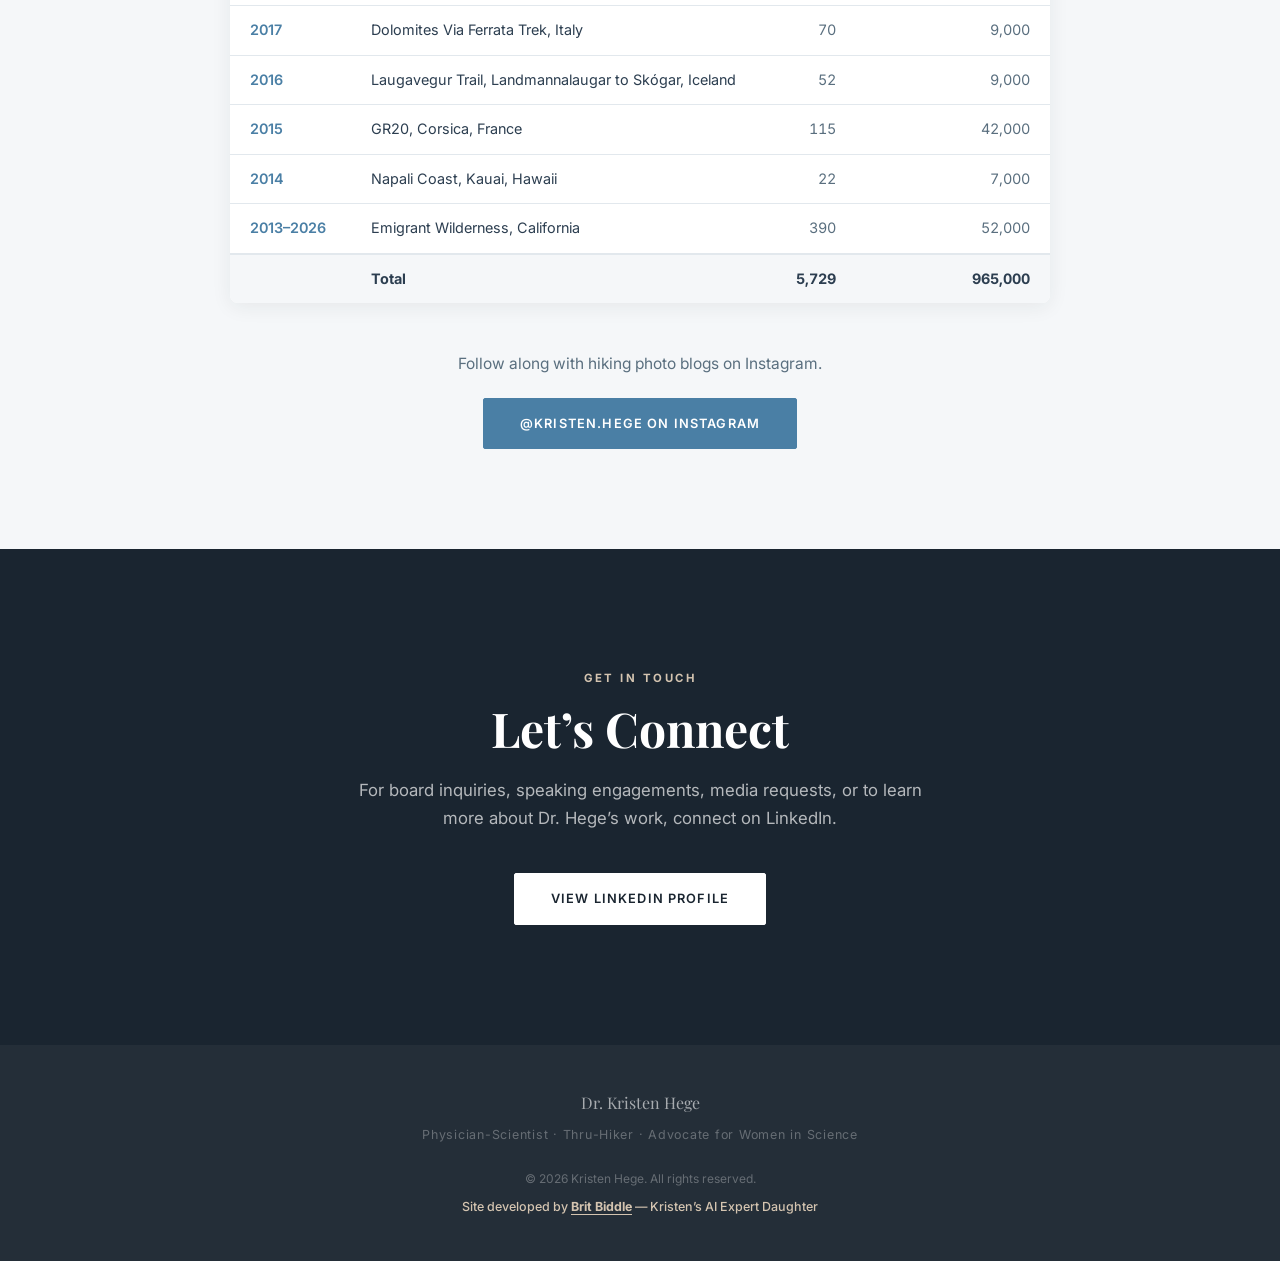
==== commit 66a12bcc: "Add Graphite acquisition year Co-Authored-By: Claude Opus 5.5 <noreply@anthropic.com>" ====
--- a/index.html
+++ b/index.html
@@ -101,7 +101,7 @@
           <p class="section-label">About</p>
           <h2 class="section-title">A Life at the Intersection of Science and Adventure</h2>
           <div class="about-text">
-            <p>Dr. Hege is a highly regarded physician-scientist with 30 years of experience in biopharma drug development and academic clinical medicine. She currently serves on the Board of Directors of EvolveImmune and KSQ Therapeutics, and formerly held Director roles at Kelonia (acquired 2026), Mersana (acquired 2026), Adaptimmune (acquired 2025), Arcus (stepped down following BMS acquisition of Celgene) and Graphite.</p>
+            <p>Dr. Hege is a highly regarded physician-scientist with 30 years of experience in biopharma drug development and academic clinical medicine. She currently serves on the Board of Directors of EvolveImmune and KSQ Therapeutics, and formerly held Director roles at Kelonia (acquired 2026), Mersana (acquired 2026), Adaptimmune (acquired 2025), Arcus (stepped down following BMS acquisition of Celgene) and Graphite (acquired 2023).</p>
             <p>In addition, she serves as co-chair of the Biotech Committee, Spring Scientific Summit, and Women in Cancer Immunotherapy Network for the Society for the Immunotherapy of Cancer (SITC), along with advisory roles at cTRL, Moonlight, Dispatch, Neomorph, Kamau, Cartography, Shennon, Avemi, OverT, Waypoint, Moderna, Legend, Infinitopes, Generate, and Merck.</p>
             <p>Dr. Hege retired from her executive role at Bristol Myers Squibb in 2023 to pursue her lifelong dream of thru-hiking the 2,650-mile Pacific Crest Trail. In her BMS role as SVP Early Clinical Development, Hematology, Oncology &amp; Cell Therapy, she was responsible for advancing a pipeline of small molecules, biologics, and cell therapies from first-in-human studies through clinical proof-of-concept. While there she led the 2Seventybio (formerly bluebird)-partnered BCMA CAR-T cell program (Abecma) in multiple myeloma from inception through FDA approval.</p>
             <p>Prior to BMS she held a similar role at Celgene as well as executive R&amp;D roles in biotech at Cell Genesys, Cellerant, and Theraclone. In addition, Dr. Hege spent nearly three decades as part-time clinical faculty in hematology at the University of California, San Francisco (UCSF), most recently as Clinical Professor of Medicine.</p>
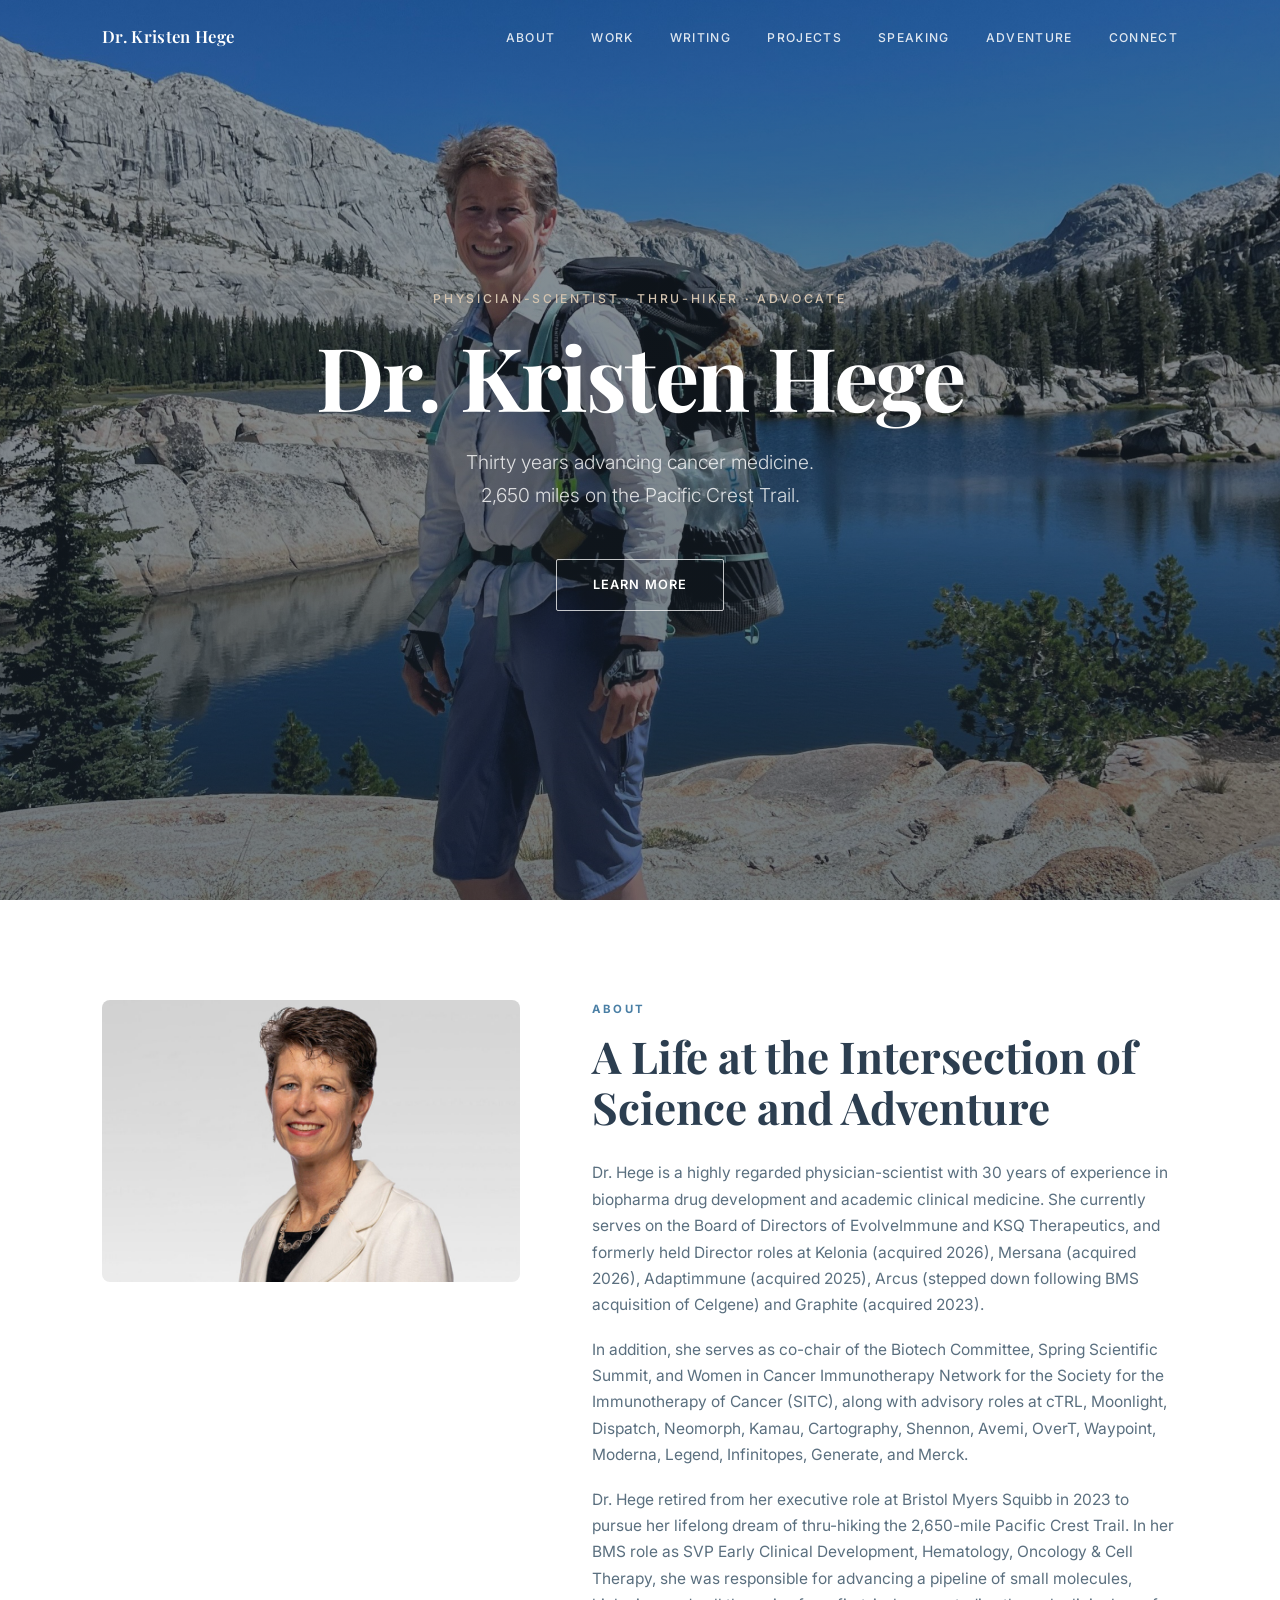
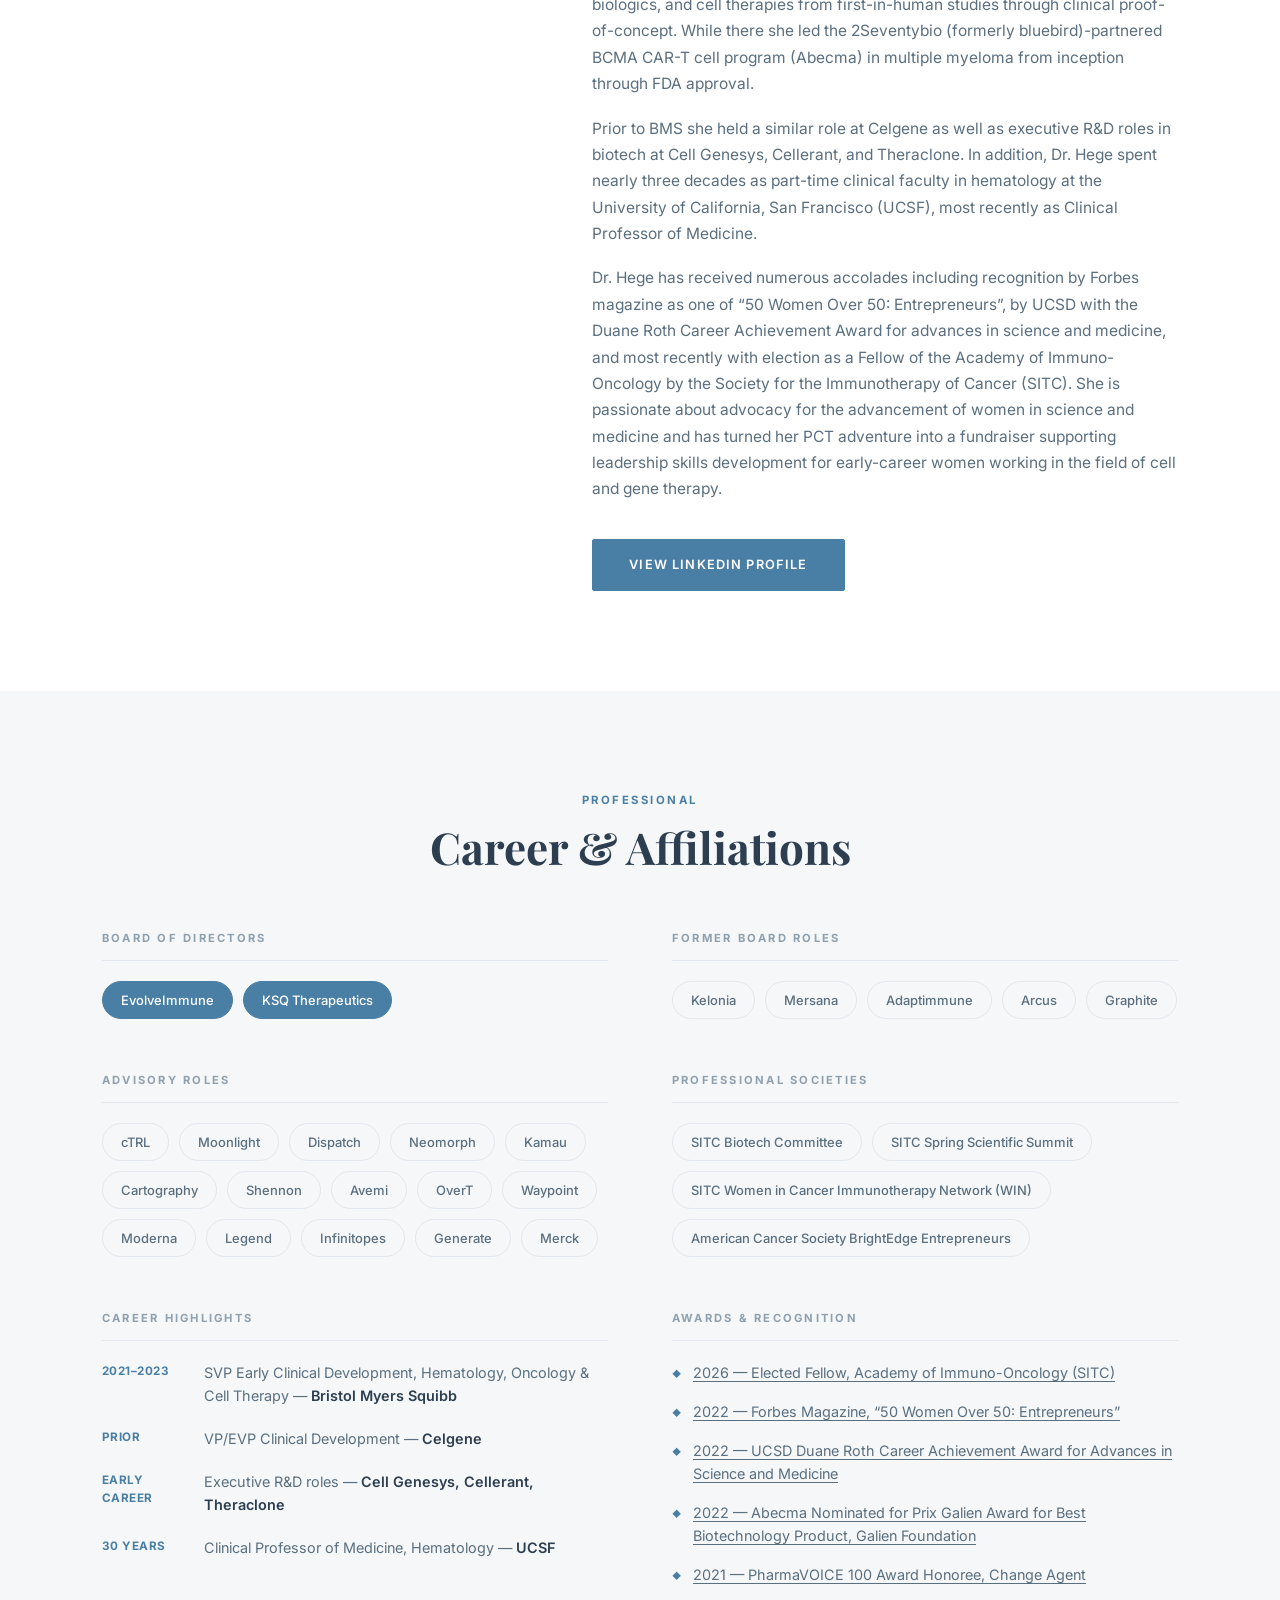
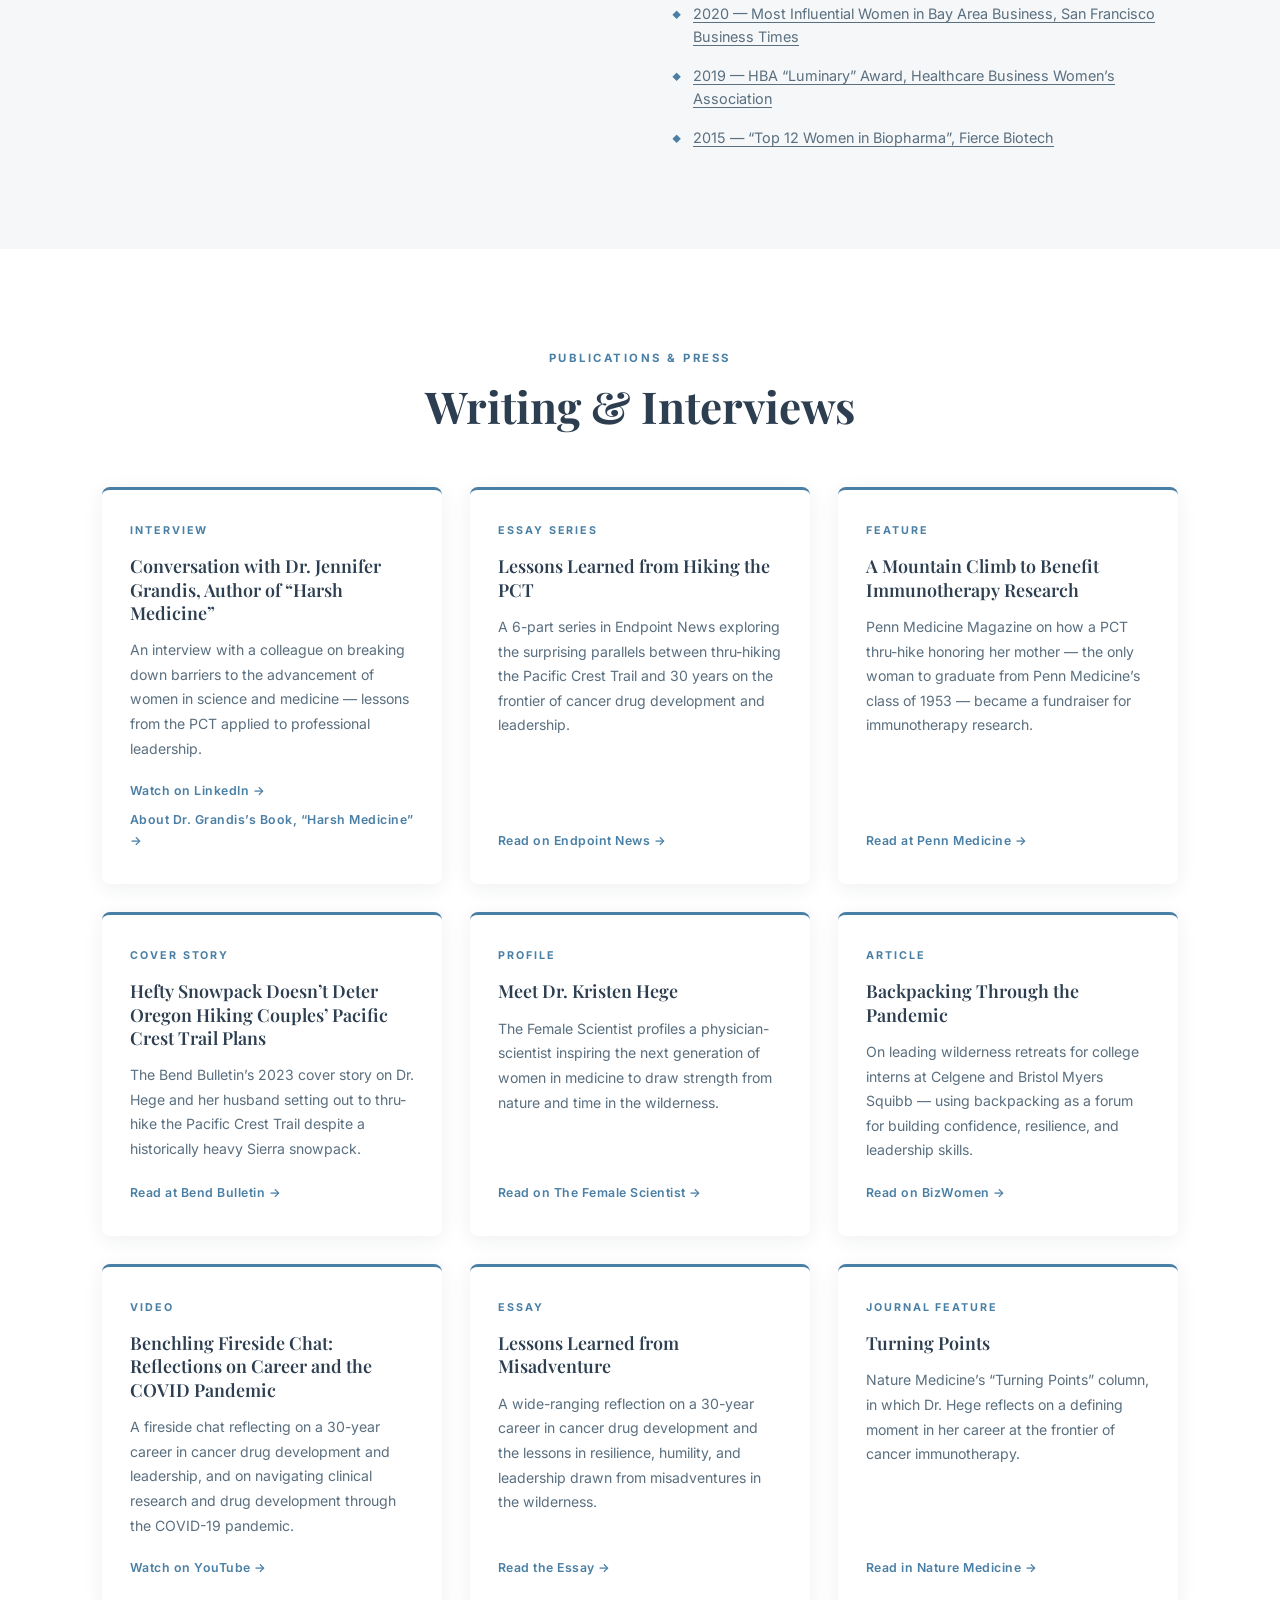
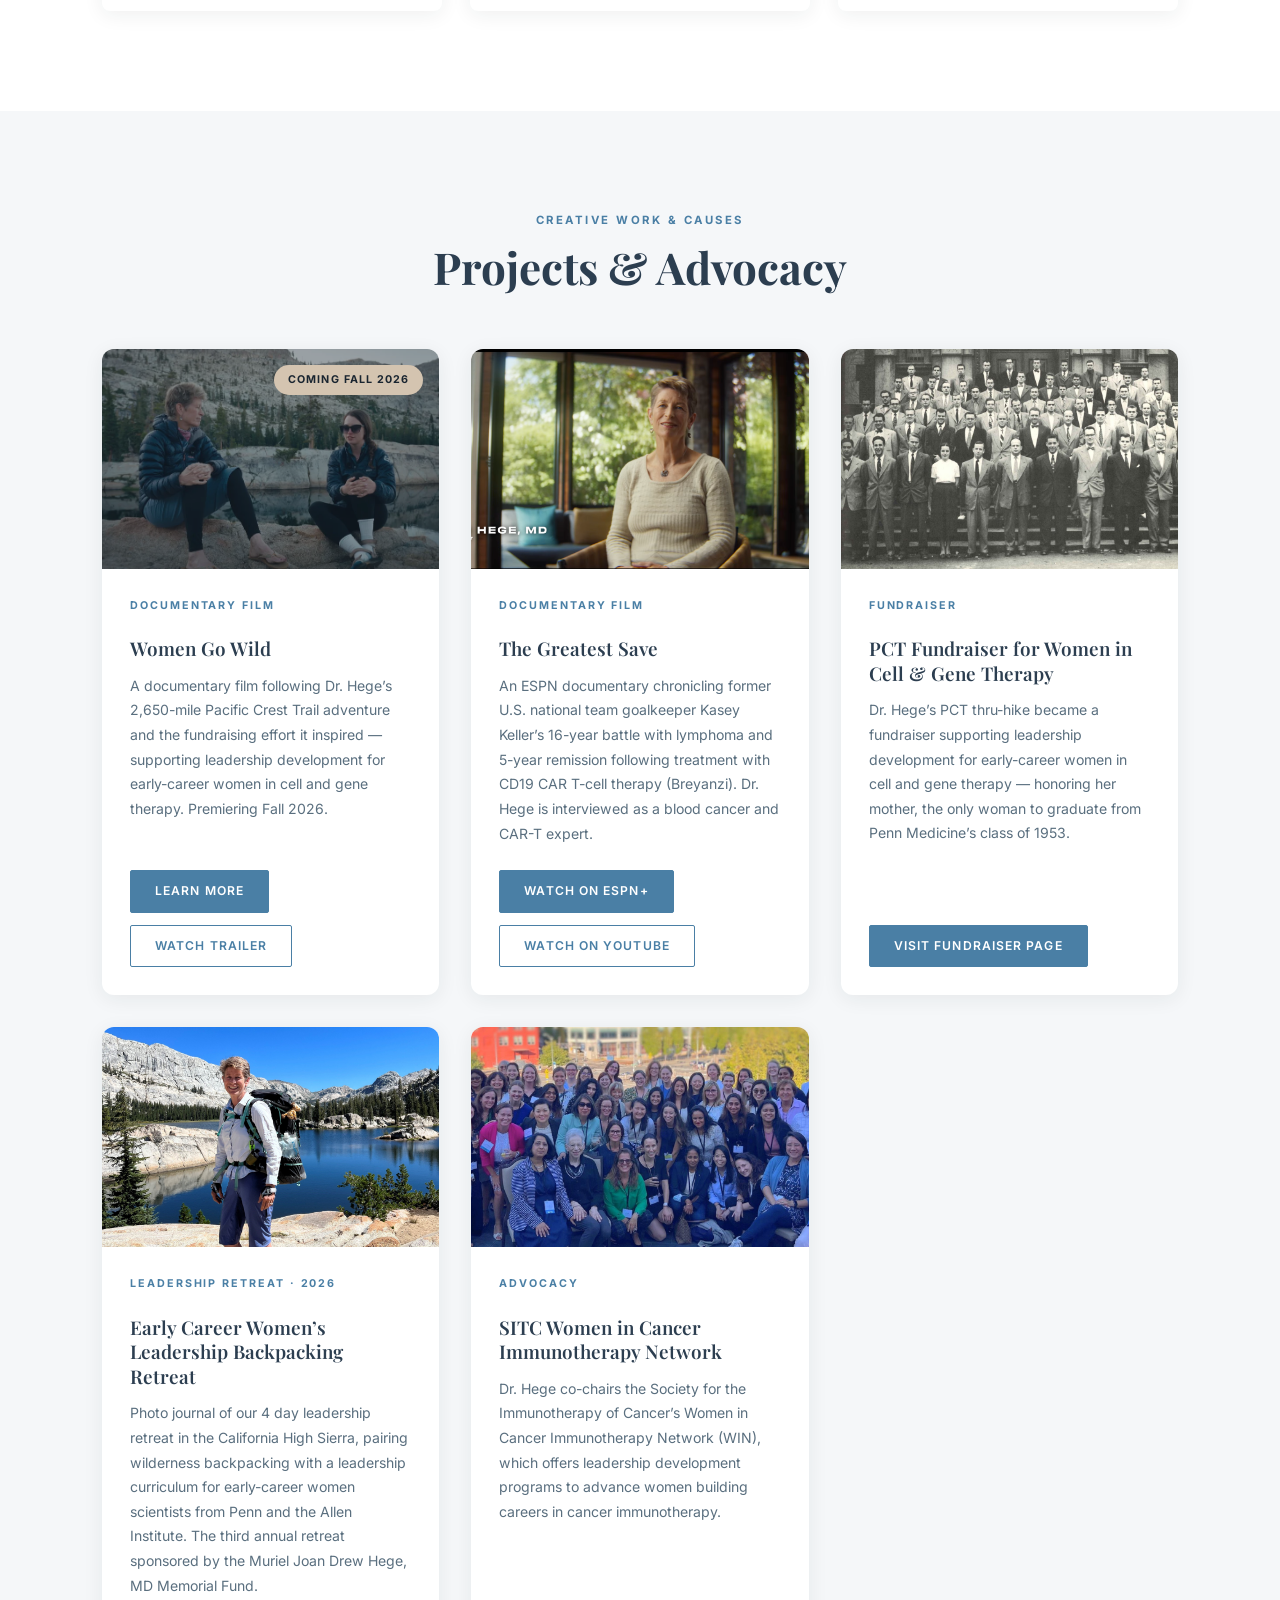
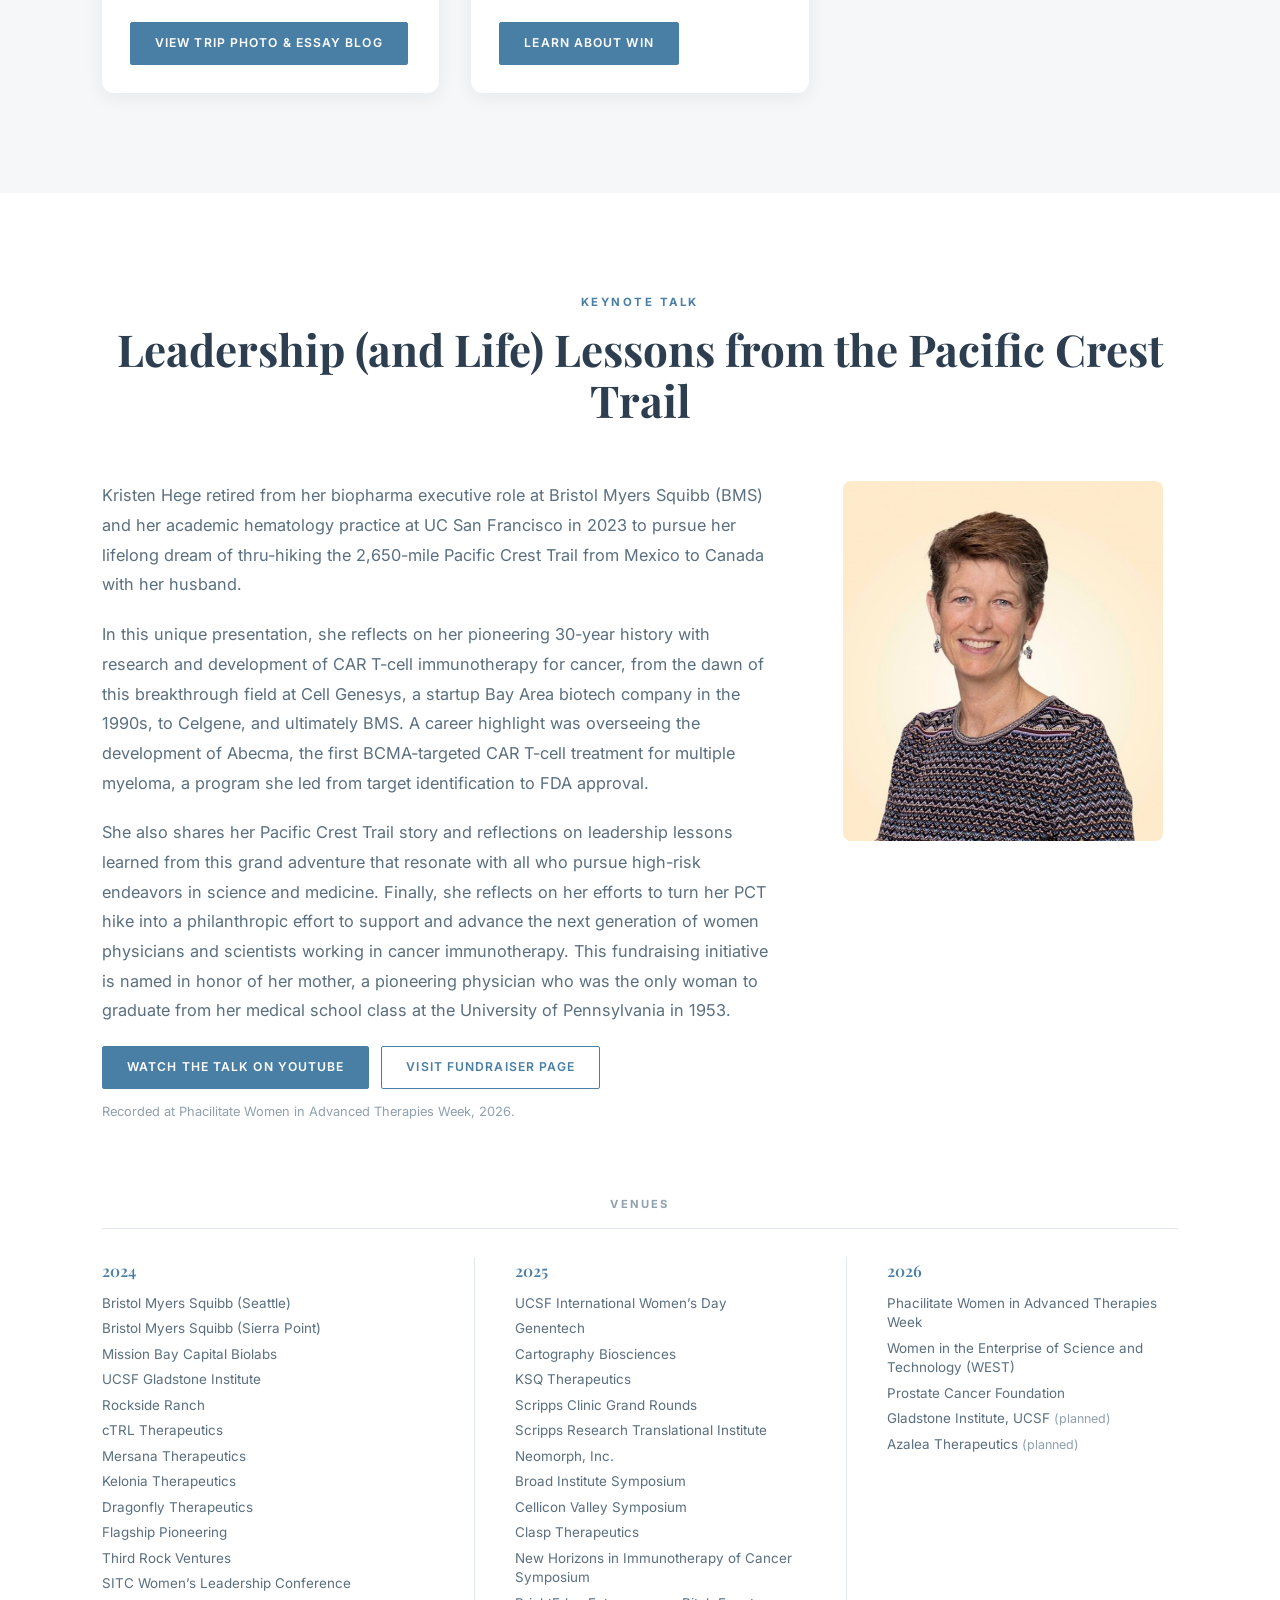
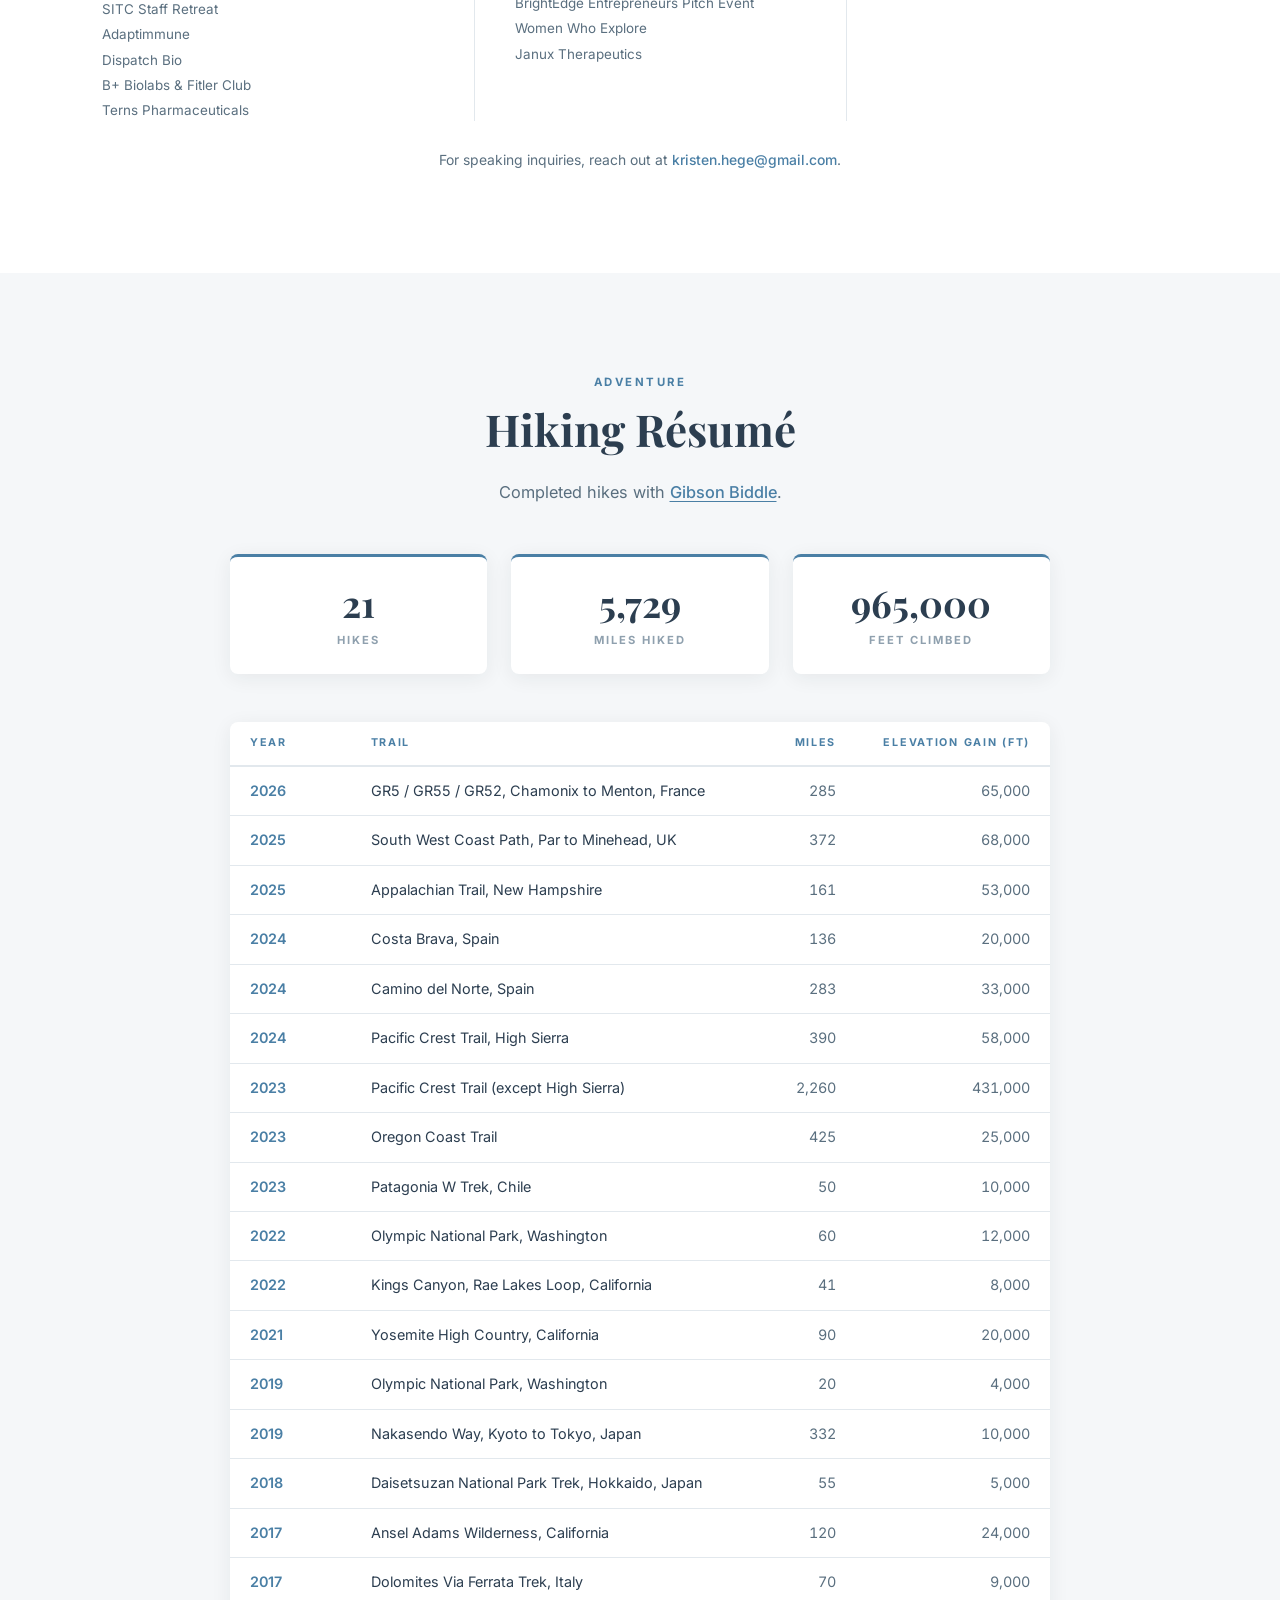
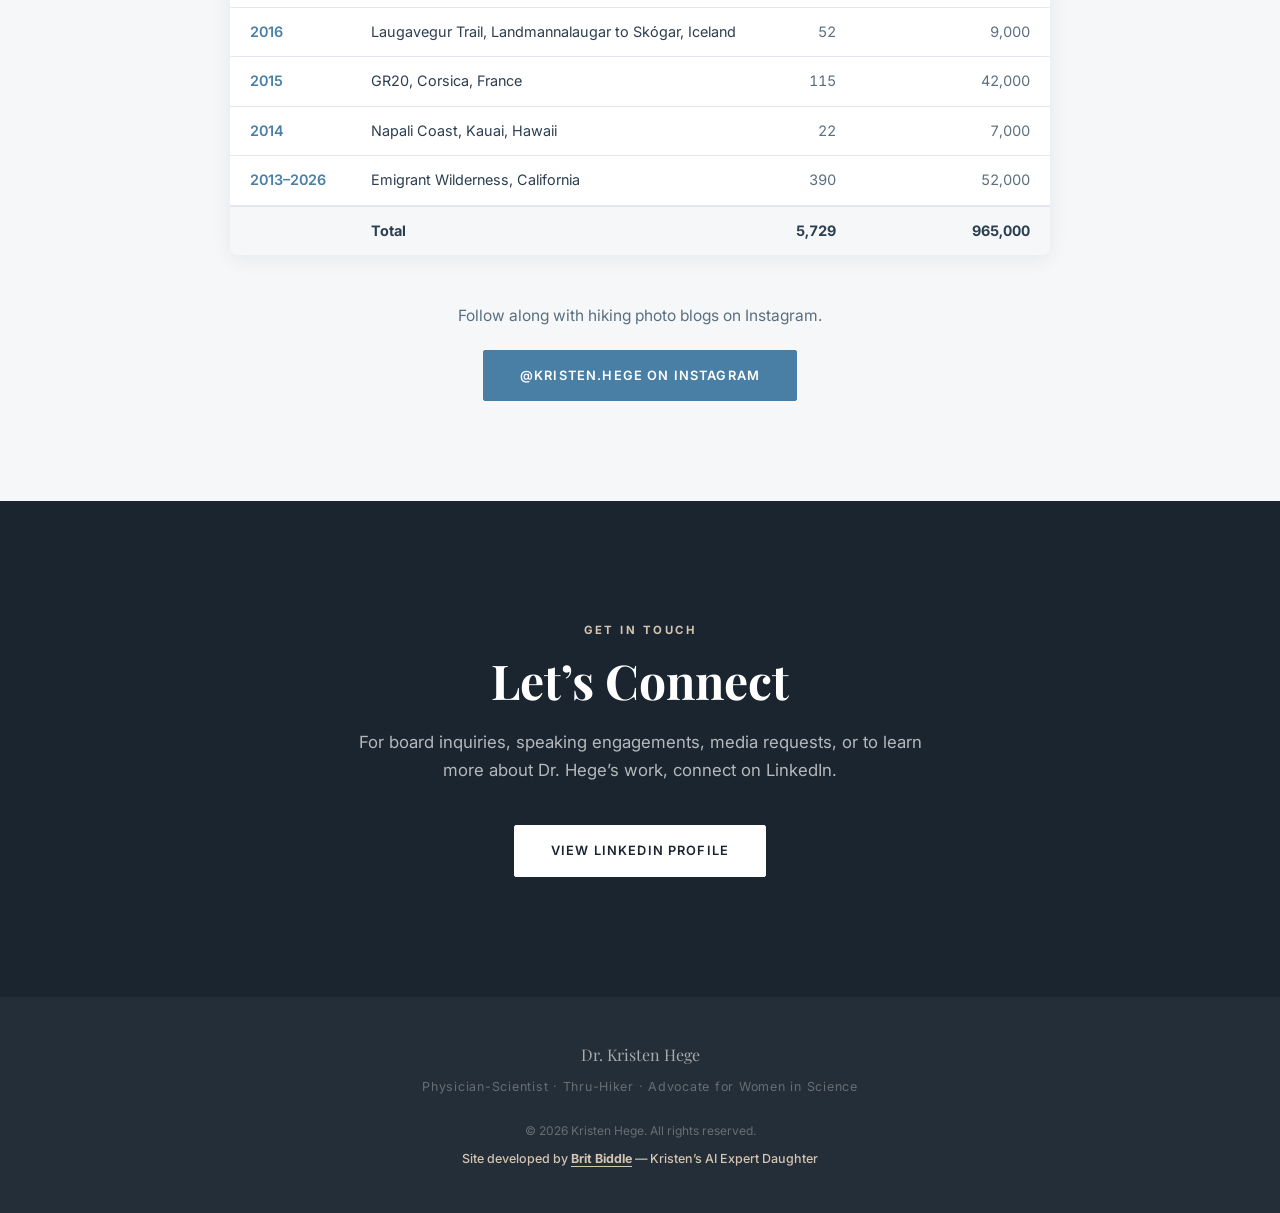
==== commit 044bc44c: "Shorten Graphite Bio label to Graphite Co-Authored-By: Claude Opus 5.5 <noreply@anthropic.com>" ====
--- a/index.html
+++ b/index.html
@@ -135,7 +135,7 @@
             <a class="pill" href="https://www.linkedin.com/company/mersana-therapeutics/" target="_blank" rel="noopener">Mersana</a>
             <a class="pill" href="https://www.adaptimmune.com/" target="_blank" rel="noopener">Adaptimmune</a>
             <a class="pill" href="https://arcusbio.com/" target="_blank" rel="noopener">Arcus</a>
-            <a class="pill" href="https://www.biospace.com/employer/2232534/graphite-bio" target="_blank" rel="noopener">Graphite Bio</a>
+            <a class="pill" href="https://www.biospace.com/employer/2232534/graphite-bio" target="_blank" rel="noopener">Graphite</a>
           </div>
         </div>
 
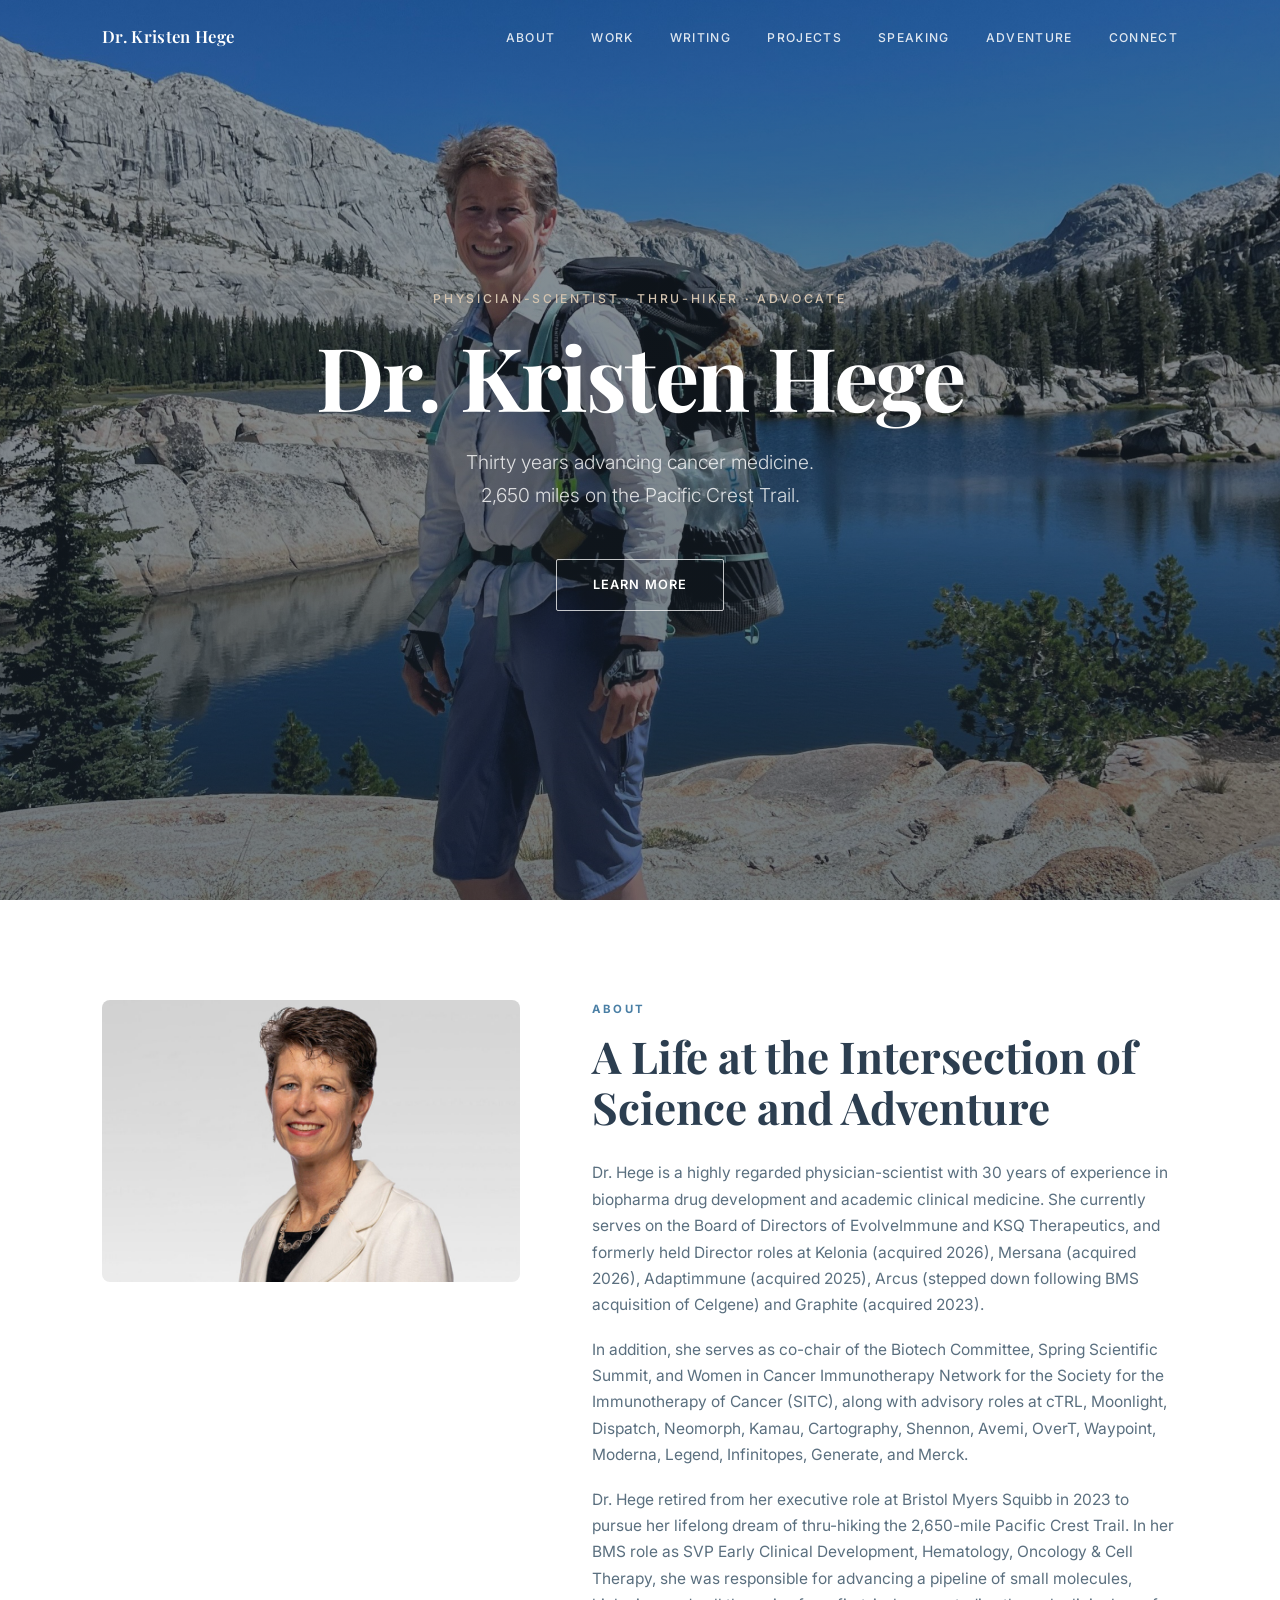
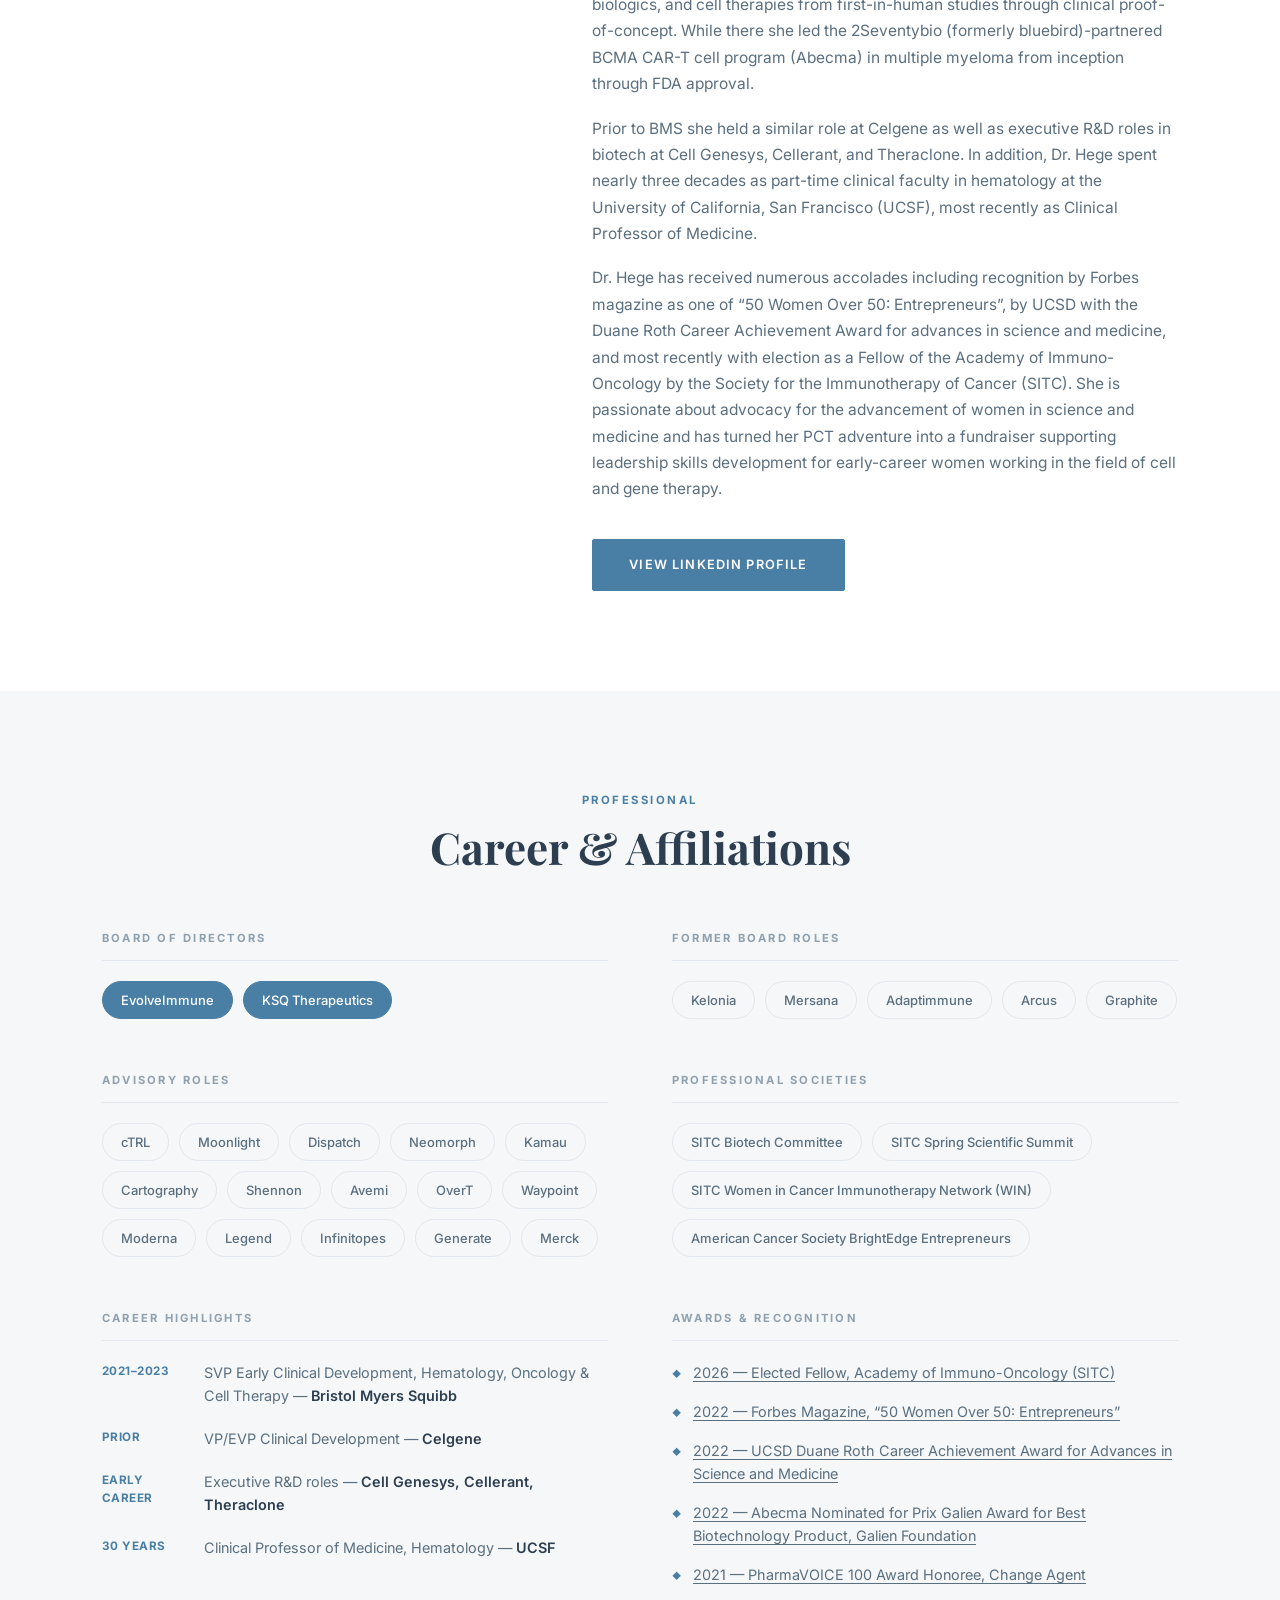
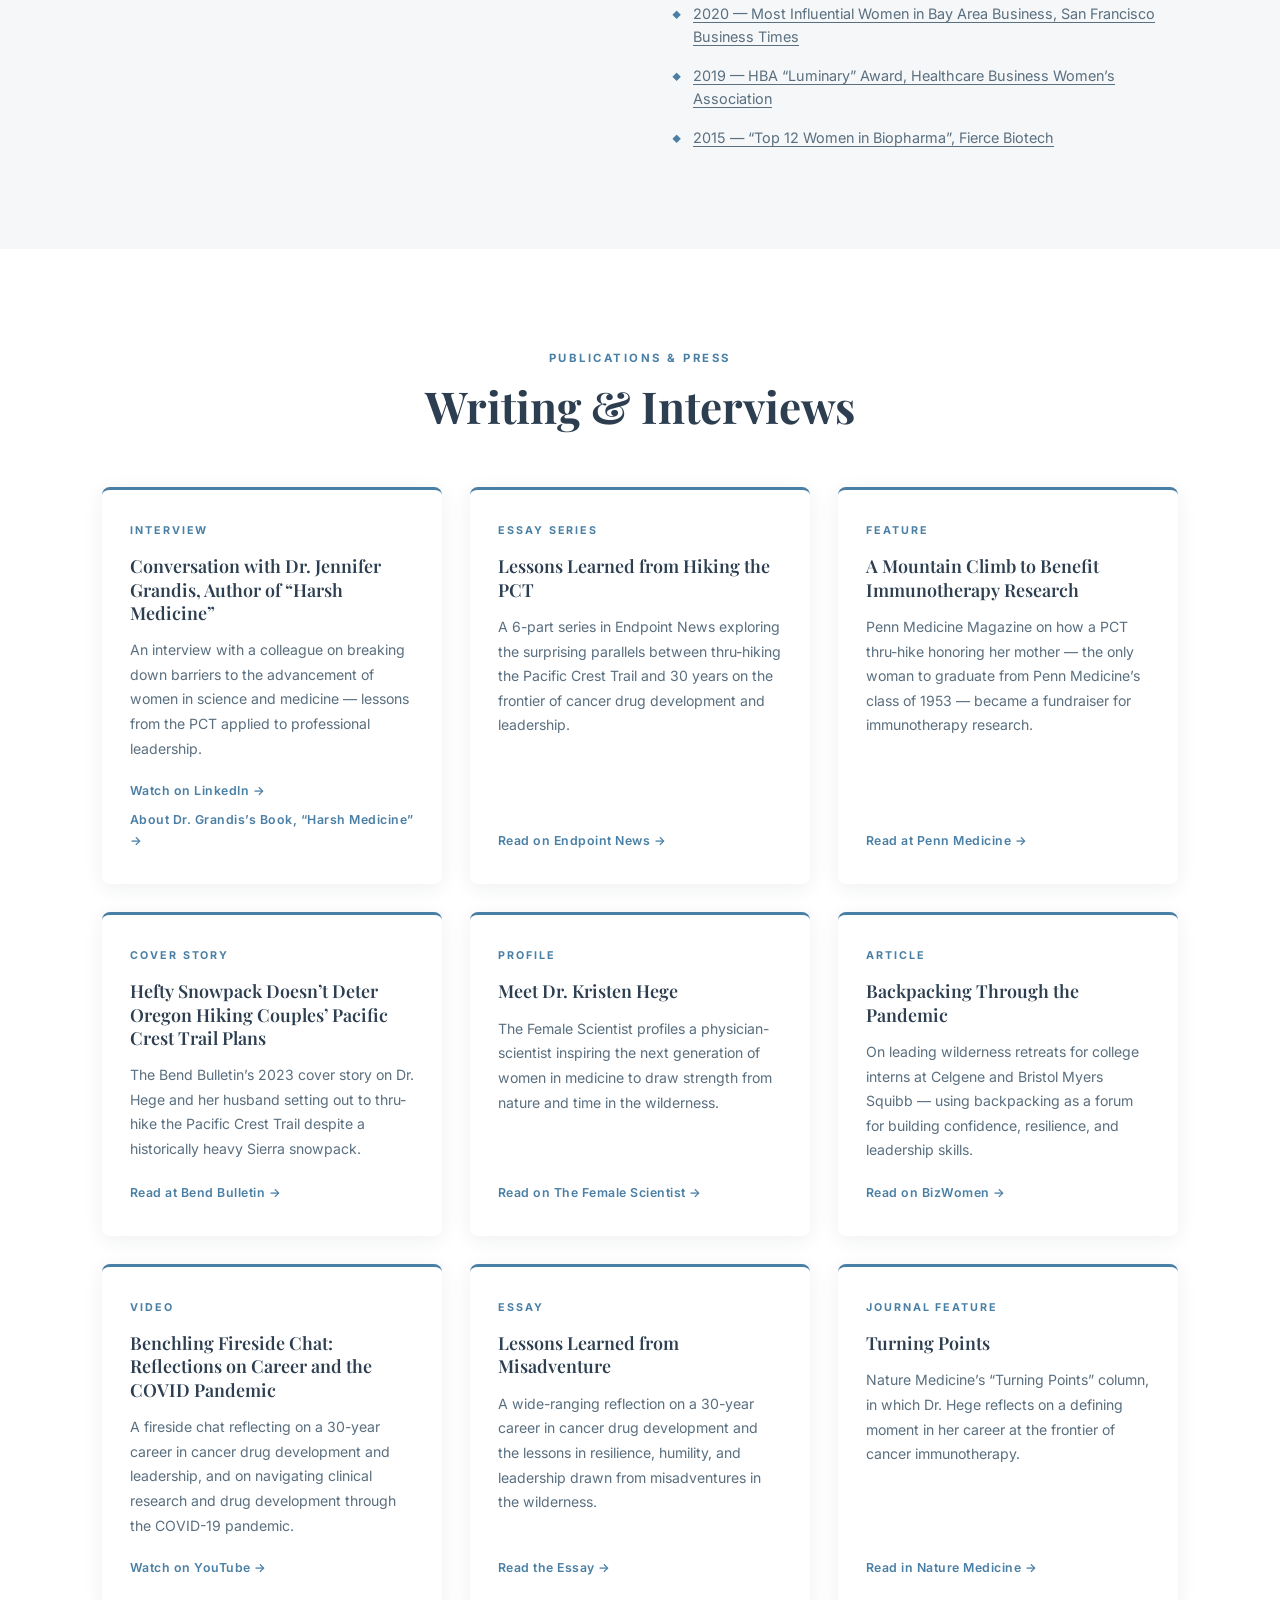
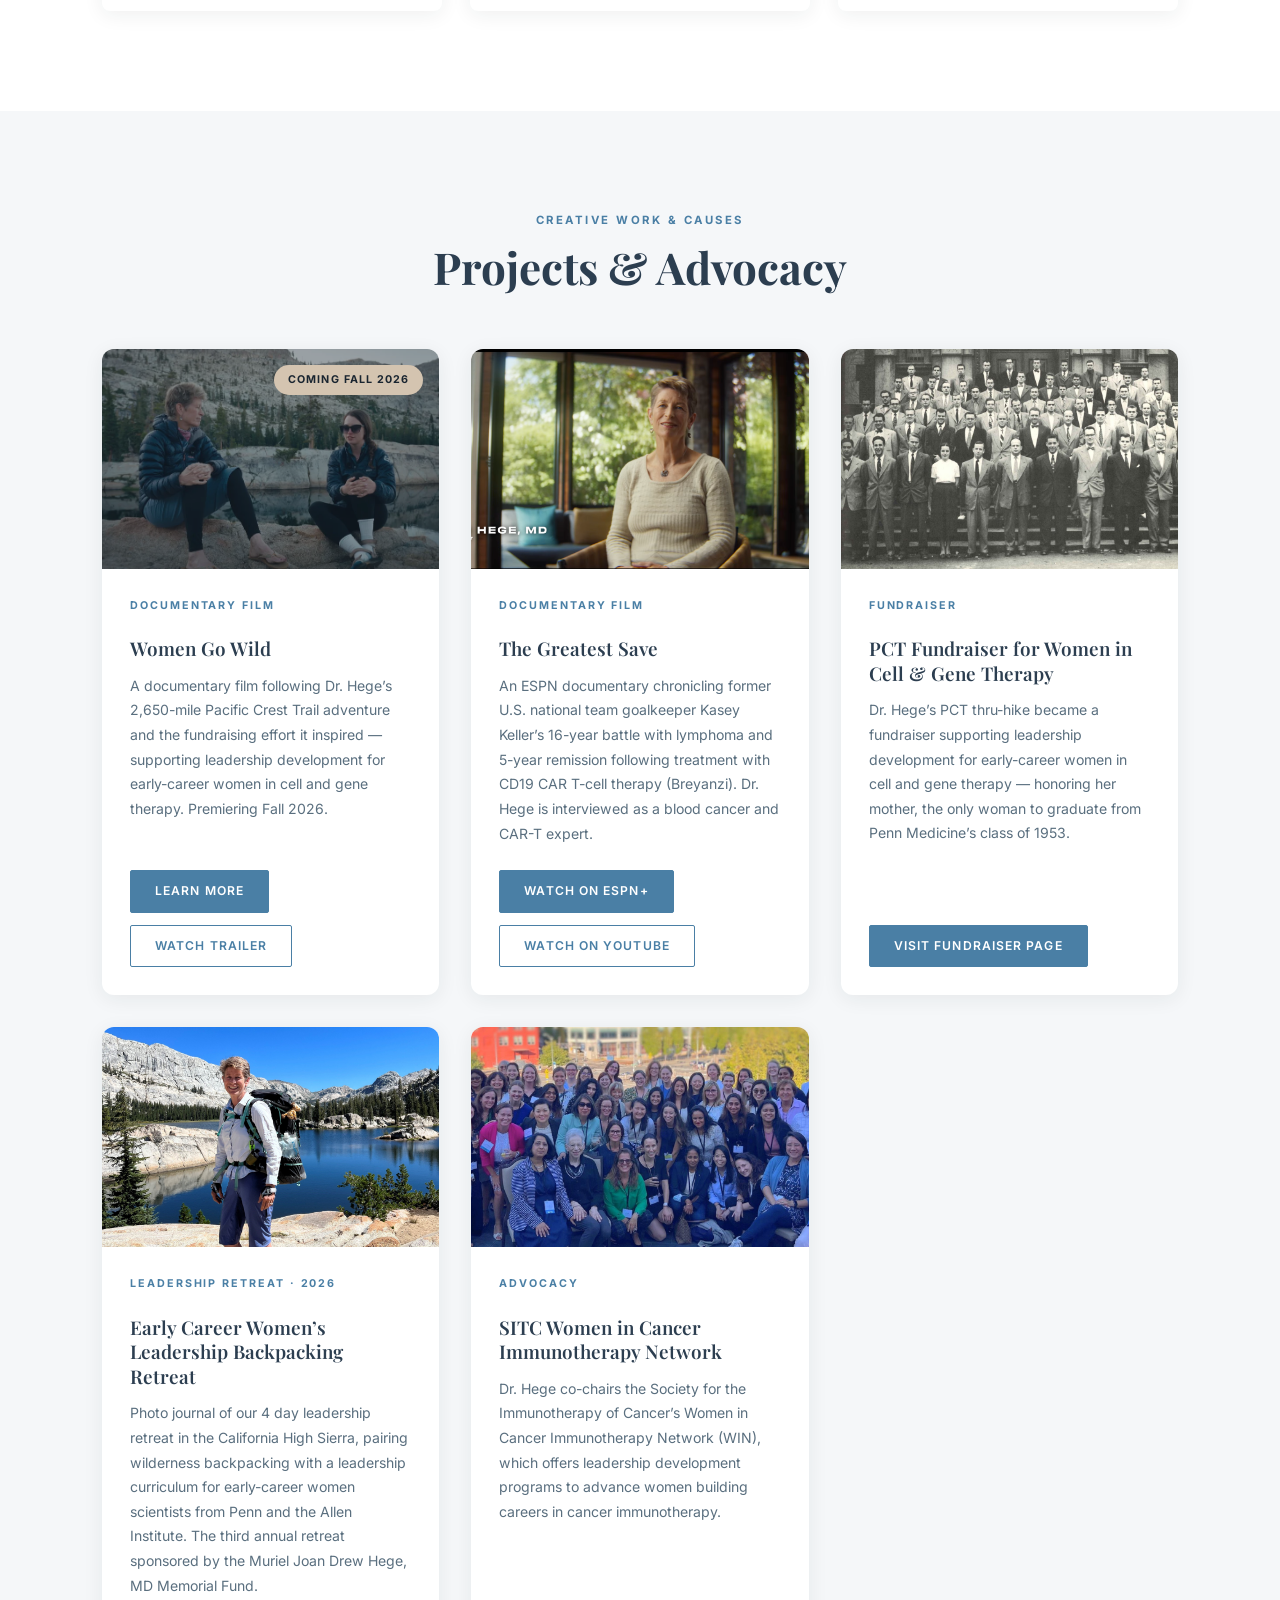
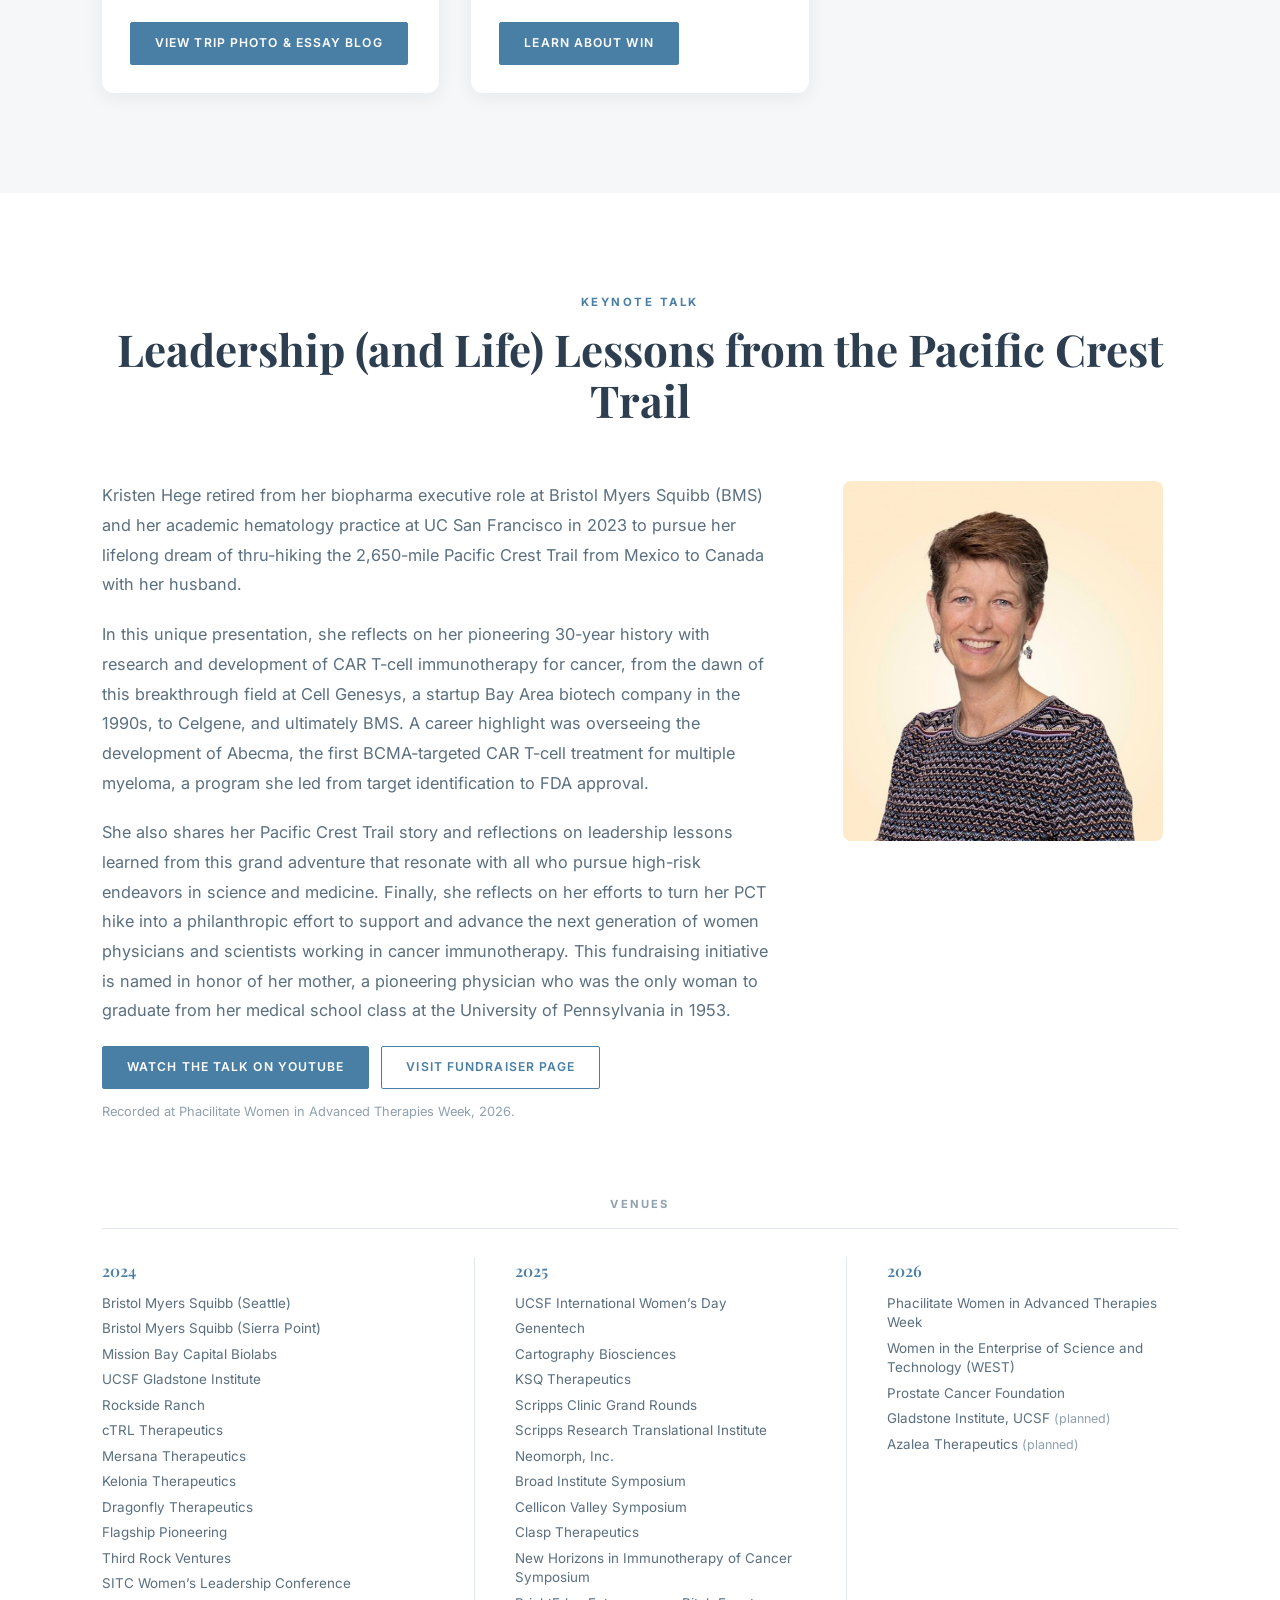
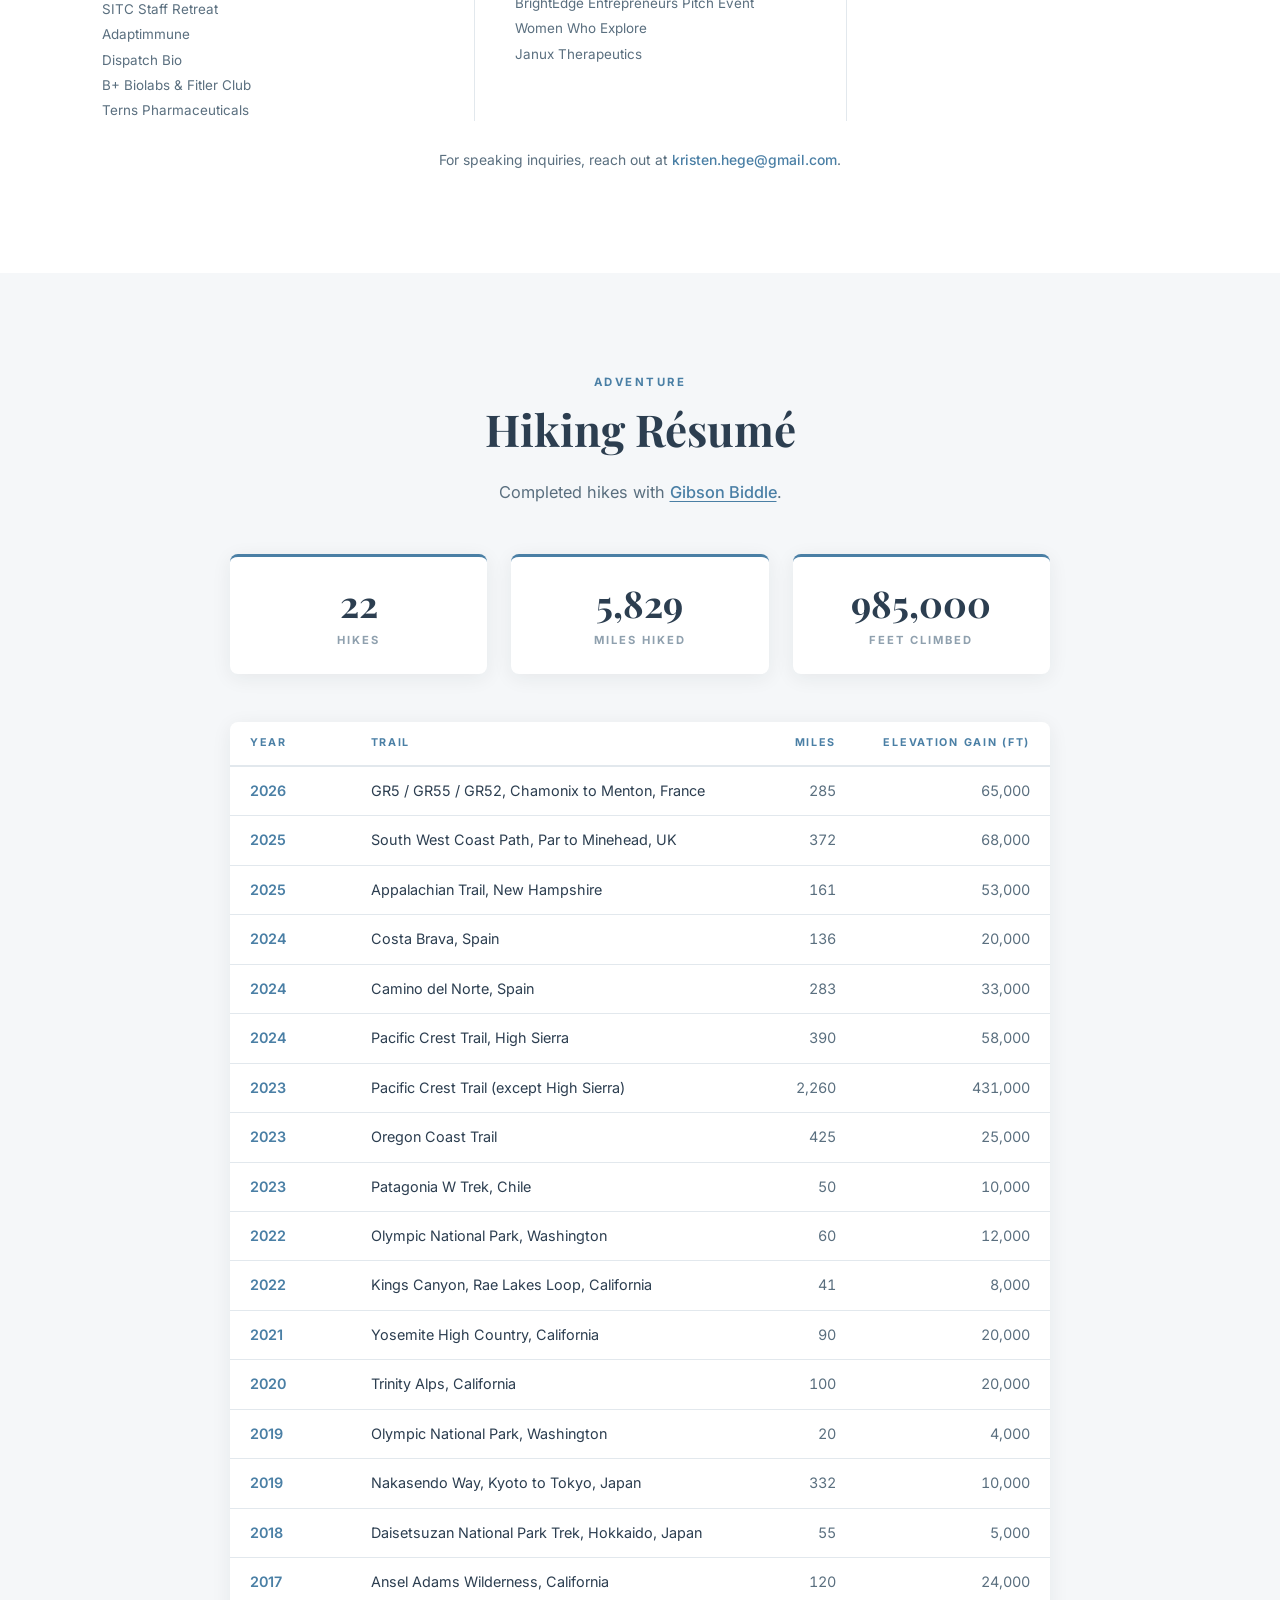
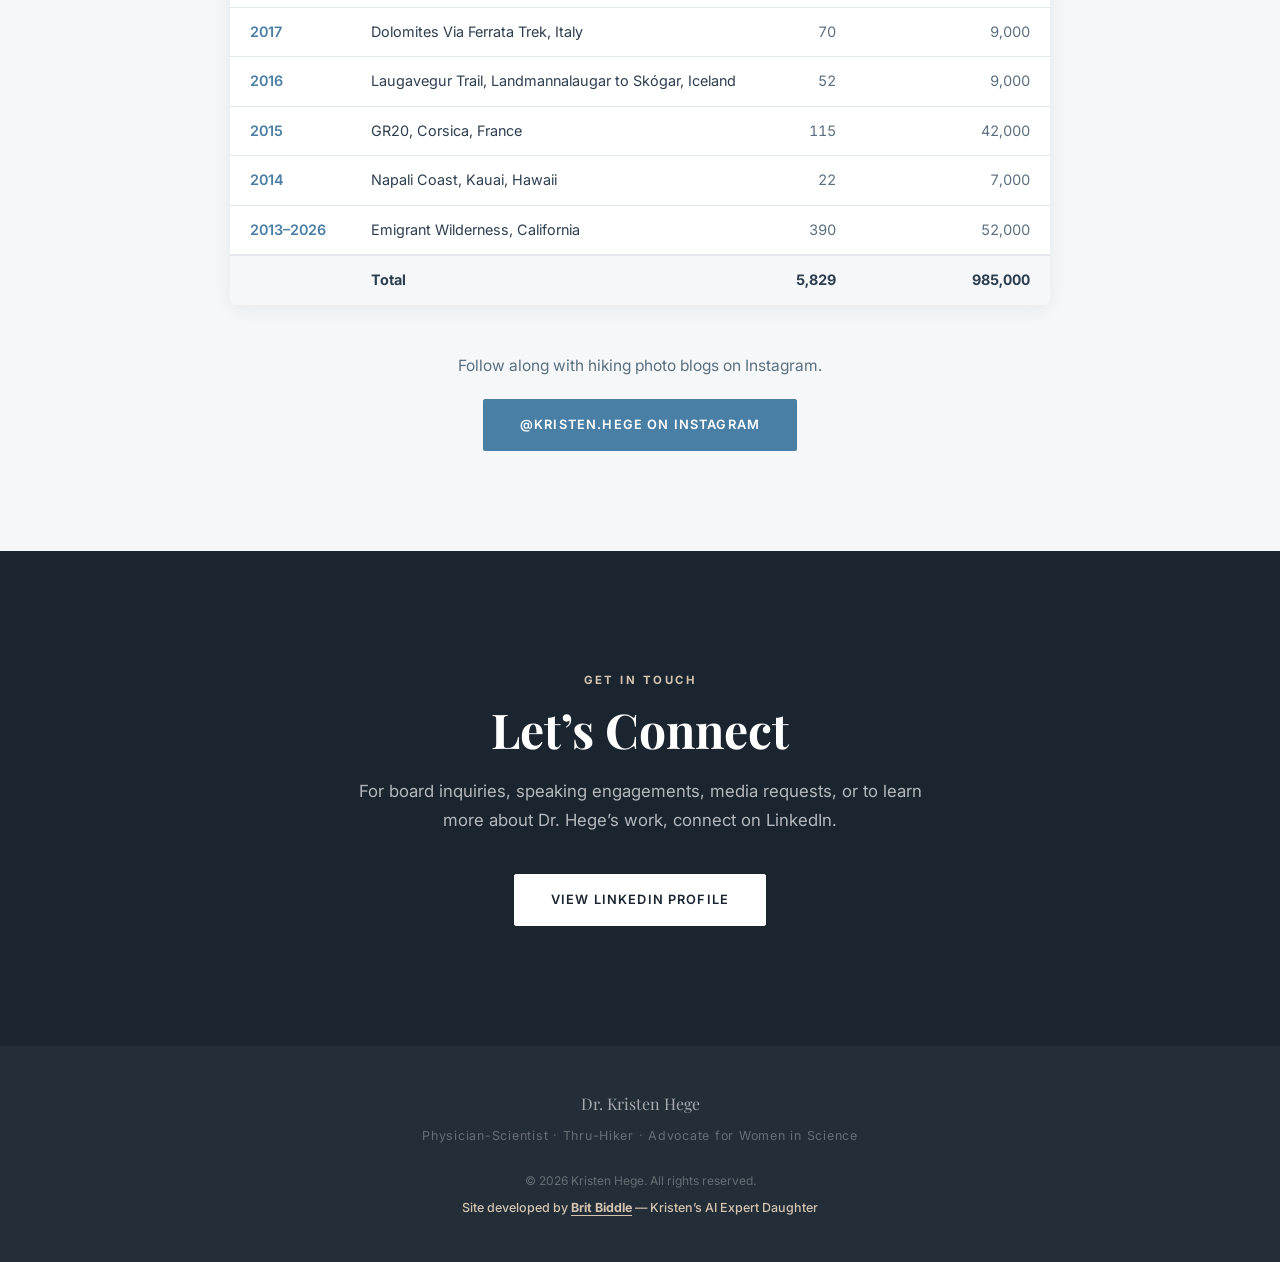
==== commit dd07faea: "Add 2020 Trinity Alps hike and update totals Co-Authored-By: Claude Opus 5.5 <noreply@anthropic.com>" ====
--- a/index.html
+++ b/index.html
@@ -484,15 +484,15 @@
 
       <div class="hike-stats">
         <div class="hike-stat">
-          <span class="hike-stat-value">21</span>
+          <span class="hike-stat-value">22</span>
           <span class="hike-stat-label">Hikes</span>
         </div>
         <div class="hike-stat">
-          <span class="hike-stat-value">5,729</span>
+          <span class="hike-stat-value">5,829</span>
           <span class="hike-stat-label">Miles hiked</span>
         </div>
         <div class="hike-stat">
-          <span class="hike-stat-value">965,000</span>
+          <span class="hike-stat-value">985,000</span>
           <span class="hike-stat-label">Feet climbed</span>
         </div>
       </div>
@@ -521,6 +521,7 @@
             <tr><td>2022</td><td>Olympic National Park, Washington</td><td class="num">60</td><td class="num">12,000</td></tr>
             <tr><td>2022</td><td>Kings Canyon, Rae Lakes Loop, California</td><td class="num">41</td><td class="num">8,000</td></tr>
             <tr><td>2021</td><td>Yosemite High Country, California</td><td class="num">90</td><td class="num">20,000</td></tr>
+            <tr><td>2020</td><td>Trinity Alps, California</td><td class="num">100</td><td class="num">20,000</td></tr>
             <tr><td>2019</td><td>Olympic National Park, Washington</td><td class="num">20</td><td class="num">4,000</td></tr>
             <tr><td>2019</td><td>Nakasendo Way, Kyoto to Tokyo, Japan</td><td class="num">332</td><td class="num">10,000</td></tr>
             <tr><td>2018</td><td>Daisetsuzan National Park Trek, Hokkaido, Japan</td><td class="num">55</td><td class="num">5,000</td></tr>
@@ -532,7 +533,7 @@
             <tr><td>2013&ndash;2026</td><td>Emigrant Wilderness, California</td><td class="num">390</td><td class="num">52,000</td></tr>
           </tbody>
           <tfoot>
-            <tr><td></td><td>Total</td><td class="num">5,729</td><td class="num">965,000</td></tr>
+            <tr><td></td><td>Total</td><td class="num">5,829</td><td class="num">985,000</td></tr>
           </tfoot>
         </table>
       </div>
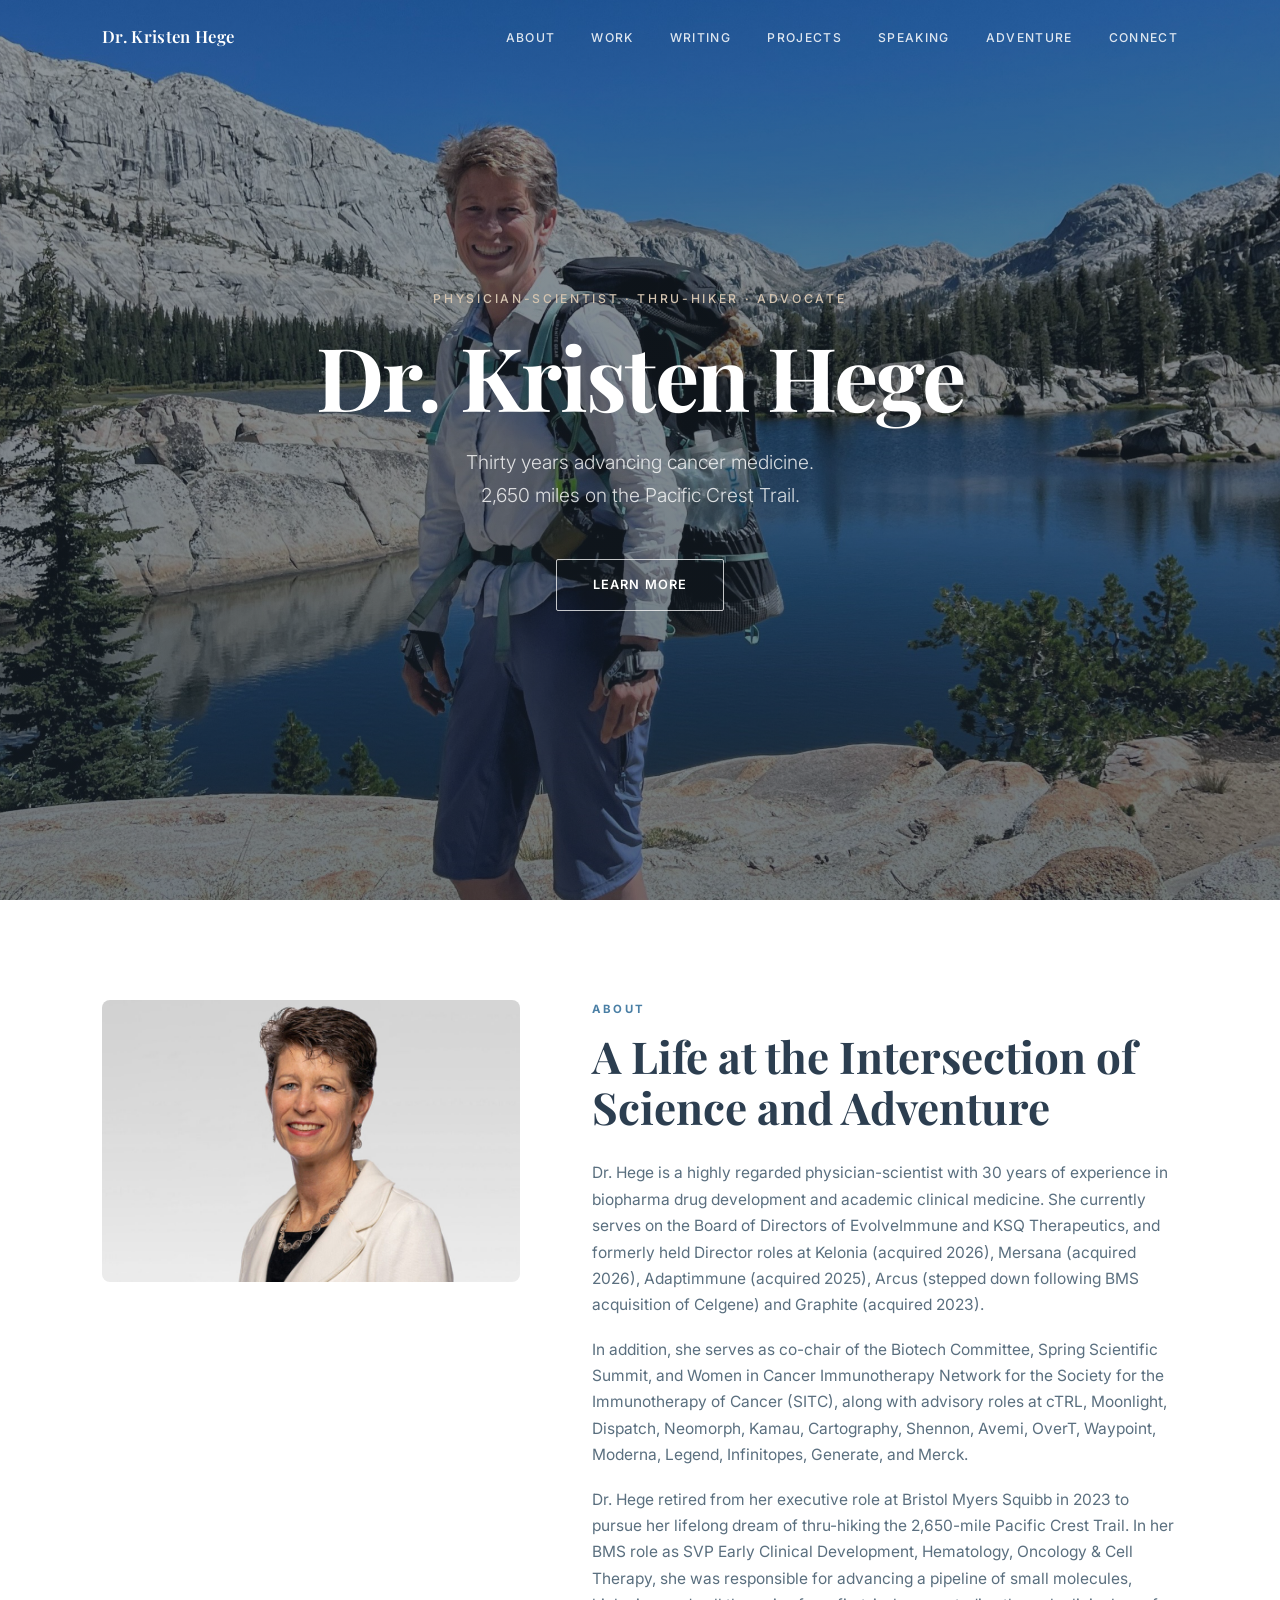
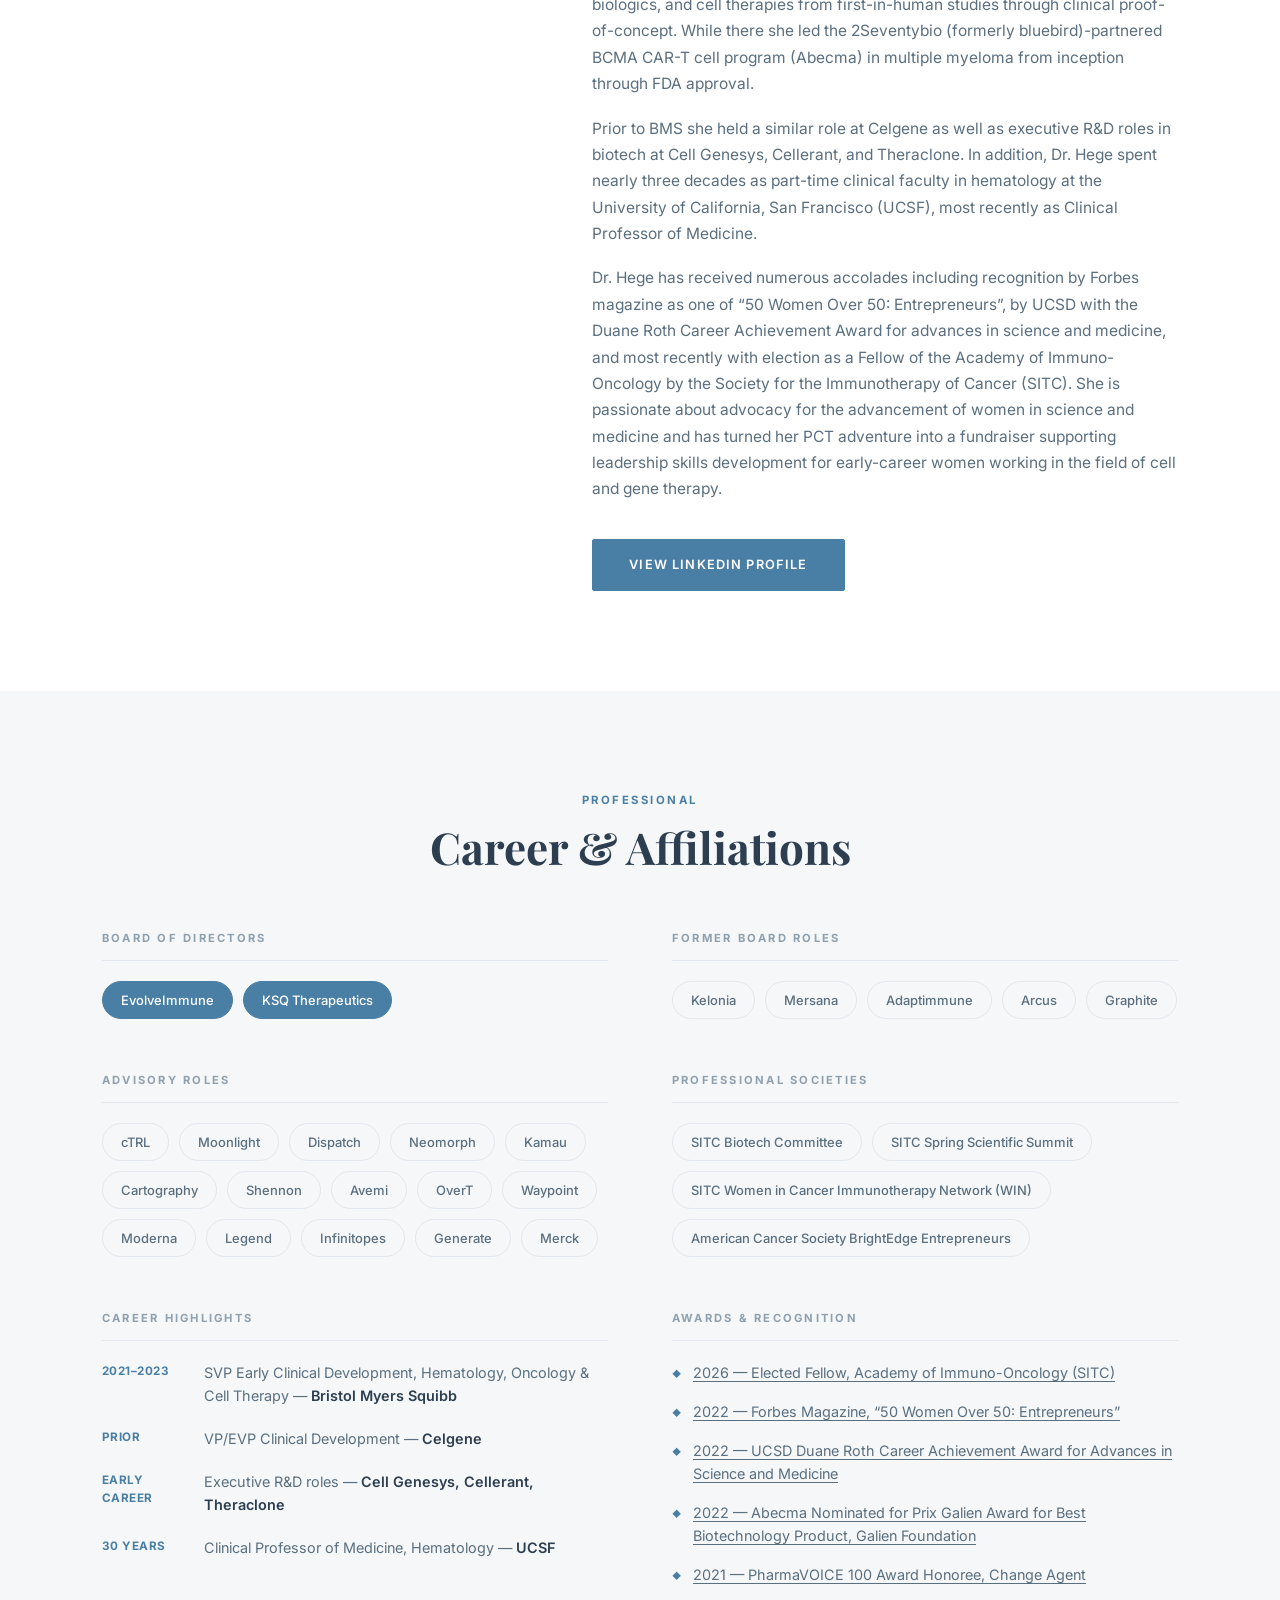
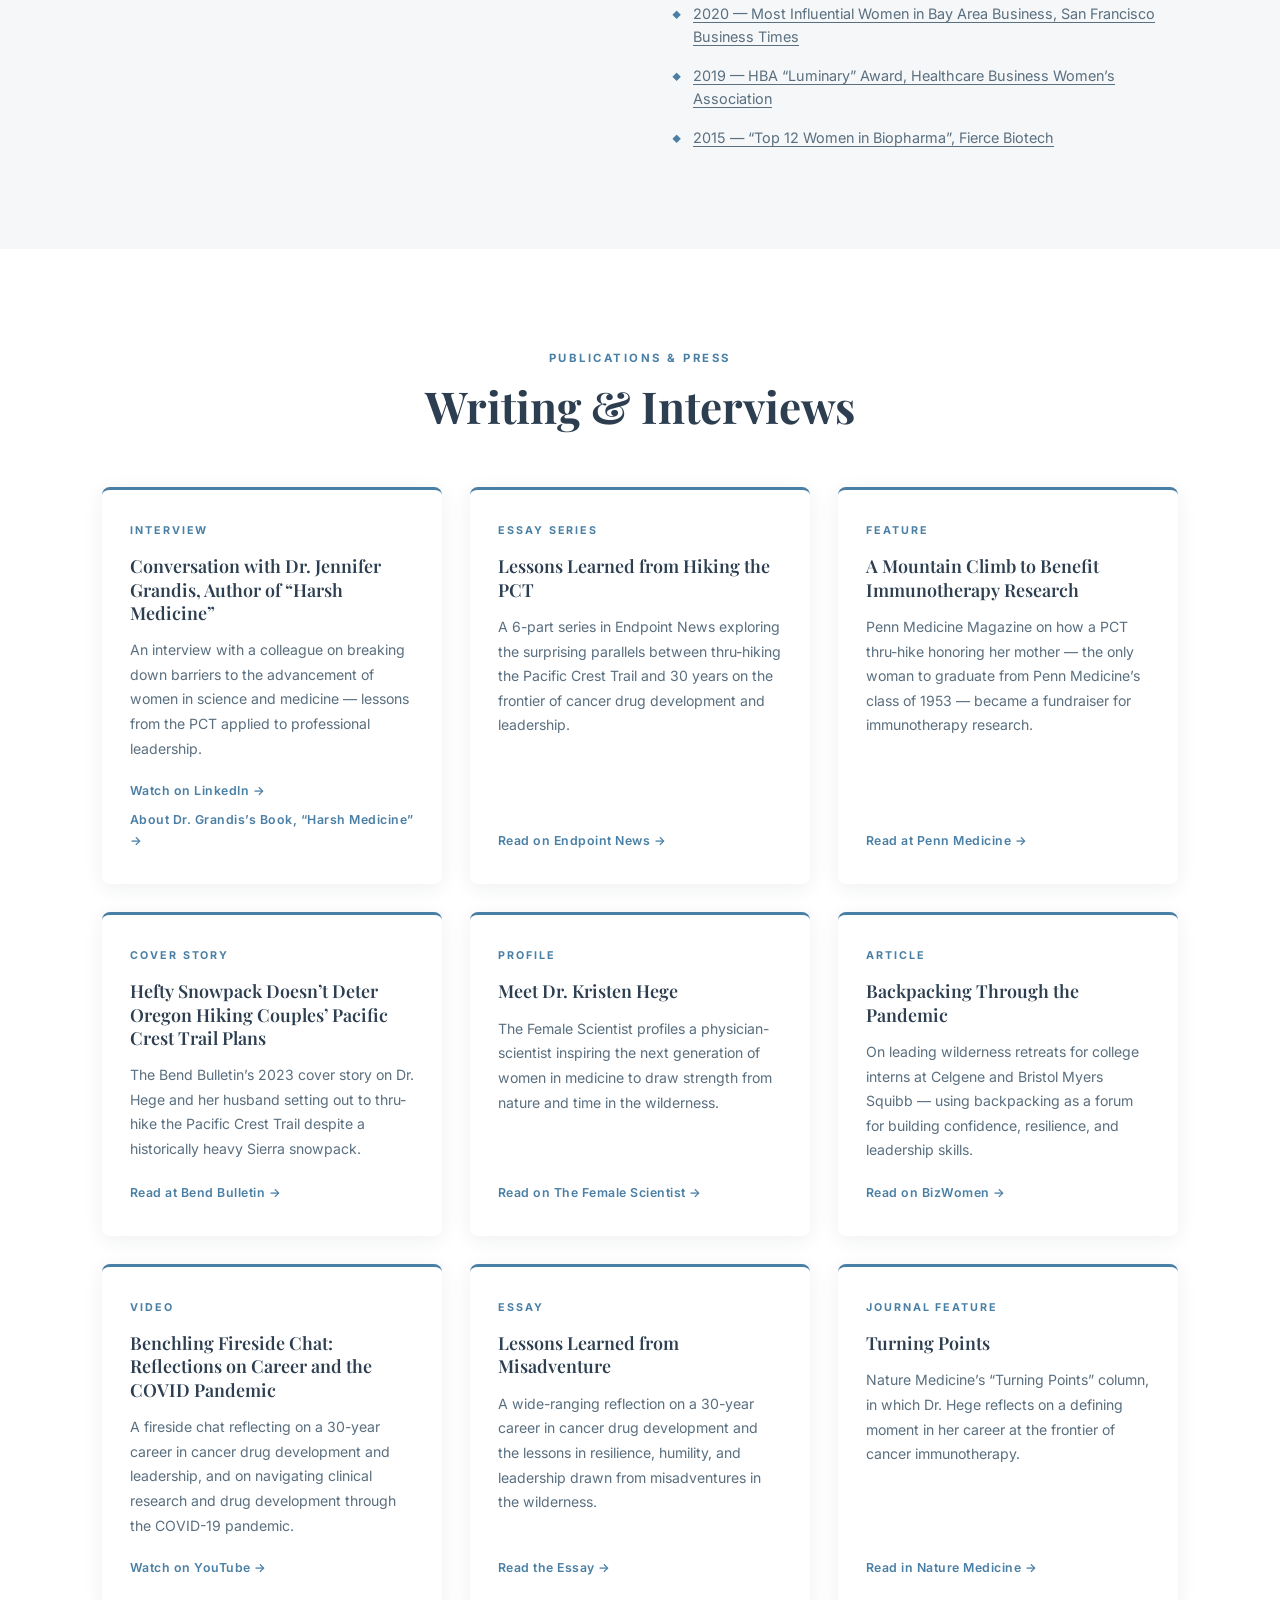
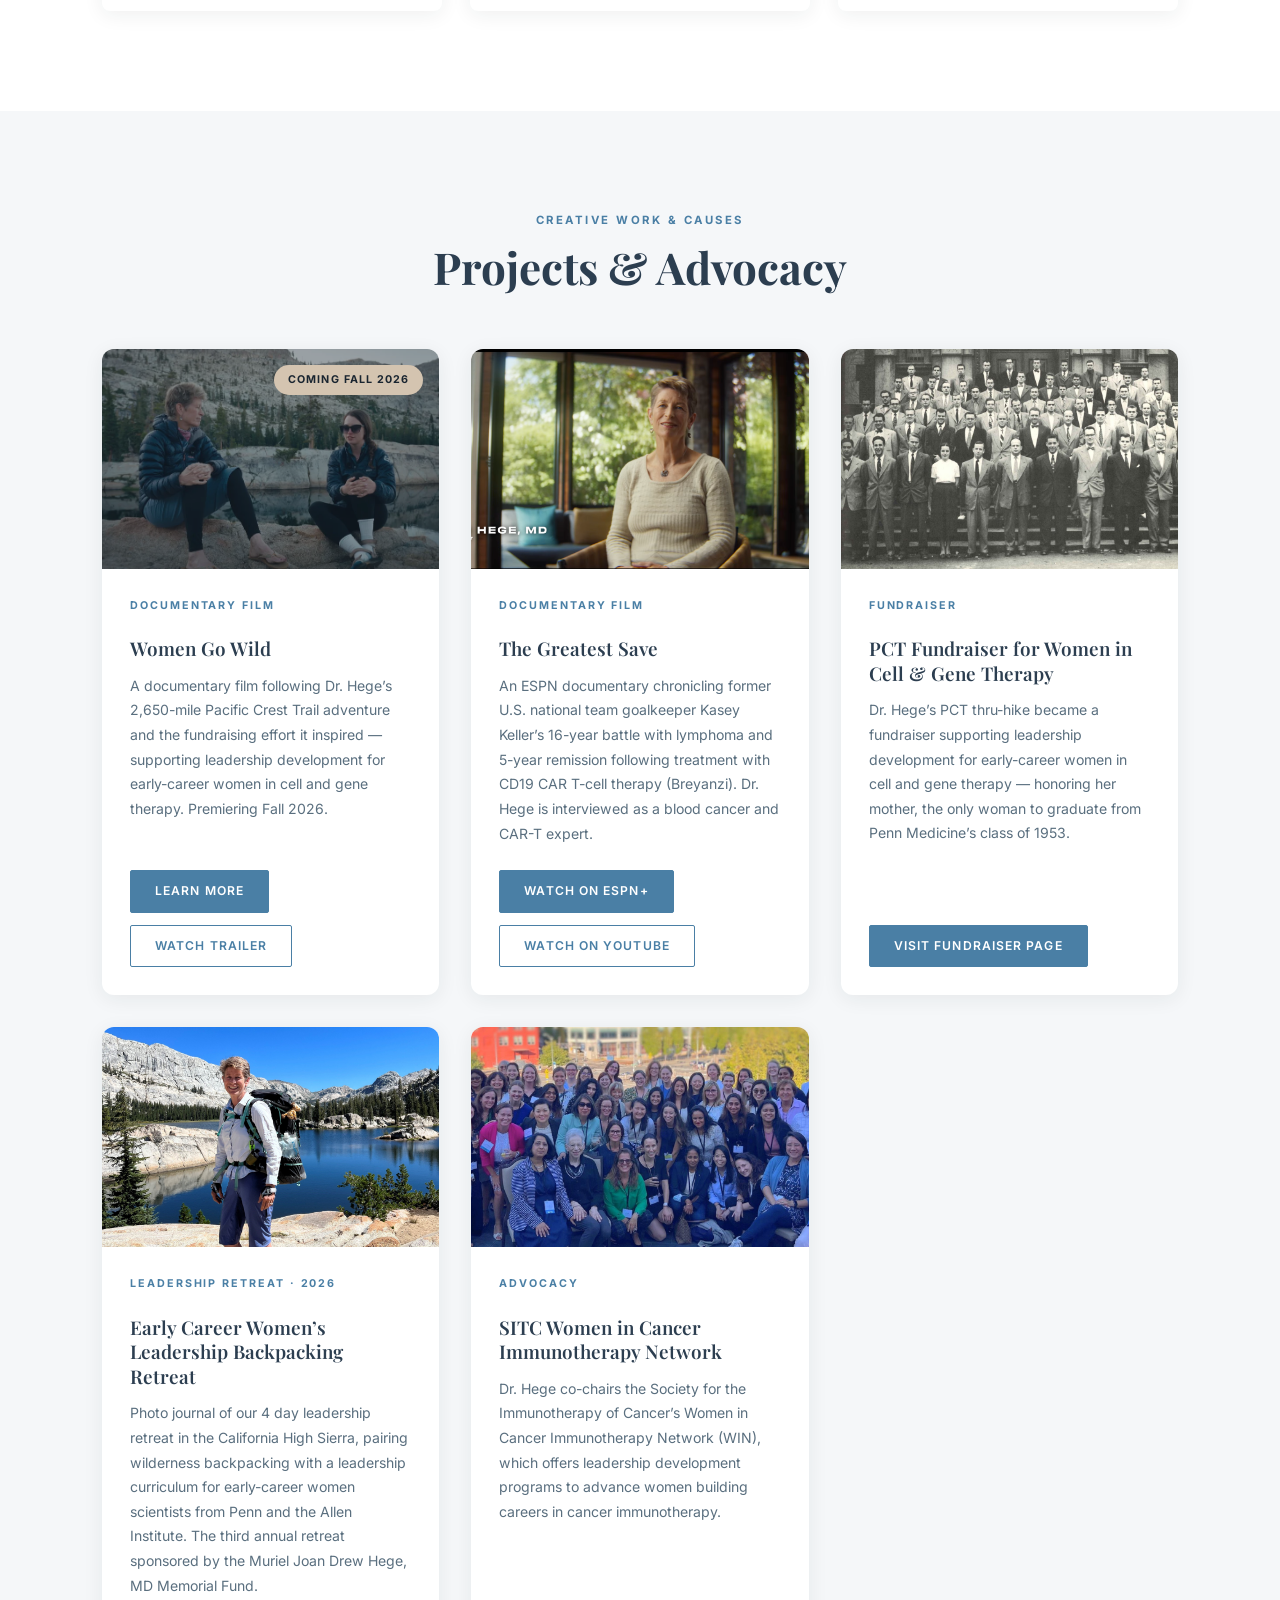
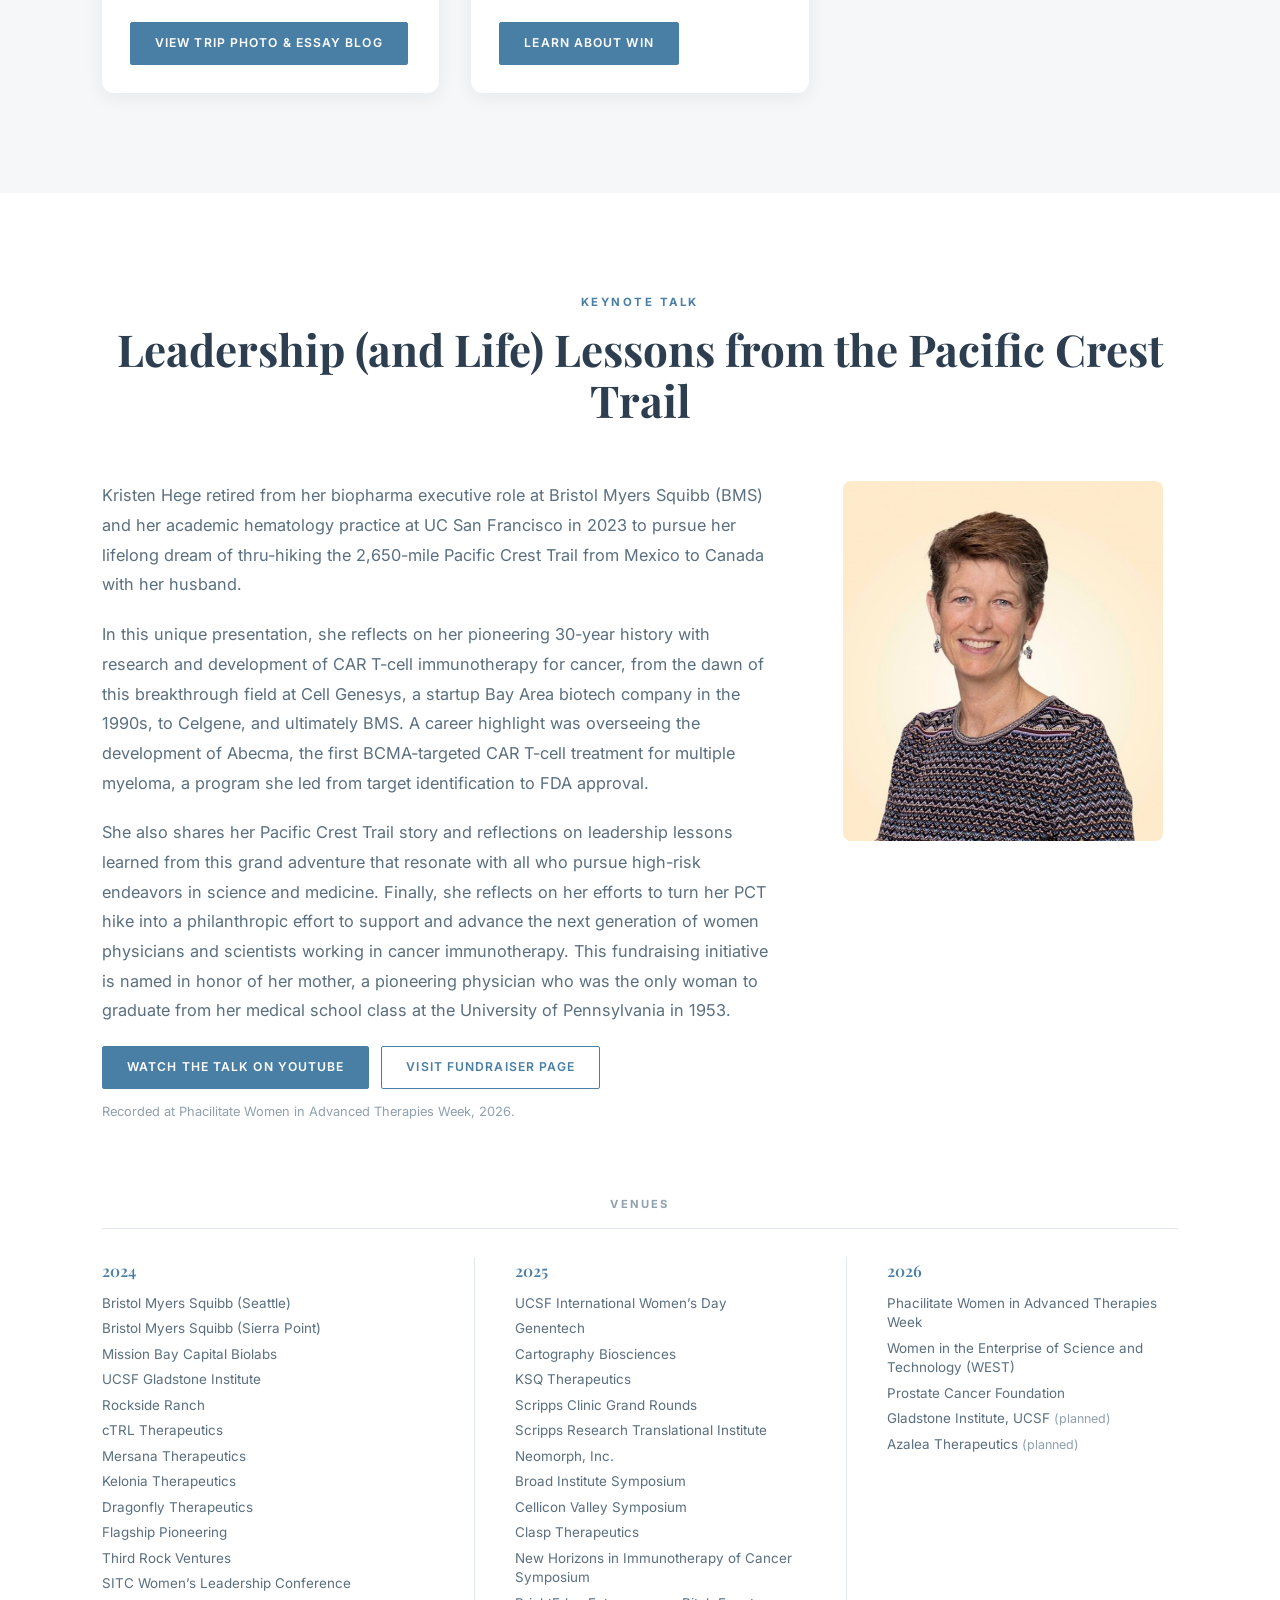
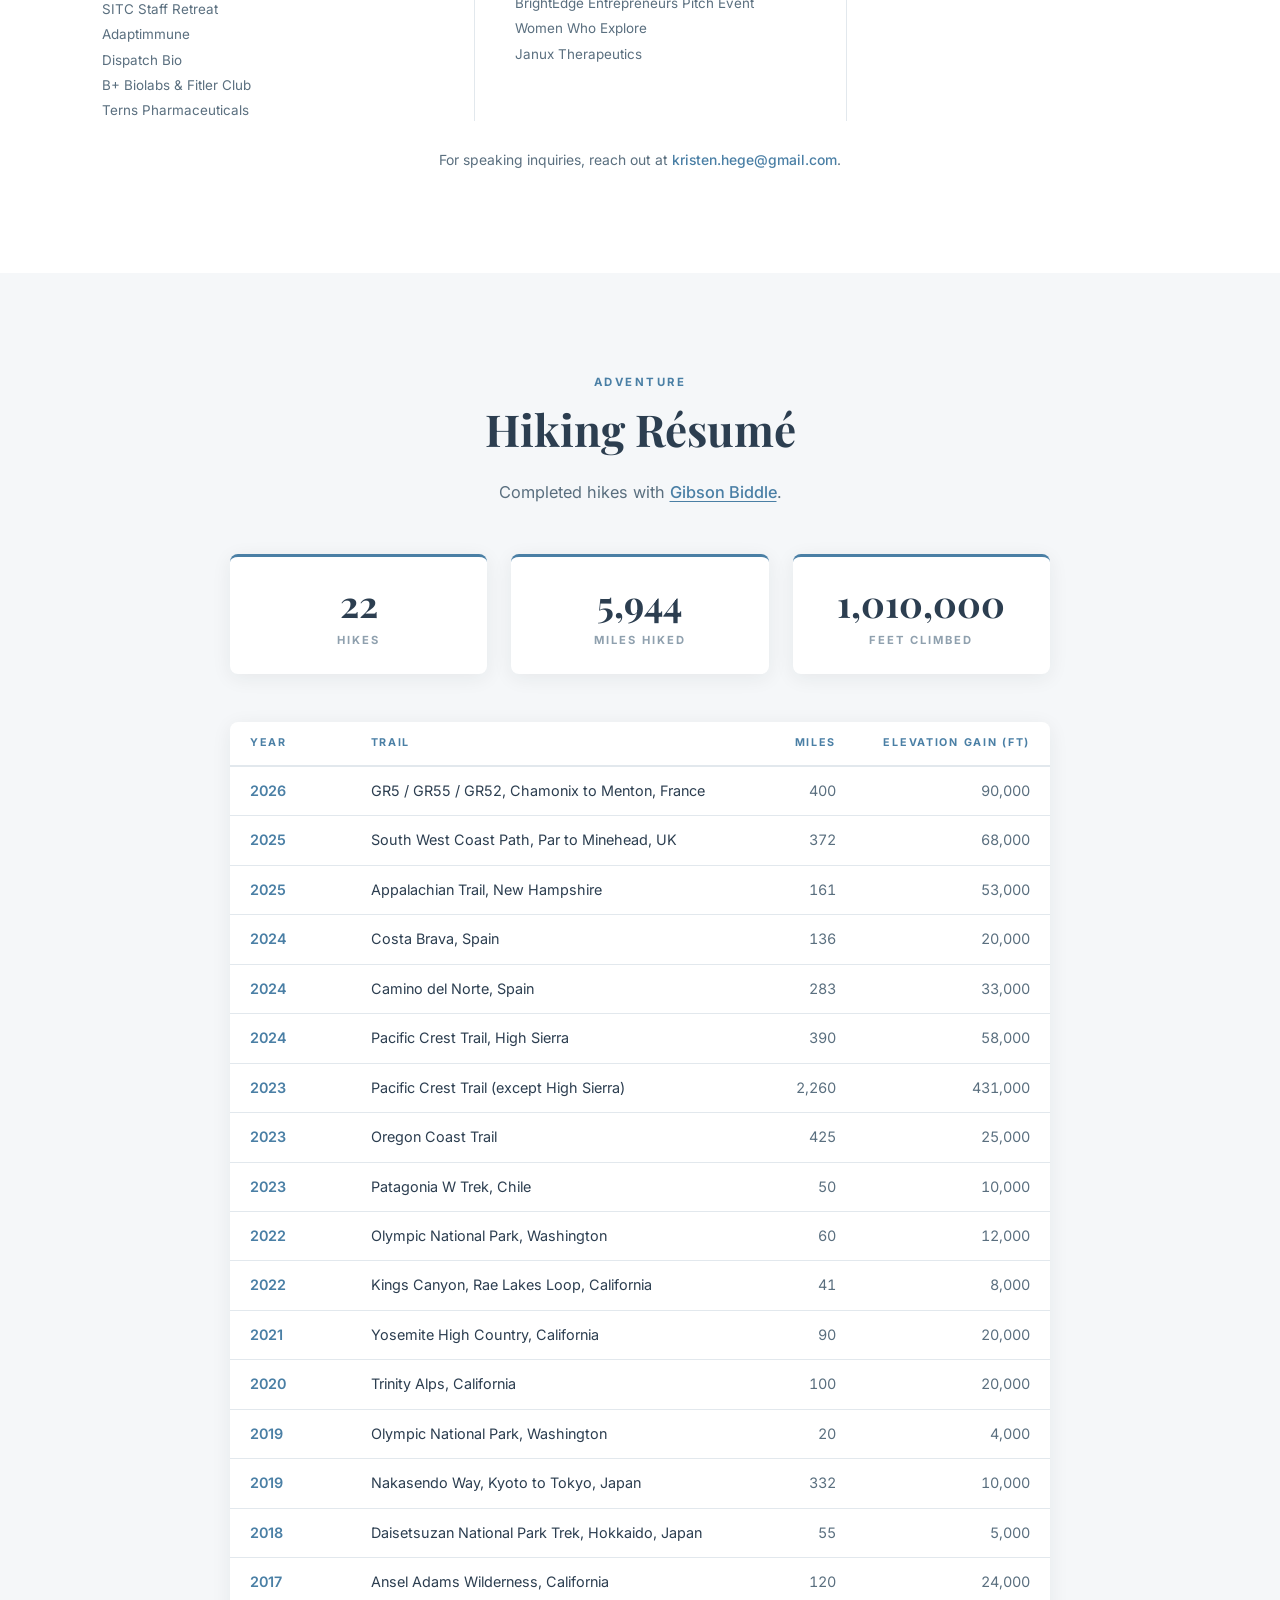
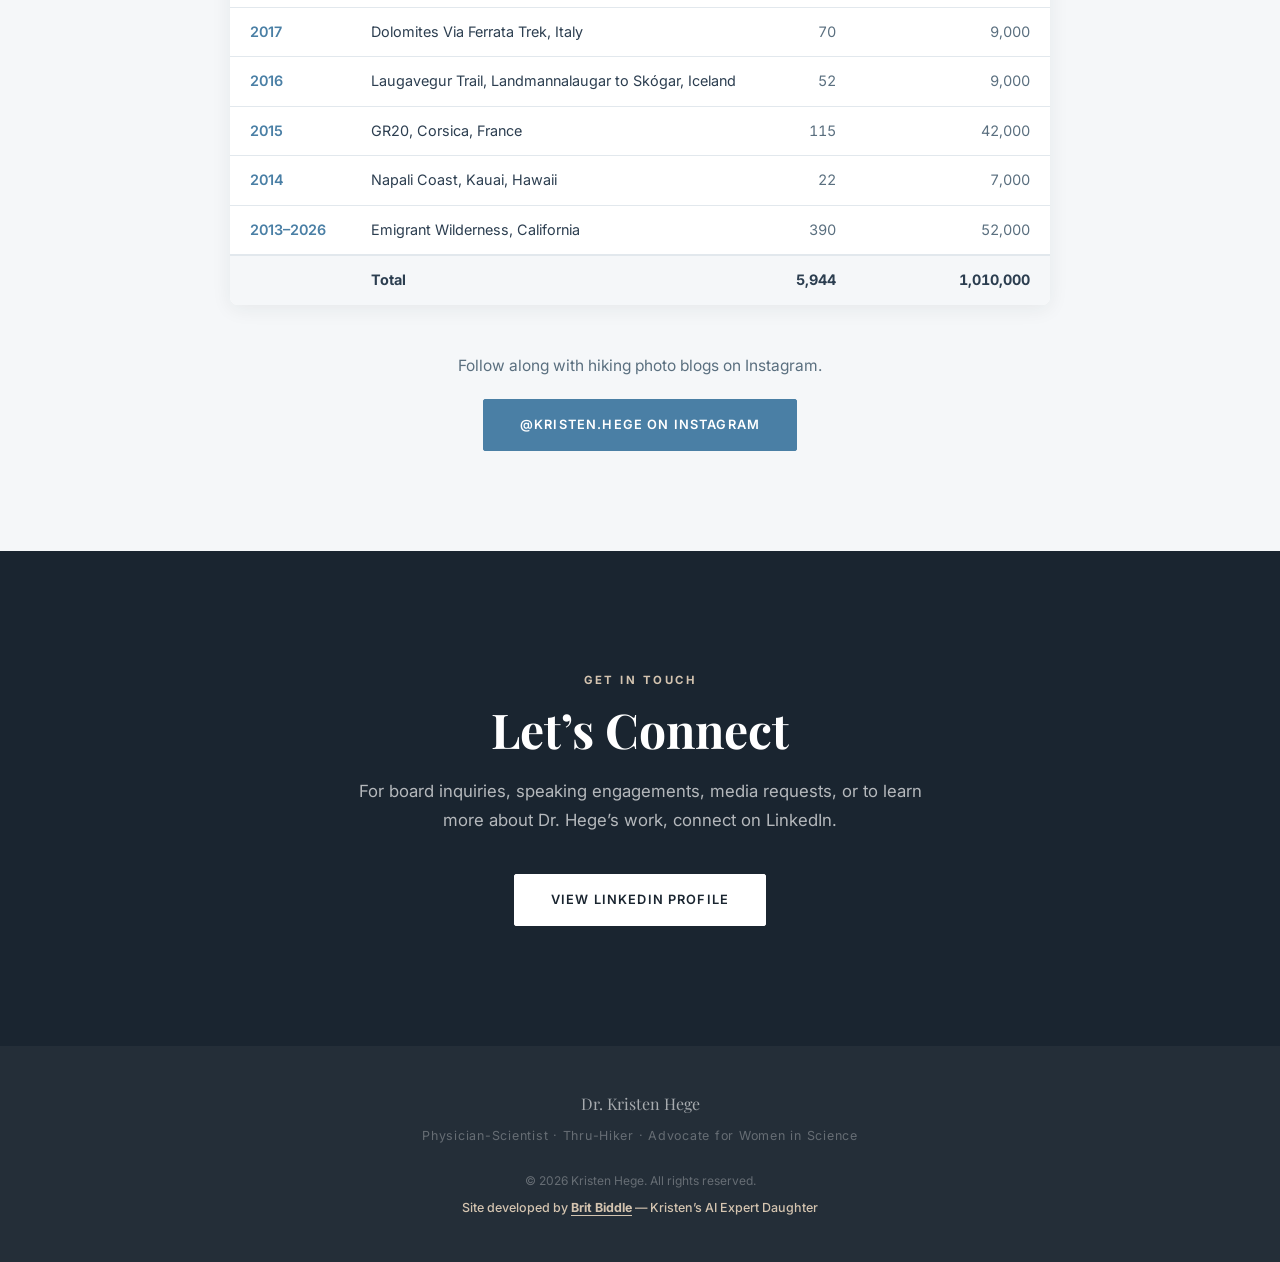
==== commit 4d9b1d96: "Update GR5/GR55/GR52 to 400 miles and 90,000 ft; fit hiking table on small phones Co-Authored-By: Cl" ====
--- a/index.html
+++ b/index.html
@@ -488,11 +488,11 @@
           <span class="hike-stat-label">Hikes</span>
         </div>
         <div class="hike-stat">
-          <span class="hike-stat-value">5,829</span>
+          <span class="hike-stat-value">5,944</span>
           <span class="hike-stat-label">Miles hiked</span>
         </div>
         <div class="hike-stat">
-          <span class="hike-stat-value">985,000</span>
+          <span class="hike-stat-value">1,010,000</span>
           <span class="hike-stat-label">Feet climbed</span>
         </div>
       </div>
@@ -509,7 +509,7 @@
             </tr>
           </thead>
           <tbody>
-            <tr><td>2026</td><td>GR5 / GR55 / GR52, Chamonix to Menton, France</td><td class="num">285</td><td class="num">65,000</td></tr>
+            <tr><td>2026</td><td>GR5 / GR55 / GR52, Chamonix to Menton, France</td><td class="num">400</td><td class="num">90,000</td></tr>
             <tr><td>2025</td><td>South West Coast Path, Par to Minehead, UK</td><td class="num">372</td><td class="num">68,000</td></tr>
             <tr><td>2025</td><td>Appalachian Trail, New Hampshire</td><td class="num">161</td><td class="num">53,000</td></tr>
             <tr><td>2024</td><td>Costa Brava, Spain</td><td class="num">136</td><td class="num">20,000</td></tr>
@@ -533,7 +533,7 @@
             <tr><td>2013&ndash;2026</td><td>Emigrant Wilderness, California</td><td class="num">390</td><td class="num">52,000</td></tr>
           </tbody>
           <tfoot>
-            <tr><td></td><td>Total</td><td class="num">5,829</td><td class="num">985,000</td></tr>
+            <tr><td></td><td>Total</td><td class="num">5,944</td><td class="num">1,010,000</td></tr>
           </tfoot>
         </table>
       </div>
--- a/style.css
+++ b/style.css
@@ -855,8 +855,9 @@
   .section-title { margin-bottom: 36px; }
 
   .adventure-intro { margin: -16px auto 32px; }
-  .hike-stats { gap: 10px; margin-bottom: 32px; }
-  .hike-stat { padding: 18px 8px; }
+  .hike-stats { grid-template-columns: repeat(3, minmax(0, 1fr)); gap: 10px; margin-bottom: 32px; }
+  .hike-stat { padding: 18px 6px; }
+  .hike-stat-value { font-size: 1.15rem; }
   .hike-stat-label { font-size: 0.6rem; letter-spacing: 0.12em; }
   .hike-table { font-size: 0.8rem; }
   .hike-table th,
@@ -866,4 +867,5 @@
   .hike-table th:last-child,
   .hike-table td:last-child { padding-right: 14px; }
   .hike-table thead th { font-size: 0.58rem; letter-spacing: 0.1em; }
-}
+  .hike-table thead th.num { white-space: normal; }
+}
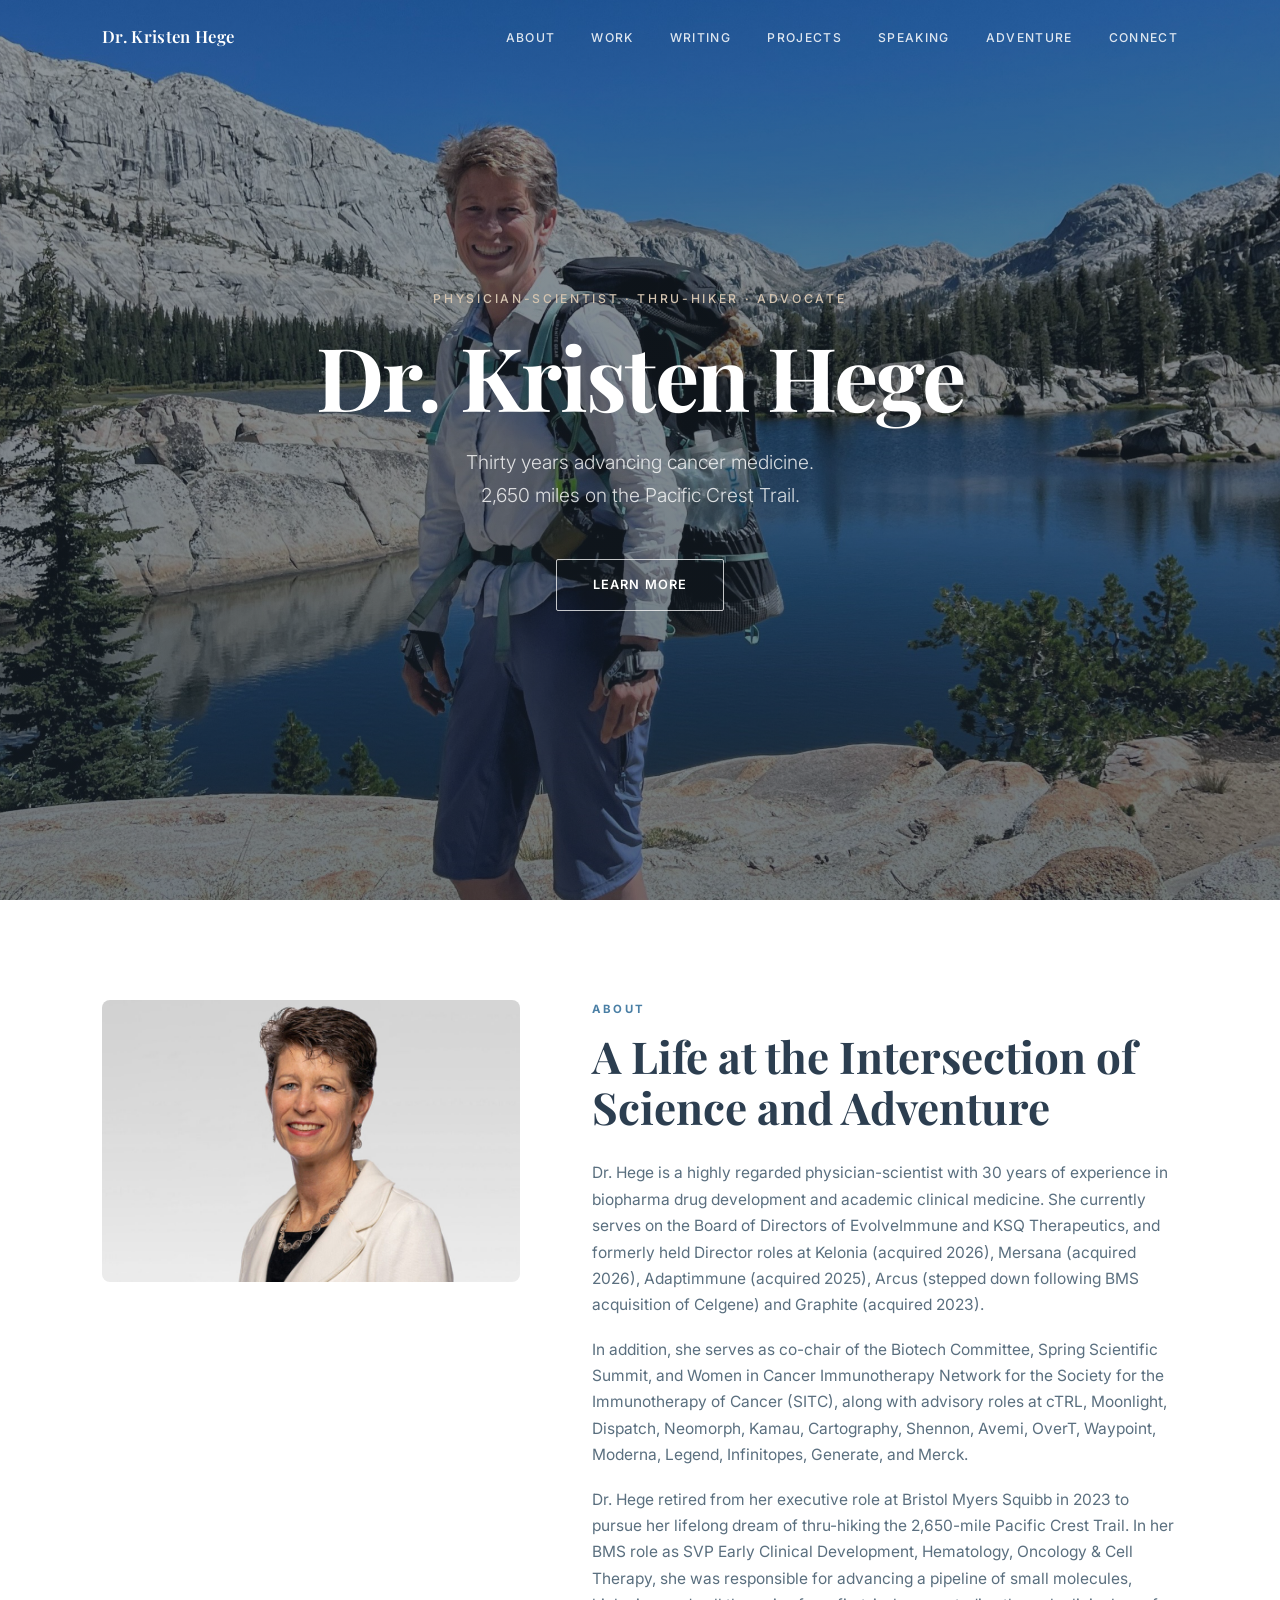
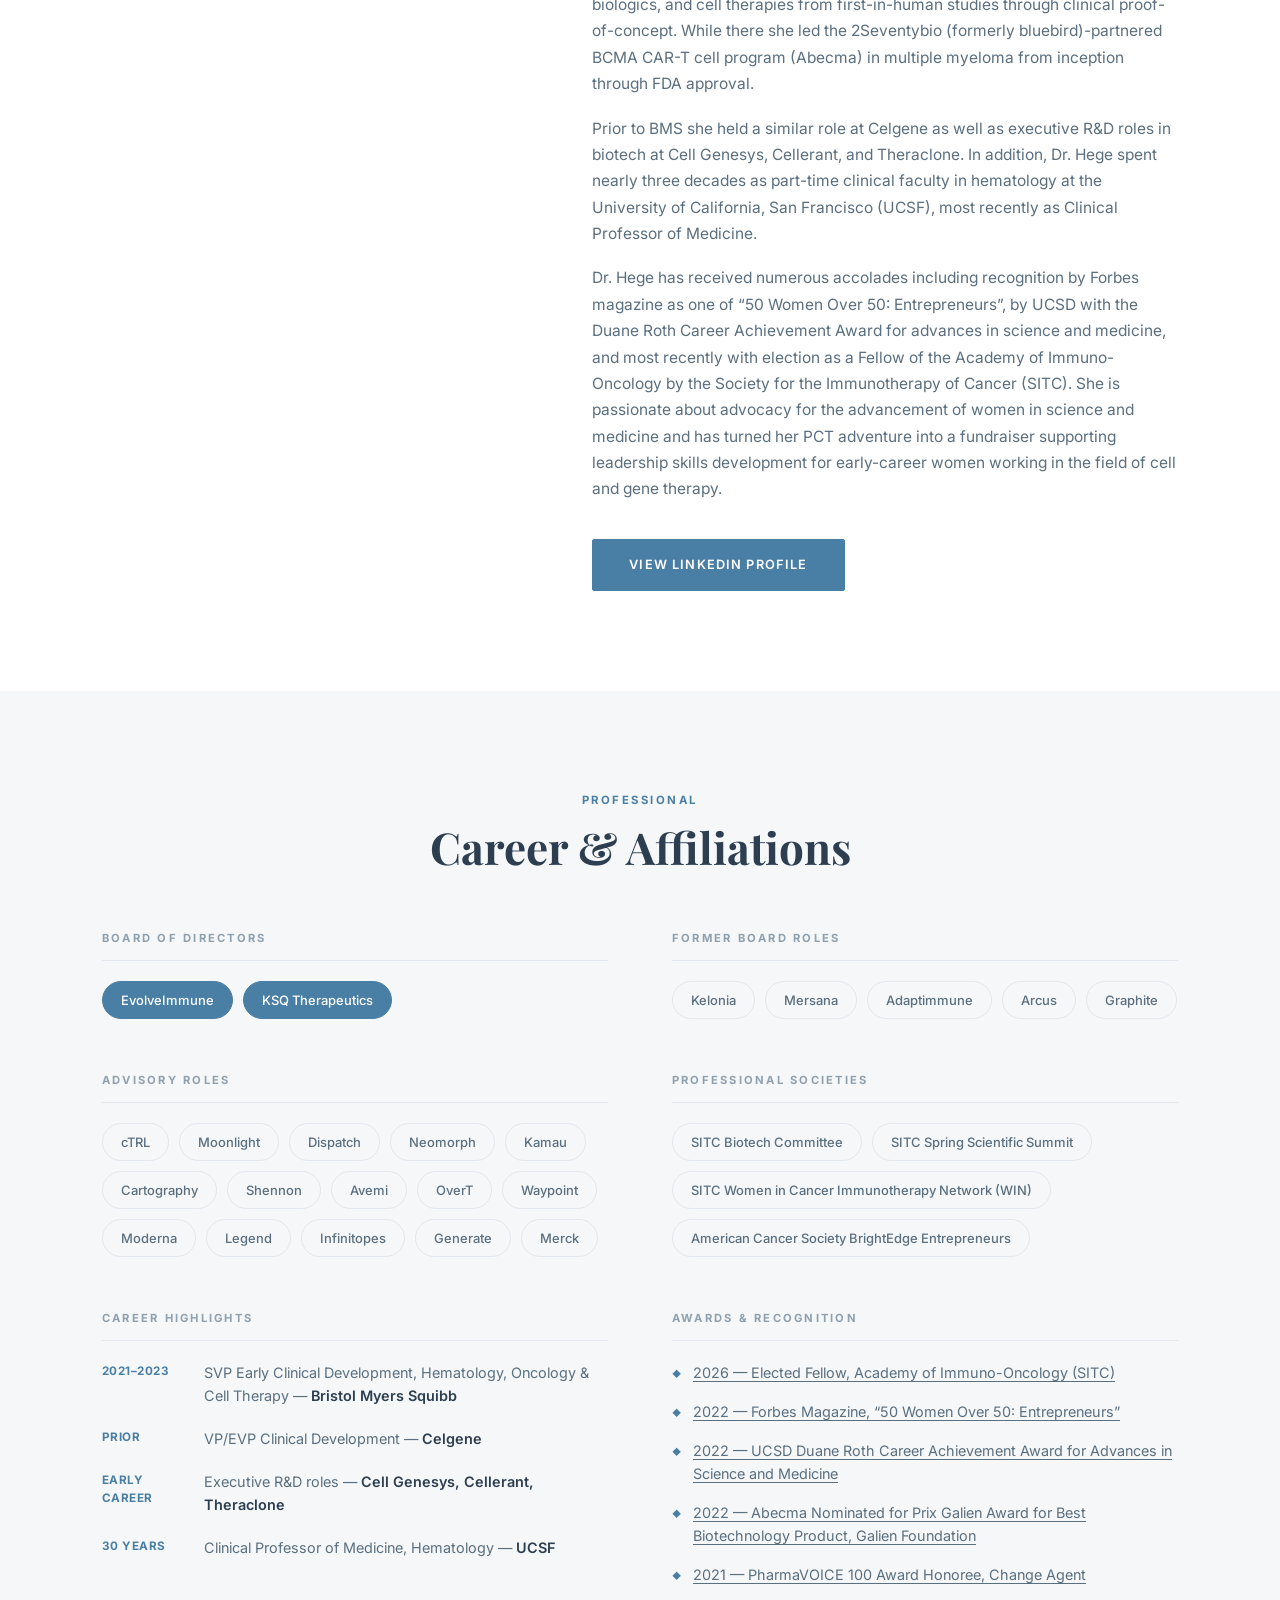
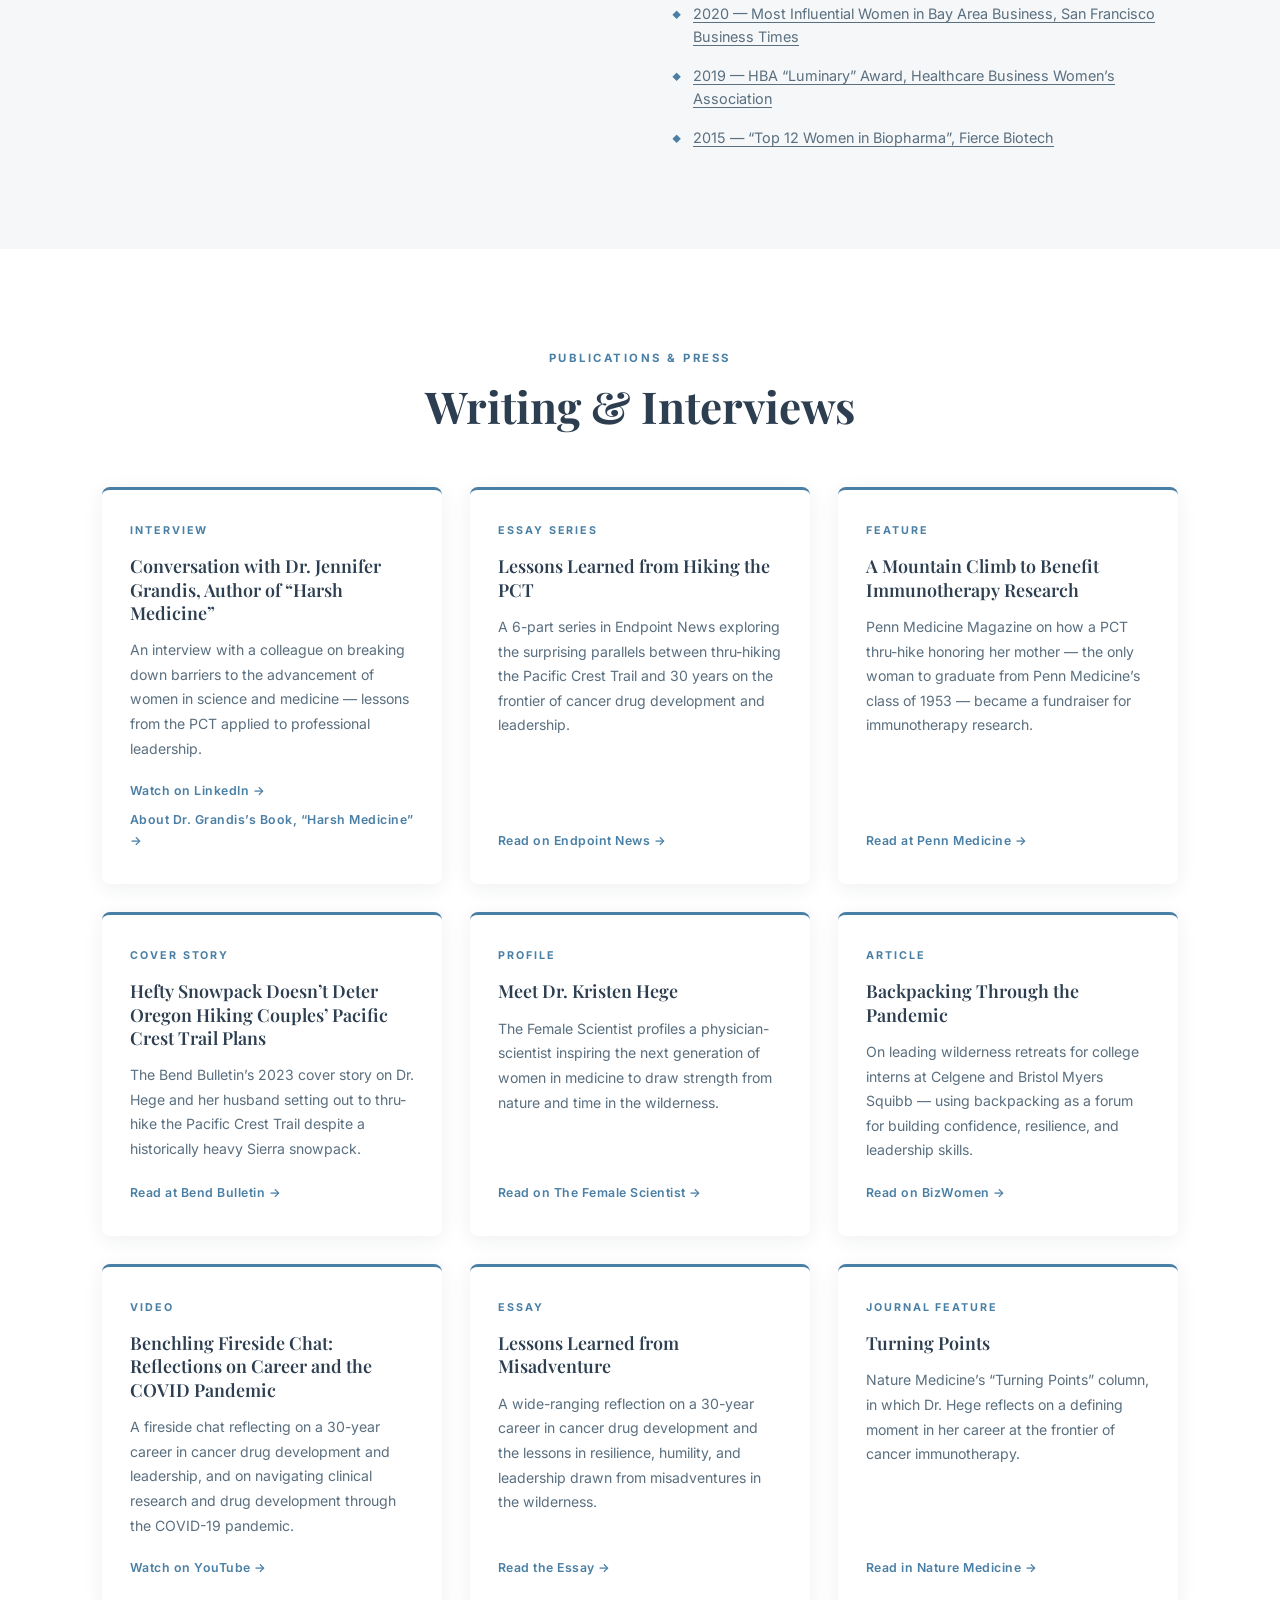
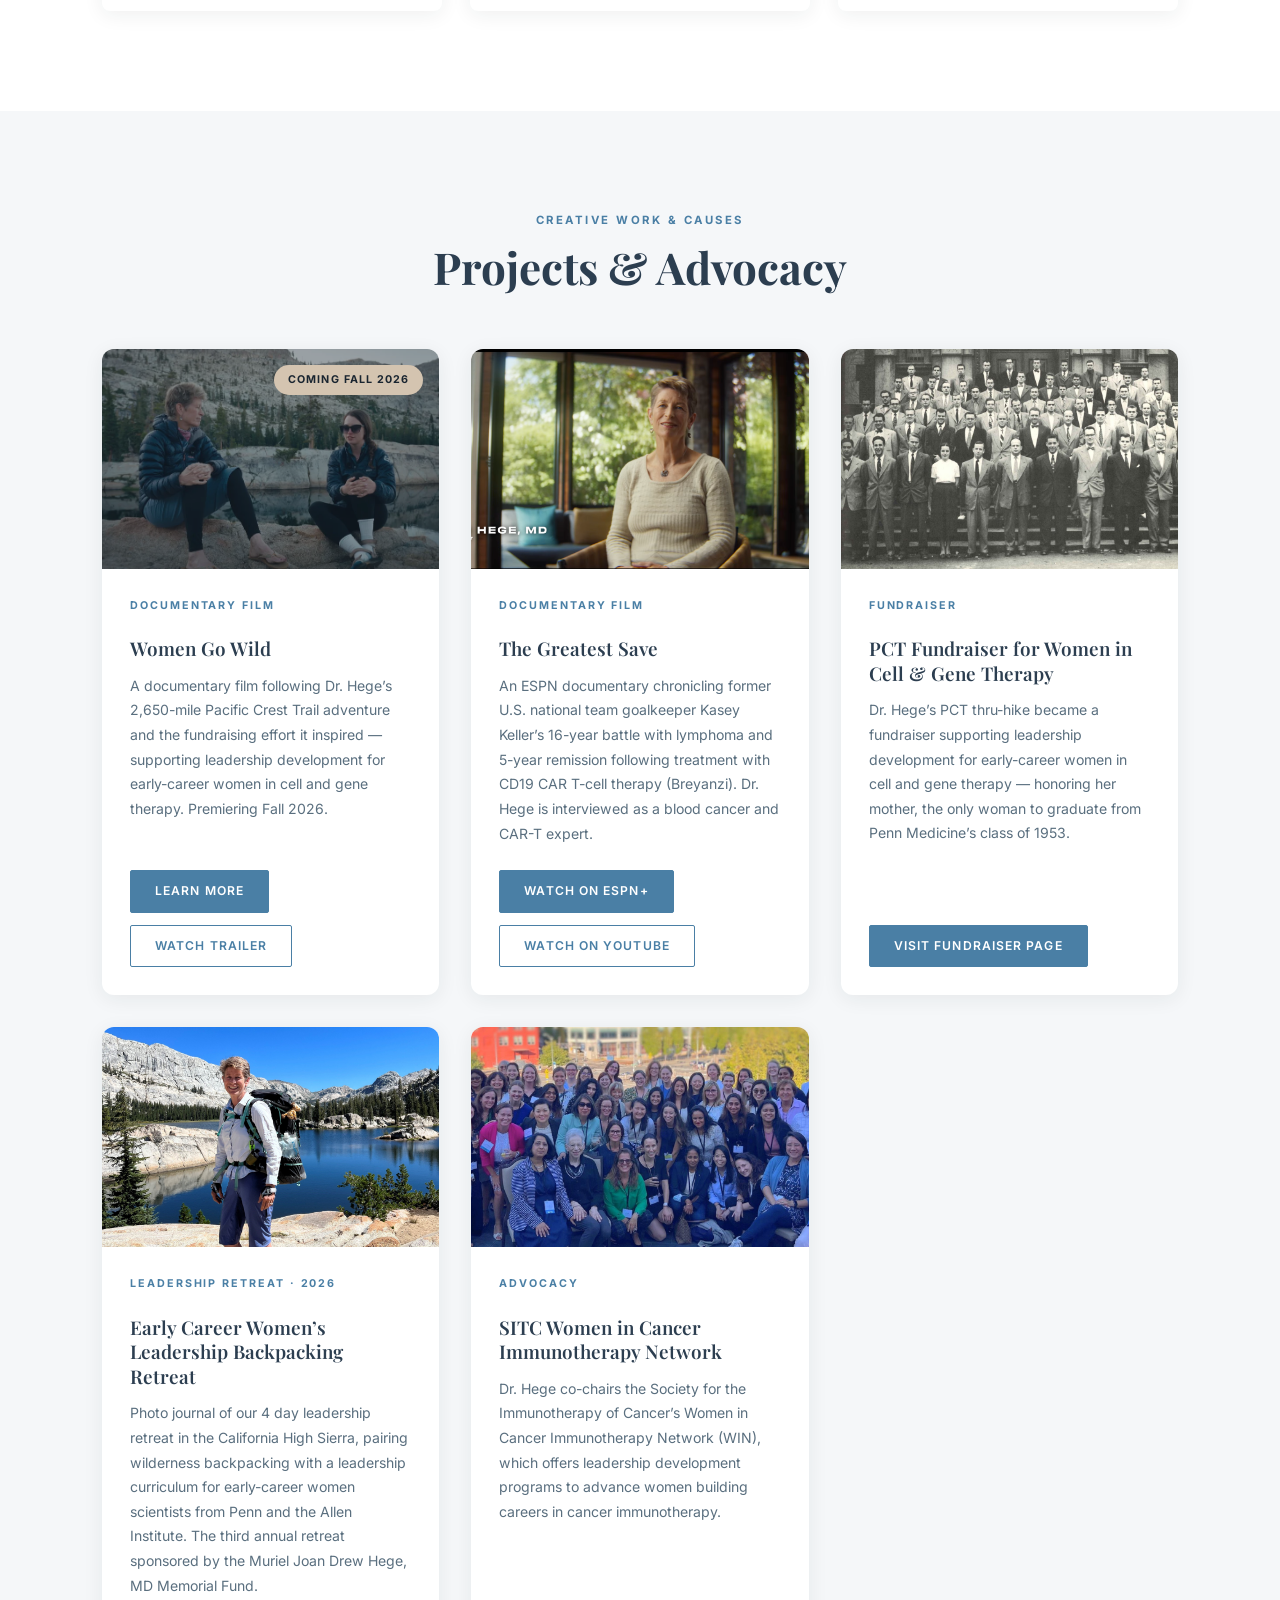
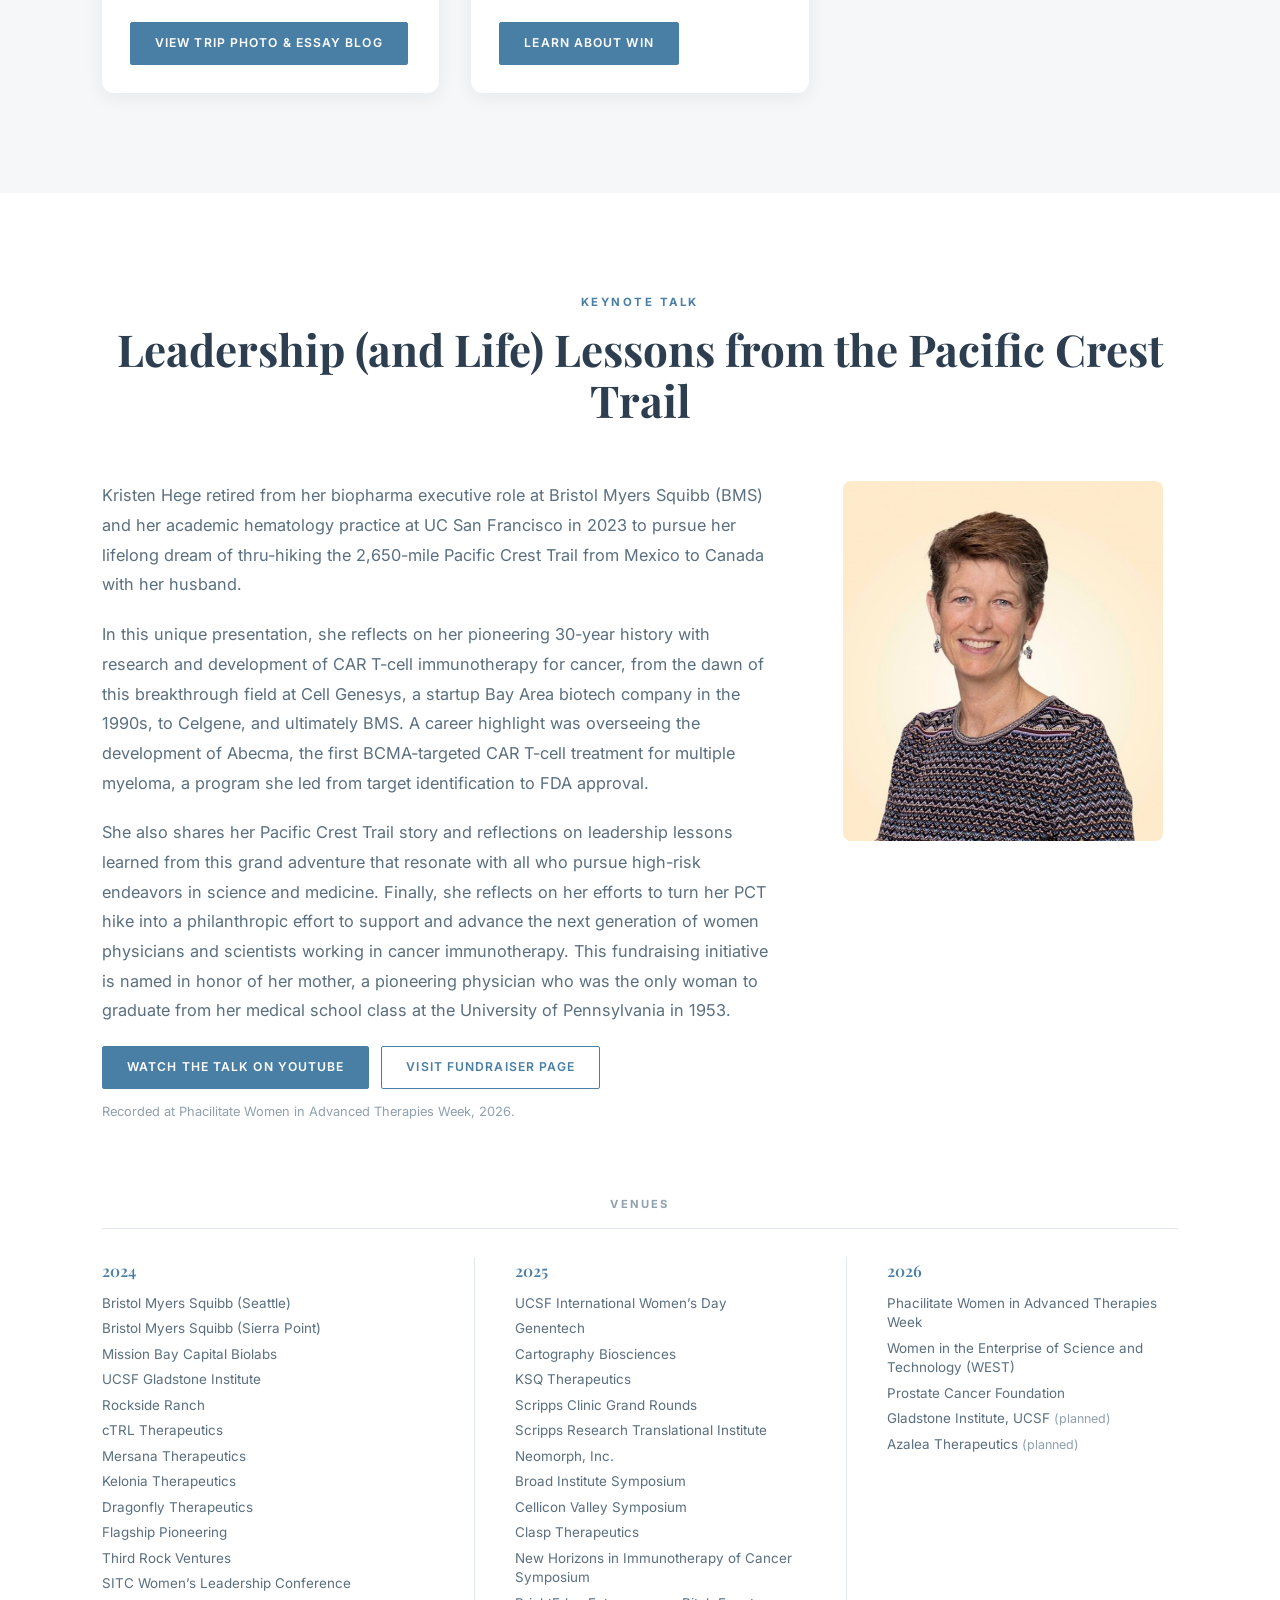
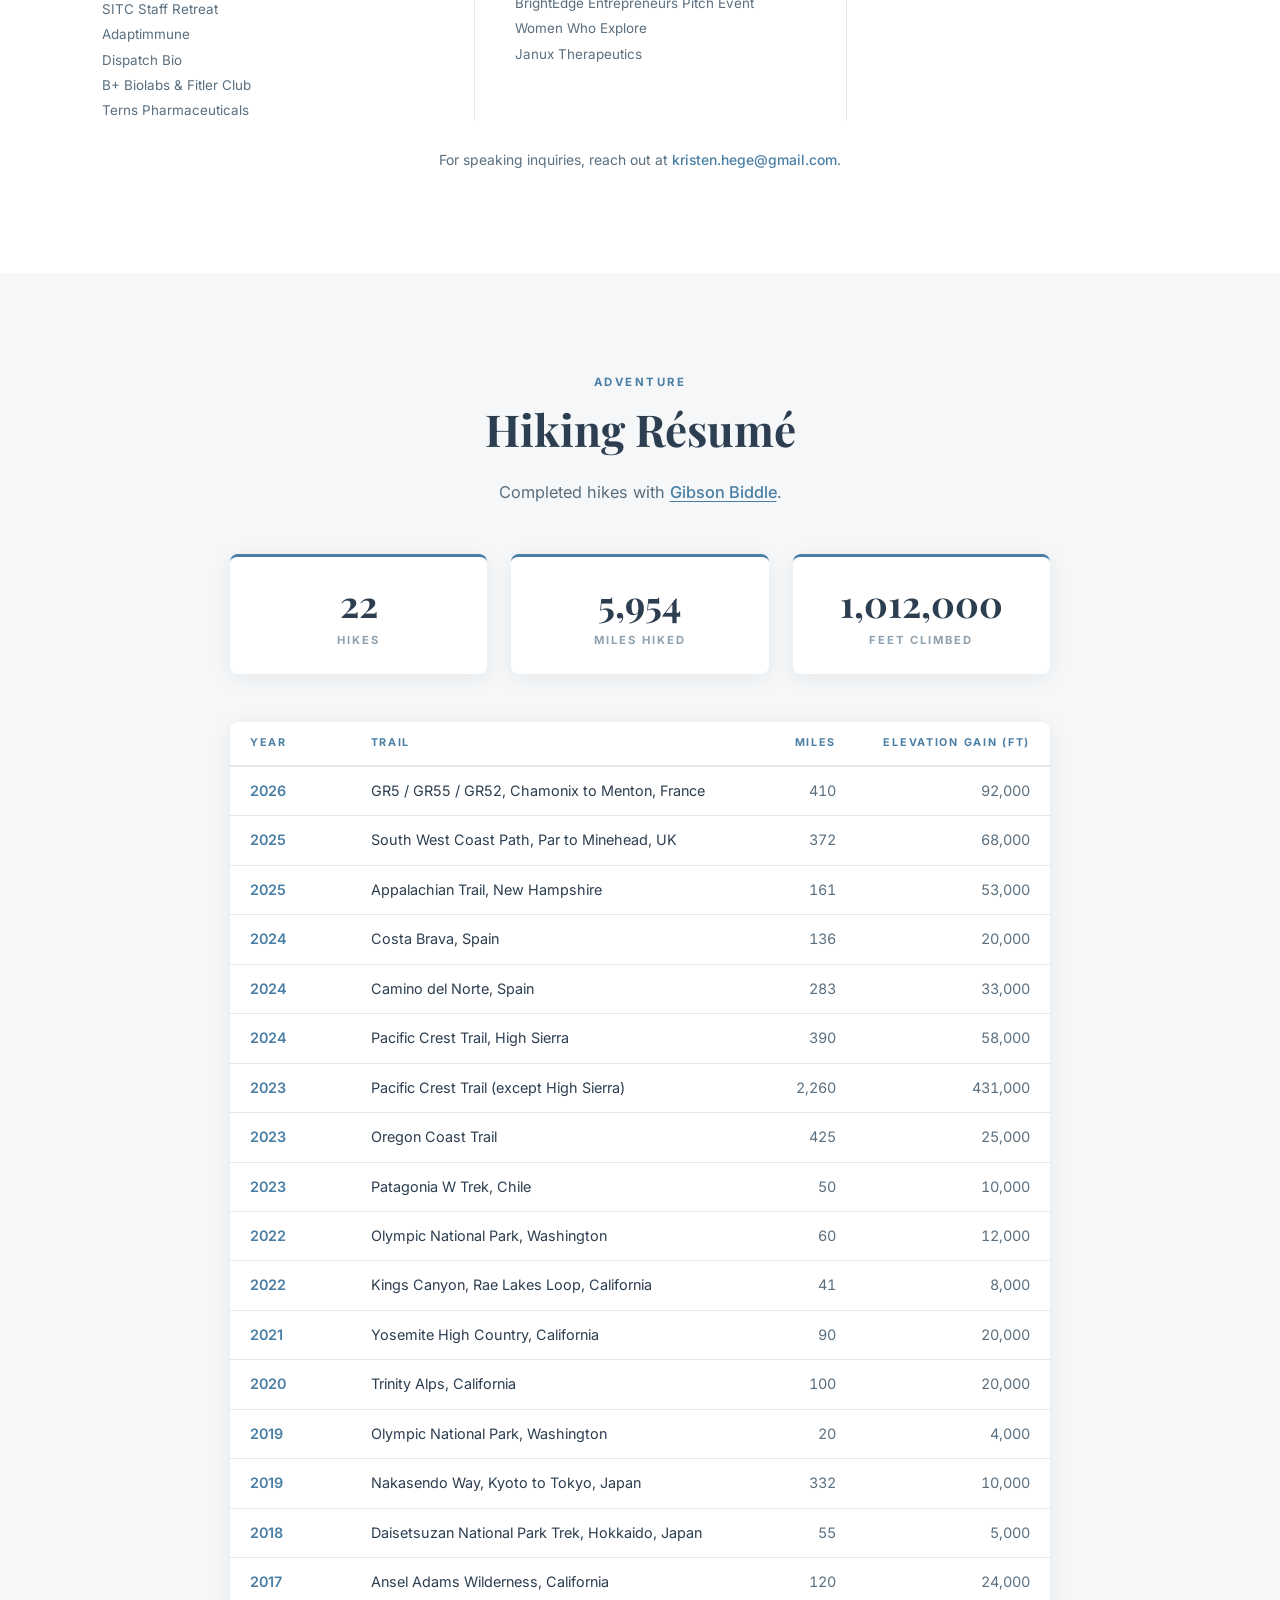
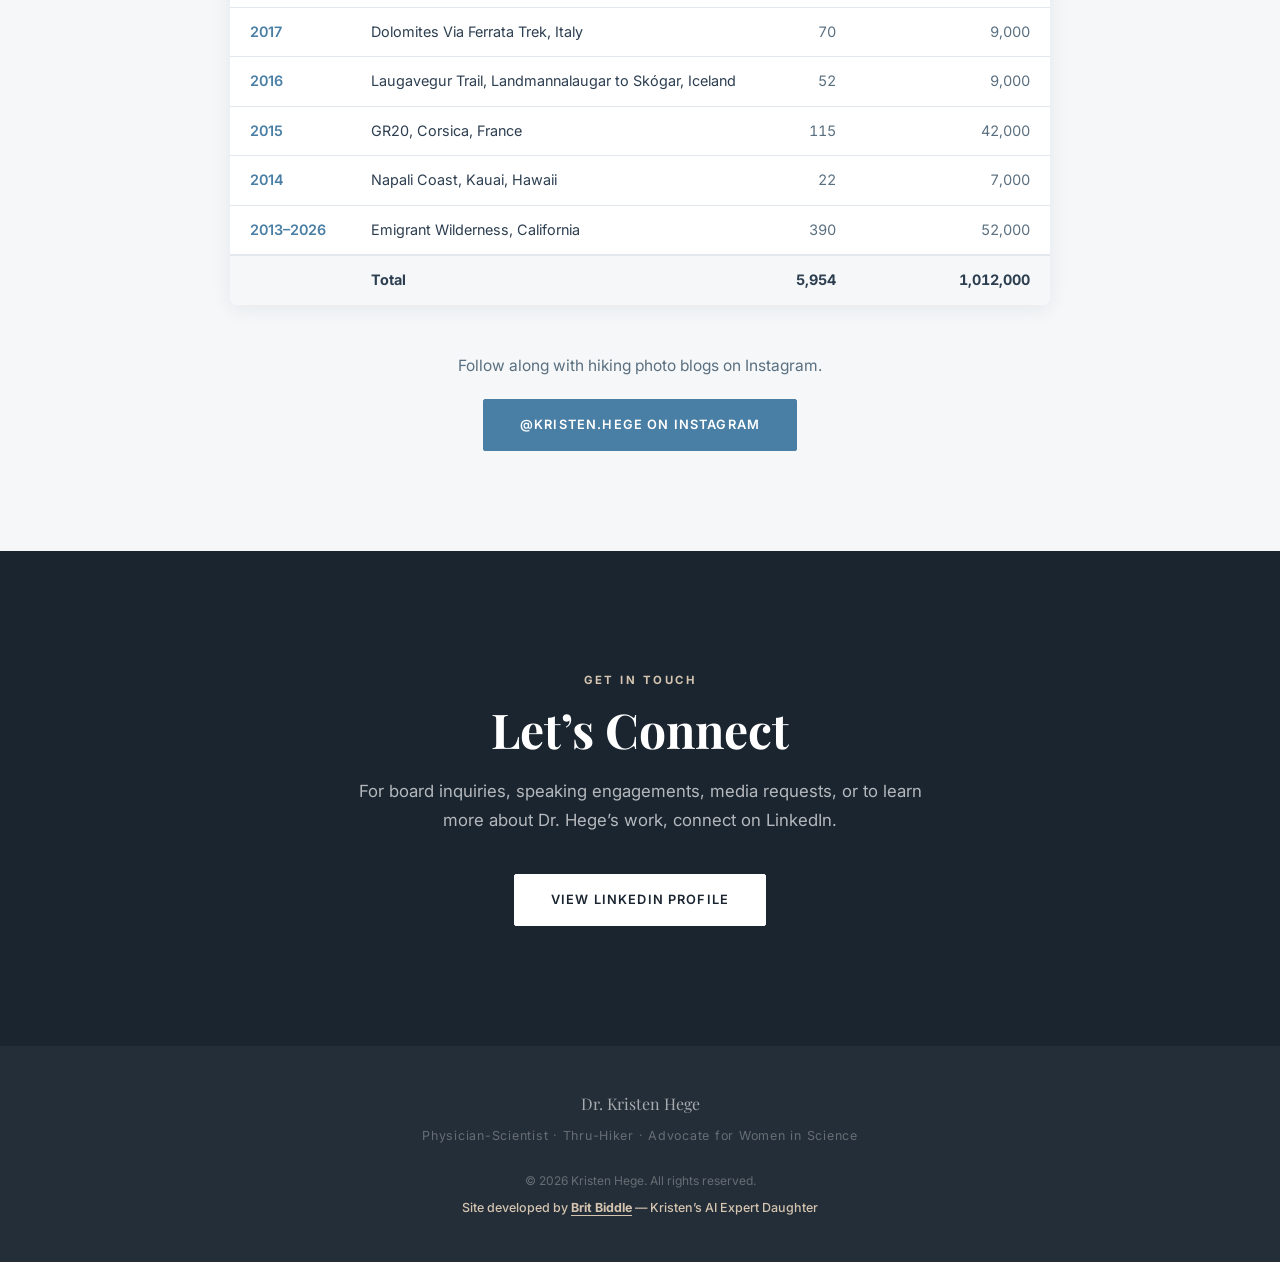
==== commit bfdabb22: "Update GR5/GR55/GR52 to 410 miles and 92,000 ft Co-Authored-By: Claude Opus 5.5 <noreply@anthropic.c" ====
--- a/index.html
+++ b/index.html
@@ -488,11 +488,11 @@
           <span class="hike-stat-label">Hikes</span>
         </div>
         <div class="hike-stat">
-          <span class="hike-stat-value">5,944</span>
+          <span class="hike-stat-value">5,954</span>
           <span class="hike-stat-label">Miles hiked</span>
         </div>
         <div class="hike-stat">
-          <span class="hike-stat-value">1,010,000</span>
+          <span class="hike-stat-value">1,012,000</span>
           <span class="hike-stat-label">Feet climbed</span>
         </div>
       </div>
@@ -509,7 +509,7 @@
             </tr>
           </thead>
           <tbody>
-            <tr><td>2026</td><td>GR5 / GR55 / GR52, Chamonix to Menton, France</td><td class="num">400</td><td class="num">90,000</td></tr>
+            <tr><td>2026</td><td>GR5 / GR55 / GR52, Chamonix to Menton, France</td><td class="num">410</td><td class="num">92,000</td></tr>
             <tr><td>2025</td><td>South West Coast Path, Par to Minehead, UK</td><td class="num">372</td><td class="num">68,000</td></tr>
             <tr><td>2025</td><td>Appalachian Trail, New Hampshire</td><td class="num">161</td><td class="num">53,000</td></tr>
             <tr><td>2024</td><td>Costa Brava, Spain</td><td class="num">136</td><td class="num">20,000</td></tr>
@@ -533,7 +533,7 @@
             <tr><td>2013&ndash;2026</td><td>Emigrant Wilderness, California</td><td class="num">390</td><td class="num">52,000</td></tr>
           </tbody>
           <tfoot>
-            <tr><td></td><td>Total</td><td class="num">5,944</td><td class="num">1,010,000</td></tr>
+            <tr><td></td><td>Total</td><td class="num">5,954</td><td class="num">1,012,000</td></tr>
           </tfoot>
         </table>
       </div>
